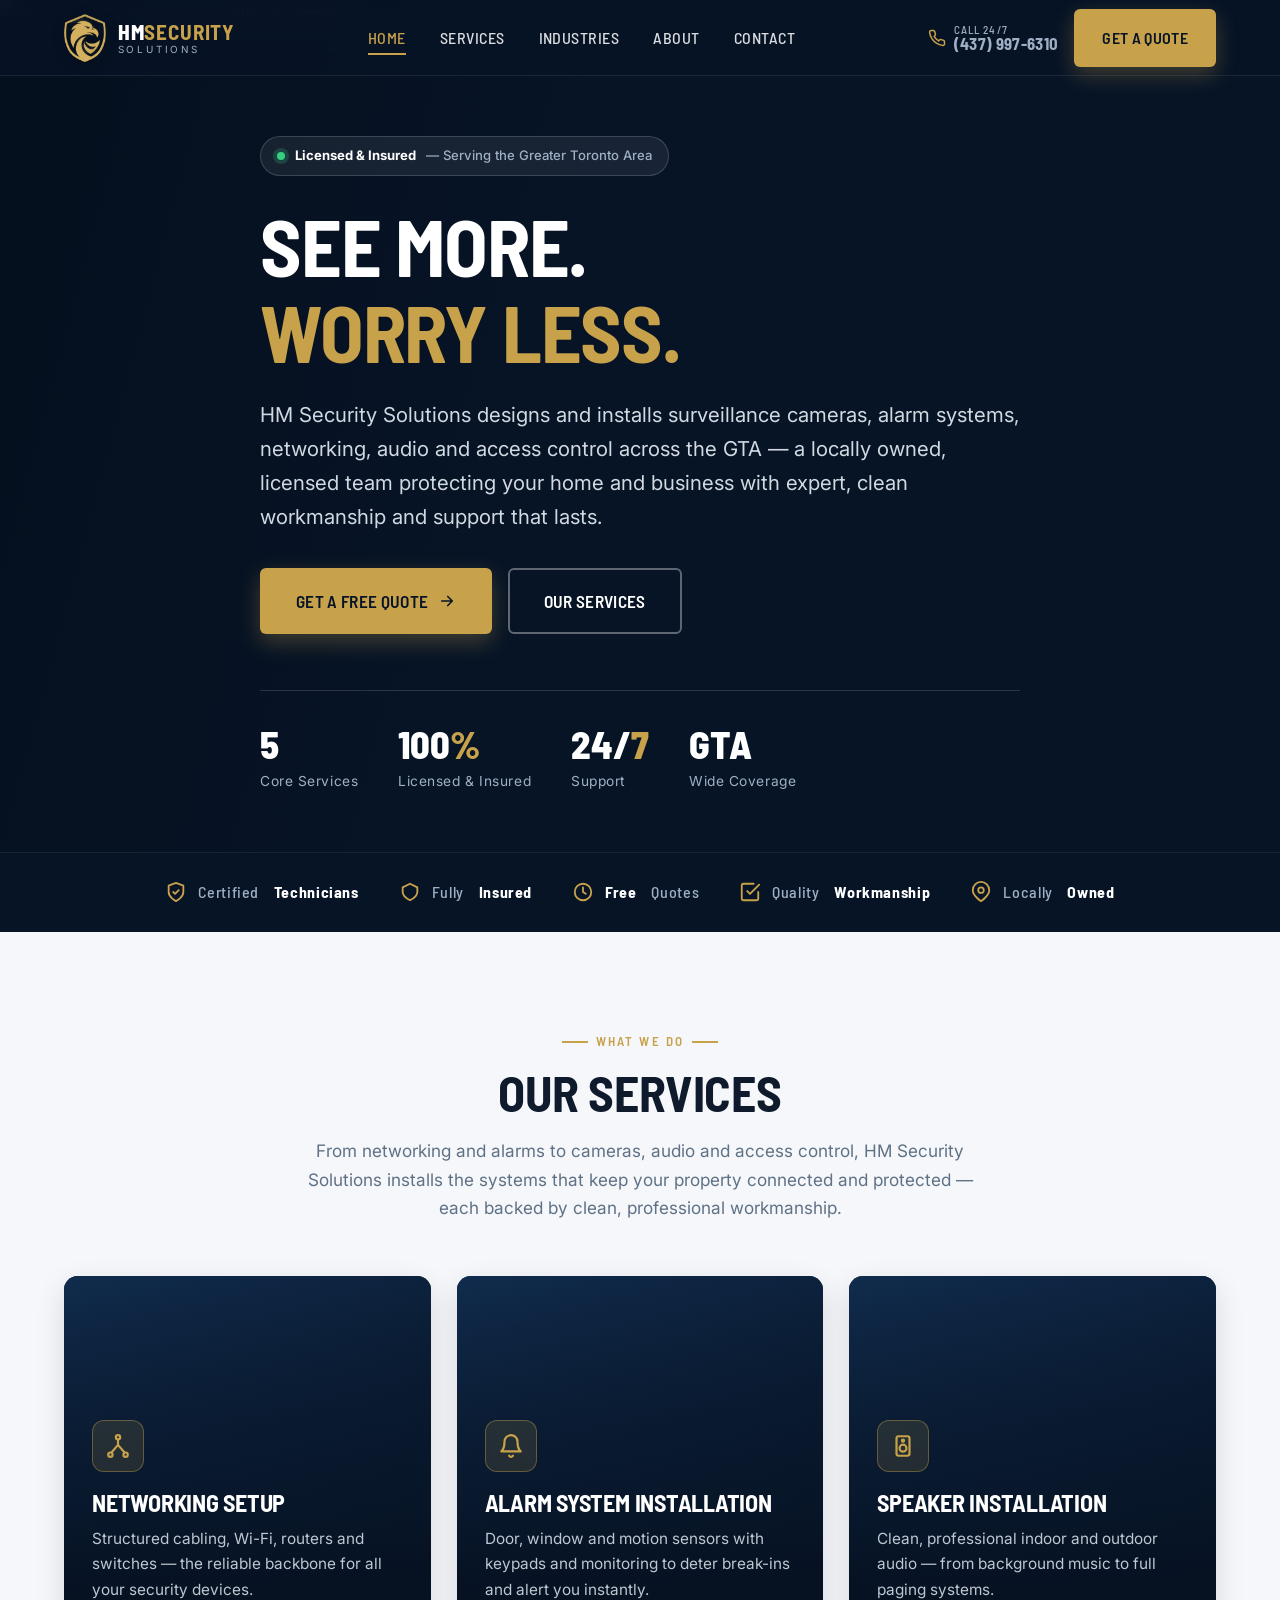
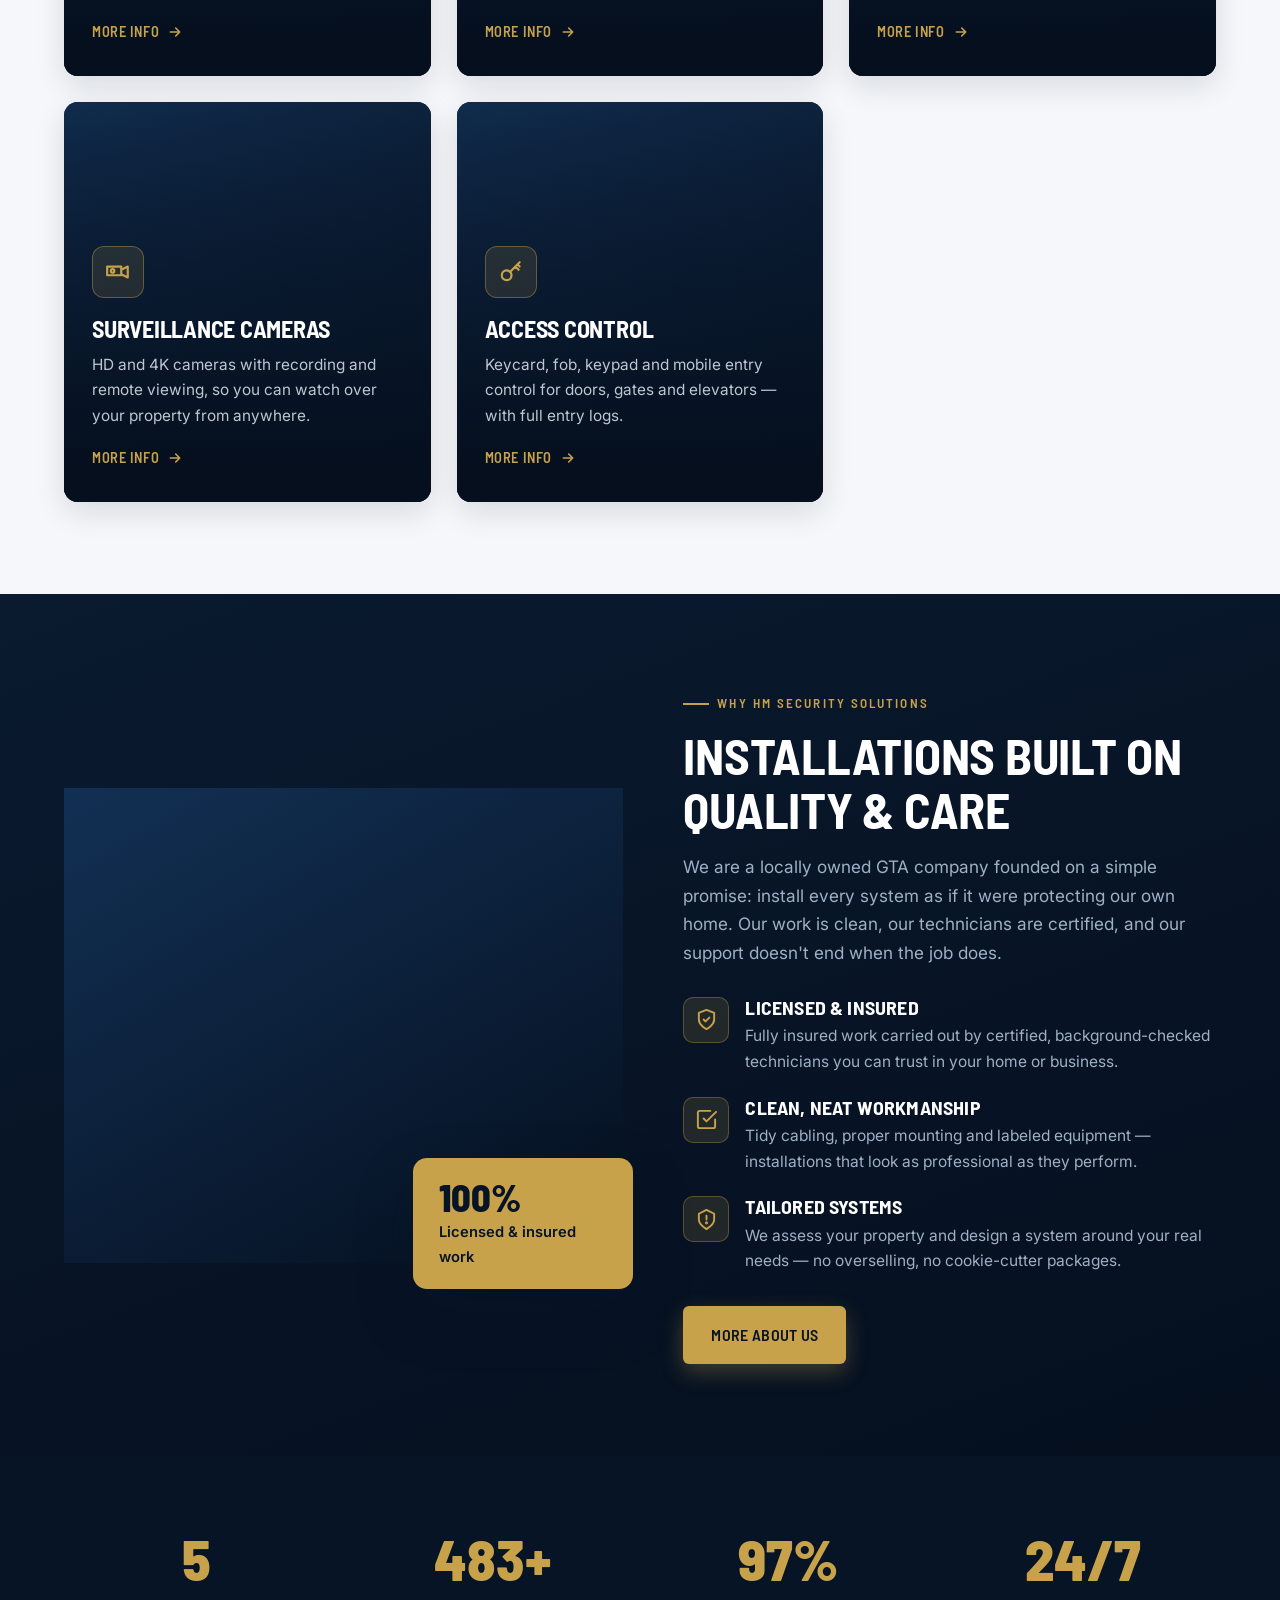
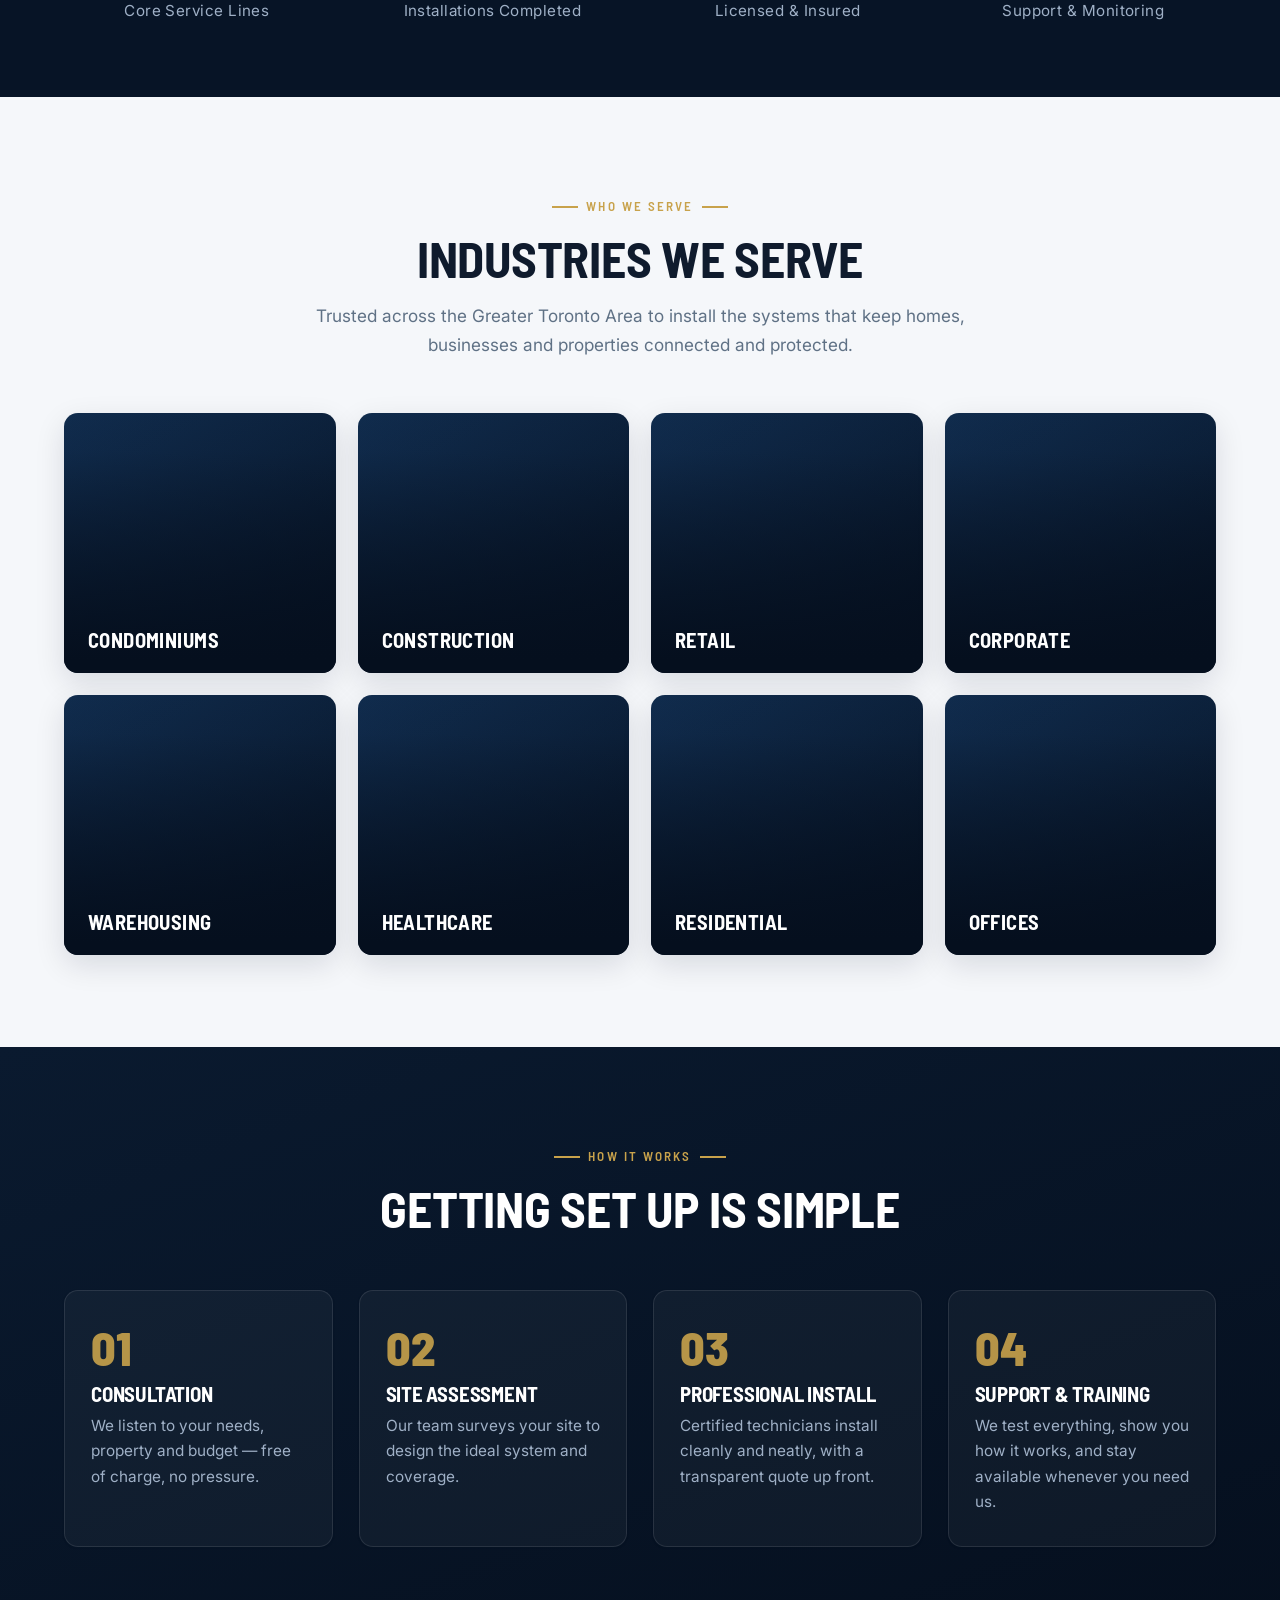
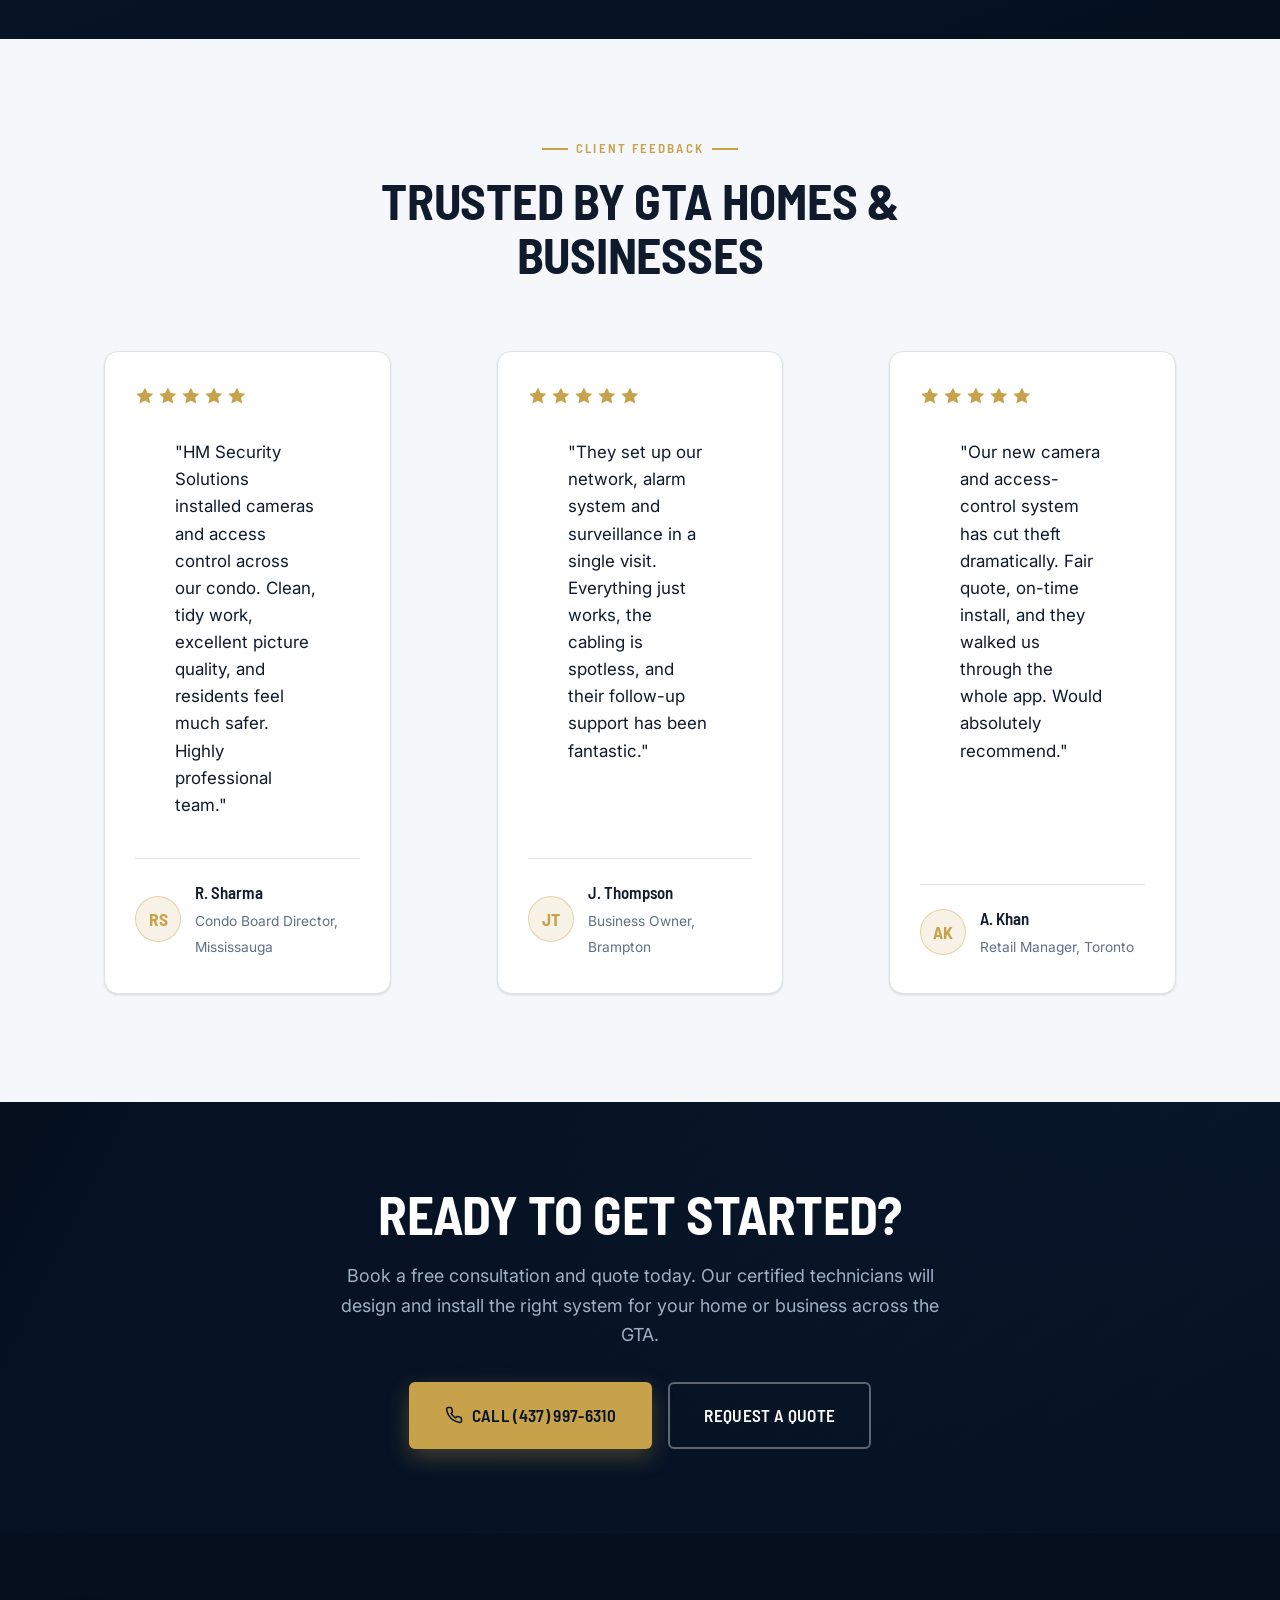
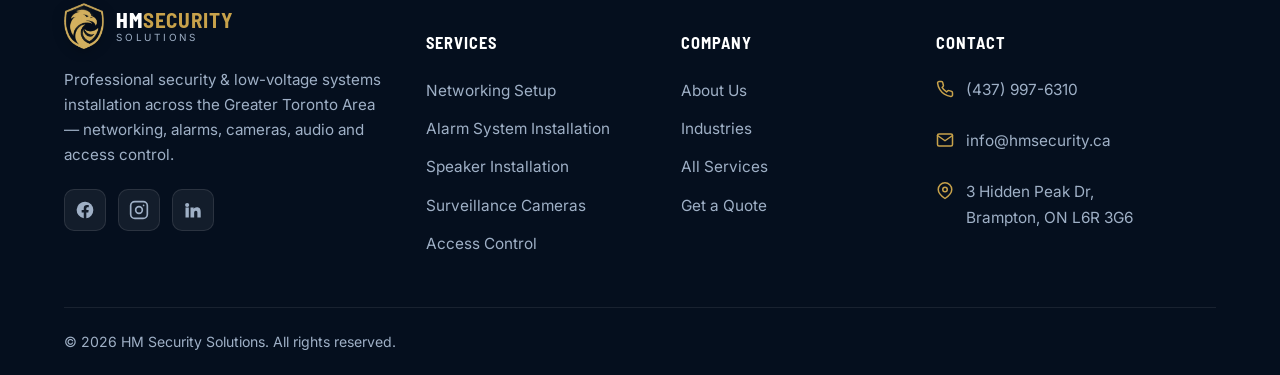
==== index.html @ 512d0331 "Catchier hero, trim services intro, add colour-theme sampler - Hero headline -> 'See More. Worry Les" ====
<!DOCTYPE html>
<html lang="en">
<head>
  <meta charset="UTF-8" />
  <meta name="viewport" content="width=device-width, initial-scale=1" />
  <title>HM Security Solutions | Security Systems Installation in the GTA</title>
  <meta name="description" content="HM Security Solutions installs networking, alarm systems, speakers, surveillance cameras and access control across the Greater Toronto Area. Licensed, insured, professional. Call (437) 997-6310." />
  <meta name="keywords" content="security systems GTA, CCTV installation Toronto, surveillance cameras, alarm system installation, access control, networking setup, speaker installation, low voltage installer" />
  <meta property="og:title" content="HM Security Solutions | Security Systems Installation in the GTA" />
  <meta property="og:description" content="Networking, alarms, cameras, audio and access control — professionally installed across the Greater Toronto Area." />
  <meta property="og:type" content="website" />
  <link rel="preconnect" href="https://fonts.googleapis.com" />
  <link rel="preconnect" href="https://fonts.gstatic.com" crossorigin />
  <link rel="preconnect" href="https://images.unsplash.com" />
  <link rel="stylesheet" href="assets/css/style.css" />
  <link rel="icon" type="image/png" href="favicon.png" />
</head>
<body>
  <a class="skip-link" href="#main">Skip to content</a>

  <header class="site-header">
    <div class="container nav">
      <a class="brand" href="index.html" aria-label="HM Security Solutions home">
        <img class="brand__mark" src="logo-mark.png" alt="HM Security Solutions eagle emblem" width="278" height="320" />
        <span class="brand__text"><span class="brand__name">HM<b>Security</b></span><span class="brand__tag">Solutions</span></span>
      </a>
      <nav class="nav__links" aria-label="Primary">
        <a href="index.html" class="active">Home</a>
        <a href="services.html">Services</a>
        <a href="industries.html">Industries</a>
        <a href="about.html">About</a>
        <a href="contact.html">Contact</a>
      </nav>
      <div class="nav__cta">
        <a class="nav__phone" href="tel:+14379976310"><svg viewBox="0 0 24 24" fill="none" stroke="currentColor" stroke-width="2" aria-hidden="true"><path d="M22 16.92v3a2 2 0 0 1-2.18 2 19.79 19.79 0 0 1-8.63-3.07 19.5 19.5 0 0 1-6-6 19.79 19.79 0 0 1-3.07-8.67A2 2 0 0 1 4.11 2h3a2 2 0 0 1 2 1.72c.13.96.36 1.9.7 2.81a2 2 0 0 1-.45 2.11L8.09 9.91a16 16 0 0 0 6 6l1.27-1.27a2 2 0 0 1 2.11-.45c.9.34 1.85.57 2.81.7A2 2 0 0 1 22 16.92z" stroke-linecap="round" stroke-linejoin="round"/></svg><span class="brand__text"><span>Call 24/7</span><strong>(437) 997-6310</strong></span></a>
        <a class="btn btn--primary" href="contact.html">Get a Quote</a>
        <button class="nav__toggle" aria-label="Toggle menu" aria-expanded="false"><span></span><span></span><span></span></button>
      </div>
    </div>
  </header>

  <main id="main">
    <section class="hero">
      <div class="hero__bg">
        <img src="https://images.unsplash.com/photo-1549109926-58f039549485?w=1800&q=80" alt="Professionally installed surveillance camera" fetchpriority="high" />
      </div>
      <div class="container hero__inner">
        <span class="hero__badge"><span class="dot"></span> <b>Licensed &amp; Insured</b> — Serving the Greater Toronto Area</span>
        <h1>See More. <span class="gold">Worry Less.</span></h1>
        <p class="hero__sub">HM Security Solutions designs and installs surveillance cameras, alarm systems, networking, audio and access control across the GTA — a locally owned, licensed team protecting your home and business with expert, clean workmanship and support that lasts.</p>
        <div class="hero__actions">
          <a class="btn btn--primary btn--lg" href="contact.html">Get a Free Quote <svg viewBox="0 0 24 24" fill="none" stroke="currentColor" stroke-width="2.2" aria-hidden="true"><path d="M5 12h14M13 6l6 6-6 6" stroke-linecap="round" stroke-linejoin="round"/></svg></a>
          <a class="btn btn--ghost btn--lg" href="services.html">Our Services</a>
        </div>
        <div class="hero__stats">
          <div class="hero__stat"><div class="num"><span data-count="5">0</span></div><div class="label">Core Services</div></div>
          <div class="hero__stat"><div class="num"><span data-count="100">0</span><span class="gold">%</span></div><div class="label">Licensed &amp; Insured</div></div>
          <div class="hero__stat"><div class="num">24/<span class="gold">7</span></div><div class="label">Support</div></div>
          <div class="hero__stat"><div class="num">GTA</div><div class="label">Wide Coverage</div></div>
        </div>
      </div>
    </section>

    <div class="trustbar">
      <div class="container trustbar__inner">
        <div class="trustbar__item"><svg viewBox="0 0 24 24" fill="none" stroke="currentColor" stroke-width="2" aria-hidden="true"><path d="M12 22s8-4 8-10V5l-8-3-8 3v7c0 6 8 10 8 10z" stroke-linejoin="round"/><path d="m9 12 2 2 4-4" stroke-linecap="round" stroke-linejoin="round"/></svg> Certified&nbsp;<b>Technicians</b></div>
        <div class="trustbar__item"><svg viewBox="0 0 24 24" fill="none" stroke="currentColor" stroke-width="2" aria-hidden="true"><path d="M20 7 12 3 4 7v5c0 5 8 9 8 9s8-4 8-9V7z" stroke-linejoin="round"/></svg> Fully&nbsp;<b>Insured</b></div>
        <div class="trustbar__item"><svg viewBox="0 0 24 24" fill="none" stroke="currentColor" stroke-width="2" aria-hidden="true"><circle cx="12" cy="12" r="9"/><path d="M12 7v5l3 2" stroke-linecap="round" stroke-linejoin="round"/></svg> <b>Free</b>&nbsp;Quotes</div>
        <div class="trustbar__item"><svg viewBox="0 0 24 24" fill="none" stroke="currentColor" stroke-width="2" aria-hidden="true"><path d="m9 11 3 3L22 4" stroke-linecap="round" stroke-linejoin="round"/><path d="M21 12v7a2 2 0 0 1-2 2H5a2 2 0 0 1-2-2V5a2 2 0 0 1 2-2h11" stroke-linecap="round" stroke-linejoin="round"/></svg> Quality&nbsp;<b>Workmanship</b></div>
        <div class="trustbar__item"><svg viewBox="0 0 24 24" fill="none" stroke="currentColor" stroke-width="2" aria-hidden="true"><path d="M21 10c0 6-9 12-9 12s-9-6-9-12a9 9 0 0 1 18 0z" stroke-linejoin="round"/><circle cx="12" cy="10" r="3"/></svg> Locally&nbsp;<b>Owned</b></div>
      </div>
    </div>

    <section class="section">
      <div class="container">
        <div class="section-head center reveal">
          <span class="eyebrow eyebrow--center">What We Do</span>
          <h2 class="section-title">Our Services</h2>
          <p class="lead">From networking and alarms to cameras, audio and access control, HM Security Solutions installs the systems that keep your property connected and protected — each backed by clean, professional workmanship.</p>
        </div>
        <div class="svc-grid">
          <article class="svc-card reveal">
            <div class="svc-card__img"><img src="https://images.unsplash.com/photo-1682559736721-c2e77ff4c650?w=760&q=80" alt="Network cabinet with connected cabling" loading="lazy" /></div>
            <div class="svc-card__body">
              <div class="svc-card__icon"><svg viewBox="0 0 24 24" fill="none" stroke="currentColor" stroke-width="2" aria-hidden="true"><circle cx="12" cy="4" r="2"/><circle cx="5" cy="20" r="2"/><circle cx="19" cy="20" r="2"/><path d="M12 6v5M12 11l-6 7M12 11l6 7" stroke-linecap="round" stroke-linejoin="round"/></svg></div>
              <h3>Networking Setup</h3>
              <p>Structured cabling, Wi-Fi, routers and switches — the reliable backbone for all your security devices.</p>
              <a class="svc-card__link" href="networking-setup.html">More Info <svg viewBox="0 0 24 24" fill="none" stroke="currentColor" stroke-width="2.4" aria-hidden="true"><path d="M5 12h14M13 6l6 6-6 6" stroke-linecap="round" stroke-linejoin="round"/></svg></a>
            </div>
          </article>
          <article class="svc-card reveal" data-delay="1">
            <div class="svc-card__img"><img src="https://images.unsplash.com/photo-1763057802423-188686bffa14?w=760&q=80" alt="Alarm system siren box on a wall" loading="lazy" /></div>
            <div class="svc-card__body">
              <div class="svc-card__icon"><svg viewBox="0 0 24 24" fill="none" stroke="currentColor" stroke-width="2" aria-hidden="true"><path d="M18 8a6 6 0 0 0-12 0c0 7-3 9-3 9h18s-3-2-3-9" stroke-linejoin="round"/><path d="M13.73 21a2 2 0 0 1-3.46 0" stroke-linecap="round"/></svg></div>
              <h3>Alarm System Installation</h3>
              <p>Door, window and motion sensors with keypads and monitoring to deter break-ins and alert you instantly.</p>
              <a class="svc-card__link" href="alarm-system-installation.html">More Info <svg viewBox="0 0 24 24" fill="none" stroke="currentColor" stroke-width="2.4" aria-hidden="true"><path d="M5 12h14M13 6l6 6-6 6" stroke-linecap="round" stroke-linejoin="round"/></svg></a>
            </div>
          </article>
          <article class="svc-card reveal" data-delay="2">
            <div class="svc-card__img"><img src="https://images.unsplash.com/photo-1510766315117-0f791eb90af7?w=760&q=80" alt="Professionally installed speaker" loading="lazy" /></div>
            <div class="svc-card__body">
              <div class="svc-card__icon"><svg viewBox="0 0 24 24" fill="none" stroke="currentColor" stroke-width="2" aria-hidden="true"><rect x="6" y="3" width="12" height="18" rx="2"/><circle cx="12" cy="14" r="3.2"/><circle cx="12" cy="7" r="1" fill="currentColor"/></svg></div>
              <h3>Speaker Installation</h3>
              <p>Clean, professional indoor and outdoor audio — from background music to full paging systems.</p>
              <a class="svc-card__link" href="speaker-installation.html">More Info <svg viewBox="0 0 24 24" fill="none" stroke="currentColor" stroke-width="2.4" aria-hidden="true"><path d="M5 12h14M13 6l6 6-6 6" stroke-linecap="round" stroke-linejoin="round"/></svg></a>
            </div>
          </article>
          <article class="svc-card reveal" data-delay="3">
            <div class="svc-card__img"><img src="https://images.unsplash.com/photo-1529265895721-65945a176cff?w=760&q=80" alt="CCTV surveillance cameras" loading="lazy" /></div>
            <div class="svc-card__body">
              <div class="svc-card__icon"><svg viewBox="0 0 24 24" fill="none" stroke="currentColor" stroke-width="2" aria-hidden="true"><path d="M2 7h13v8H2z" stroke-linejoin="round"/><path d="M15 10l6-3v10l-6-3" stroke-linejoin="round"/><circle cx="7" cy="11" r="1.6"/></svg></div>
              <h3>Surveillance Cameras</h3>
              <p>HD and 4K cameras with recording and remote viewing, so you can watch over your property from anywhere.</p>
              <a class="svc-card__link" href="surveillance-cameras.html">More Info <svg viewBox="0 0 24 24" fill="none" stroke="currentColor" stroke-width="2.4" aria-hidden="true"><path d="M5 12h14M13 6l6 6-6 6" stroke-linecap="round" stroke-linejoin="round"/></svg></a>
            </div>
          </article>
          <article class="svc-card reveal">
            <div class="svc-card__img"><img src="https://images.unsplash.com/photo-1754494977436-a5c202306fe4?w=760&q=80" alt="Access control card reader on a door" loading="lazy" /></div>
            <div class="svc-card__body">
              <div class="svc-card__icon"><svg viewBox="0 0 24 24" fill="none" stroke="currentColor" stroke-width="2" aria-hidden="true"><circle cx="8" cy="15" r="4.5"/><path d="M11 12 20 3M16 7l3 3M18 5l2 2" stroke-linecap="round" stroke-linejoin="round"/></svg></div>
              <h3>Access Control</h3>
              <p>Keycard, fob, keypad and mobile entry control for doors, gates and elevators — with full entry logs.</p>
              <a class="svc-card__link" href="access-control.html">More Info <svg viewBox="0 0 24 24" fill="none" stroke="currentColor" stroke-width="2.4" aria-hidden="true"><path d="M5 12h14M13 6l6 6-6 6" stroke-linecap="round" stroke-linejoin="round"/></svg></a>
            </div>
          </article>
        </div>
      </div>
    </section>

    <section class="section section--navy">
      <div class="container">
        <div class="split">
          <div class="split__media reveal">
            <img src="https://images.unsplash.com/photo-1695668548342-c0c1ad479aee?w=900&q=80" alt="Server and network rack installation" loading="lazy" />
            <div class="split__badge"><div class="n">100%</div><div class="t">Licensed &amp; insured work</div></div>
          </div>
          <div class="split__content reveal" data-delay="1">
            <span class="eyebrow">Why HM Security Solutions</span>
            <h2 class="section-title">Installations Built on Quality &amp; Care</h2>
            <p class="lead">We are a locally owned GTA company founded on a simple promise: install every system as if it were protecting our own home. Our work is clean, our technicians are certified, and our support doesn't end when the job does.</p>
            <div class="feature-list">
              <div class="feature-item">
                <div class="feature-item__icon"><svg viewBox="0 0 24 24" fill="none" stroke="currentColor" stroke-width="2" aria-hidden="true"><path d="M12 22s8-4 8-10V5l-8-3-8 3v7c0 6 8 10 8 10z" stroke-linejoin="round"/><path d="m9 12 2 2 4-4" stroke-linecap="round" stroke-linejoin="round"/></svg></div>
                <div><h4>Licensed &amp; Insured</h4><p>Fully insured work carried out by certified, background-checked technicians you can trust in your home or business.</p></div>
              </div>
              <div class="feature-item">
                <div class="feature-item__icon"><svg viewBox="0 0 24 24" fill="none" stroke="currentColor" stroke-width="2" aria-hidden="true"><path d="m9 11 3 3L22 4" stroke-linecap="round" stroke-linejoin="round"/><path d="M21 12v7a2 2 0 0 1-2 2H5a2 2 0 0 1-2-2V5a2 2 0 0 1 2-2h11" stroke-linecap="round" stroke-linejoin="round"/></svg></div>
                <div><h4>Clean, Neat Workmanship</h4><p>Tidy cabling, proper mounting and labeled equipment — installations that look as professional as they perform.</p></div>
              </div>
              <div class="feature-item">
                <div class="feature-item__icon"><svg viewBox="0 0 24 24" fill="none" stroke="currentColor" stroke-width="2" aria-hidden="true"><path d="M12 2 4 6v6c0 5 8 10 8 10s8-5 8-10V6l-8-4z" stroke-linejoin="round"/><path d="M12 8v4" stroke-linecap="round"/><circle cx="12" cy="15.5" r=".6" fill="currentColor"/></svg></div>
                <div><h4>Tailored Systems</h4><p>We assess your property and design a system around your real needs — no overselling, no cookie-cutter packages.</p></div>
              </div>
            </div>
            <div style="margin-top:32px;"><a class="btn btn--primary" href="about.html">More About Us</a></div>
          </div>
        </div>
      </div>
    </section>

    <section class="section--tight section--dark">
      <div class="container">
        <div class="stats">
          <div class="stat reveal"><div class="num"><span data-count="5">0</span></div><div class="label">Core Service Lines</div></div>
          <div class="stat reveal" data-delay="1"><div class="num"><span data-count="500">0</span>+</div><div class="label">Installations Completed</div></div>
          <div class="stat reveal" data-delay="2"><div class="num"><span data-count="100">0</span>%</div><div class="label">Licensed &amp; Insured</div></div>
          <div class="stat reveal" data-delay="3"><div class="num">24/7</div><div class="label">Support &amp; Monitoring</div></div>
        </div>
      </div>
    </section>

    <section class="section">
      <div class="container">
        <div class="section-head center reveal">
          <span class="eyebrow eyebrow--center">Who We Serve</span>
          <h2 class="section-title">Industries We Serve</h2>
          <p class="lead">Trusted across the Greater Toronto Area to install the systems that keep homes, businesses and properties connected and protected.</p>
        </div>
        <div class="ind-grid">
          <a class="ind-card reveal" href="industries.html"><img src="https://images.unsplash.com/photo-1696592877189-83eb668ba71e?w=620&q=80" alt="Condominium building" loading="lazy" /><div class="ind-card__label"><h4>Condominiums</h4><svg viewBox="0 0 24 24" fill="none" stroke="currentColor" stroke-width="2.2" aria-hidden="true"><path d="M5 12h14M13 6l6 6-6 6" stroke-linecap="round" stroke-linejoin="round"/></svg></div></a>
          <a class="ind-card reveal" data-delay="1" href="industries.html"><img src="https://images.unsplash.com/photo-1587582423116-ec07293f0395?w=620&q=80" alt="Construction site" loading="lazy" /><div class="ind-card__label"><h4>Construction</h4><svg viewBox="0 0 24 24" fill="none" stroke="currentColor" stroke-width="2.2" aria-hidden="true"><path d="M5 12h14M13 6l6 6-6 6" stroke-linecap="round" stroke-linejoin="round"/></svg></div></a>
          <a class="ind-card reveal" data-delay="2" href="industries.html"><img src="https://images.unsplash.com/photo-1777895610711-0a51df074e41?w=620&q=80" alt="Retail store" loading="lazy" /><div class="ind-card__label"><h4>Retail</h4><svg viewBox="0 0 24 24" fill="none" stroke="currentColor" stroke-width="2.2" aria-hidden="true"><path d="M5 12h14M13 6l6 6-6 6" stroke-linecap="round" stroke-linejoin="round"/></svg></div></a>
          <a class="ind-card reveal" data-delay="3" href="industries.html"><img src="https://images.unsplash.com/photo-1547321627-2479fe834b1e?w=620&q=80" alt="Corporate office tower" loading="lazy" /><div class="ind-card__label"><h4>Corporate</h4><svg viewBox="0 0 24 24" fill="none" stroke="currentColor" stroke-width="2.2" aria-hidden="true"><path d="M5 12h14M13 6l6 6-6 6" stroke-linecap="round" stroke-linejoin="round"/></svg></div></a>
          <a class="ind-card reveal" href="industries.html"><img src="https://images.unsplash.com/photo-1684695749267-233af13276d0?w=620&q=80" alt="Warehouse facility" loading="lazy" /><div class="ind-card__label"><h4>Warehousing</h4><svg viewBox="0 0 24 24" fill="none" stroke="currentColor" stroke-width="2.2" aria-hidden="true"><path d="M5 12h14M13 6l6 6-6 6" stroke-linecap="round" stroke-linejoin="round"/></svg></div></a>
          <a class="ind-card reveal" data-delay="1" href="industries.html"><img src="https://images.unsplash.com/photo-1519494026892-80bbd2d6fd0d?w=620&q=80" alt="Healthcare facility" loading="lazy" /><div class="ind-card__label"><h4>Healthcare</h4><svg viewBox="0 0 24 24" fill="none" stroke="currentColor" stroke-width="2.2" aria-hidden="true"><path d="M5 12h14M13 6l6 6-6 6" stroke-linecap="round" stroke-linejoin="round"/></svg></div></a>
          <a class="ind-card reveal" data-delay="2" href="industries.html"><img src="https://images.unsplash.com/photo-1759038085950-1234ca8f5fed?w=620&q=80" alt="Residential building lobby" loading="lazy" /><div class="ind-card__label"><h4>Residential</h4><svg viewBox="0 0 24 24" fill="none" stroke="currentColor" stroke-width="2.2" aria-hidden="true"><path d="M5 12h14M13 6l6 6-6 6" stroke-linecap="round" stroke-linejoin="round"/></svg></div></a>
          <a class="ind-card reveal" data-delay="3" href="industries.html"><img src="https://images.unsplash.com/photo-1741754014966-7396bcd443c5?w=620&q=80" alt="Modern office building" loading="lazy" /><div class="ind-card__label"><h4>Offices</h4><svg viewBox="0 0 24 24" fill="none" stroke="currentColor" stroke-width="2.2" aria-hidden="true"><path d="M5 12h14M13 6l6 6-6 6" stroke-linecap="round" stroke-linejoin="round"/></svg></div></a>
        </div>
      </div>
    </section>

    <section class="section section--navy">
      <div class="container">
        <div class="section-head center reveal">
          <span class="eyebrow eyebrow--center">How It Works</span>
          <h2 class="section-title">Getting Set Up Is Simple</h2>
        </div>
        <div class="steps">
          <div class="step reveal"><div class="step__n">01</div><h4>Consultation</h4><p>We listen to your needs, property and budget — free of charge, no pressure.</p></div>
          <div class="step reveal" data-delay="1"><div class="step__n">02</div><h4>Site Assessment</h4><p>Our team surveys your site to design the ideal system and coverage.</p></div>
          <div class="step reveal" data-delay="2"><div class="step__n">03</div><h4>Professional Install</h4><p>Certified technicians install cleanly and neatly, with a transparent quote up front.</p></div>
          <div class="step reveal" data-delay="3"><div class="step__n">04</div><h4>Support &amp; Training</h4><p>We test everything, show you how it works, and stay available whenever you need us.</p></div>
        </div>
      </div>
    </section>

    <section class="section">
      <div class="container">
        <div class="section-head center reveal">
          <span class="eyebrow eyebrow--center">Client Feedback</span>
          <h2 class="section-title">Trusted by GTA Homes &amp; Businesses</h2>
        </div>
        <div class="quotes">
          <figure class="quote reveal"><div class="quote__stars" aria-label="5 out of 5 stars"><svg viewBox="0 0 24 24" fill="currentColor" aria-hidden="true"><path d="m12 2 3 6.5 7 .8-5.2 4.8 1.5 6.9L12 17.8 5.2 21l1.5-6.9L1.5 9.3l7-.8z"/></svg><svg viewBox="0 0 24 24" fill="currentColor" aria-hidden="true"><path d="m12 2 3 6.5 7 .8-5.2 4.8 1.5 6.9L12 17.8 5.2 21l1.5-6.9L1.5 9.3l7-.8z"/></svg><svg viewBox="0 0 24 24" fill="currentColor" aria-hidden="true"><path d="m12 2 3 6.5 7 .8-5.2 4.8 1.5 6.9L12 17.8 5.2 21l1.5-6.9L1.5 9.3l7-.8z"/></svg><svg viewBox="0 0 24 24" fill="currentColor" aria-hidden="true"><path d="m12 2 3 6.5 7 .8-5.2 4.8 1.5 6.9L12 17.8 5.2 21l1.5-6.9L1.5 9.3l7-.8z"/></svg><svg viewBox="0 0 24 24" fill="currentColor" aria-hidden="true"><path d="m12 2 3 6.5 7 .8-5.2 4.8 1.5 6.9L12 17.8 5.2 21l1.5-6.9L1.5 9.3l7-.8z"/></svg></div>
            <blockquote class="quote__text">"HM Security Solutions installed cameras and access control across our condo. Clean, tidy work, excellent picture quality, and residents feel much safer. Highly professional team."</blockquote>
            <figcaption class="quote__author"><span class="quote__avatar">RS</span><span><span class="quote__name">R. Sharma</span><br><span class="quote__role">Condo Board Director, Mississauga</span></span></figcaption>
          </figure>
          <figure class="quote reveal" data-delay="1"><div class="quote__stars" aria-label="5 out of 5 stars"><svg viewBox="0 0 24 24" fill="currentColor" aria-hidden="true"><path d="m12 2 3 6.5 7 .8-5.2 4.8 1.5 6.9L12 17.8 5.2 21l1.5-6.9L1.5 9.3l7-.8z"/></svg><svg viewBox="0 0 24 24" fill="currentColor" aria-hidden="true"><path d="m12 2 3 6.5 7 .8-5.2 4.8 1.5 6.9L12 17.8 5.2 21l1.5-6.9L1.5 9.3l7-.8z"/></svg><svg viewBox="0 0 24 24" fill="currentColor" aria-hidden="true"><path d="m12 2 3 6.5 7 .8-5.2 4.8 1.5 6.9L12 17.8 5.2 21l1.5-6.9L1.5 9.3l7-.8z"/></svg><svg viewBox="0 0 24 24" fill="currentColor" aria-hidden="true"><path d="m12 2 3 6.5 7 .8-5.2 4.8 1.5 6.9L12 17.8 5.2 21l1.5-6.9L1.5 9.3l7-.8z"/></svg><svg viewBox="0 0 24 24" fill="currentColor" aria-hidden="true"><path d="m12 2 3 6.5 7 .8-5.2 4.8 1.5 6.9L12 17.8 5.2 21l1.5-6.9L1.5 9.3l7-.8z"/></svg></div>
            <blockquote class="quote__text">"They set up our network, alarm system and surveillance in a single visit. Everything just works, the cabling is spotless, and their follow-up support has been fantastic."</blockquote>
            <figcaption class="quote__author"><span class="quote__avatar">JT</span><span><span class="quote__name">J. Thompson</span><br><span class="quote__role">Business Owner, Brampton</span></span></figcaption>
          </figure>
          <figure class="quote reveal" data-delay="2"><div class="quote__stars" aria-label="5 out of 5 stars"><svg viewBox="0 0 24 24" fill="currentColor" aria-hidden="true"><path d="m12 2 3 6.5 7 .8-5.2 4.8 1.5 6.9L12 17.8 5.2 21l1.5-6.9L1.5 9.3l7-.8z"/></svg><svg viewBox="0 0 24 24" fill="currentColor" aria-hidden="true"><path d="m12 2 3 6.5 7 .8-5.2 4.8 1.5 6.9L12 17.8 5.2 21l1.5-6.9L1.5 9.3l7-.8z"/></svg><svg viewBox="0 0 24 24" fill="currentColor" aria-hidden="true"><path d="m12 2 3 6.5 7 .8-5.2 4.8 1.5 6.9L12 17.8 5.2 21l1.5-6.9L1.5 9.3l7-.8z"/></svg><svg viewBox="0 0 24 24" fill="currentColor" aria-hidden="true"><path d="m12 2 3 6.5 7 .8-5.2 4.8 1.5 6.9L12 17.8 5.2 21l1.5-6.9L1.5 9.3l7-.8z"/></svg><svg viewBox="0 0 24 24" fill="currentColor" aria-hidden="true"><path d="m12 2 3 6.5 7 .8-5.2 4.8 1.5 6.9L12 17.8 5.2 21l1.5-6.9L1.5 9.3l7-.8z"/></svg></div>
            <blockquote class="quote__text">"Our new camera and access-control system has cut theft dramatically. Fair quote, on-time install, and they walked us through the whole app. Would absolutely recommend."</blockquote>
            <figcaption class="quote__author"><span class="quote__avatar">AK</span><span><span class="quote__name">A. Khan</span><br><span class="quote__role">Retail Manager, Toronto</span></span></figcaption>
          </figure>
        </div>
      </div>
    </section>

    <section class="cta-band">
      <div class="cta-band__bg"><img src="https://images.unsplash.com/photo-1559344404-d3d24a7480e4?w=1800&q=80" alt="City skyline at night" loading="lazy" /></div>
      <div class="container cta-band__inner reveal">
        <h2>Ready to Get Started?</h2>
        <p>Book a free consultation and quote today. Our certified technicians will design and install the right system for your home or business across the GTA.</p>
        <div class="cta-band__actions">
          <a class="btn btn--primary btn--lg" href="tel:+14379976310"><svg viewBox="0 0 24 24" fill="none" stroke="currentColor" stroke-width="2" aria-hidden="true"><path d="M22 16.92v3a2 2 0 0 1-2.18 2 19.79 19.79 0 0 1-8.63-3.07 19.5 19.5 0 0 1-6-6 19.79 19.79 0 0 1-3.07-8.67A2 2 0 0 1 4.11 2h3a2 2 0 0 1 2 1.72c.13.96.36 1.9.7 2.81a2 2 0 0 1-.45 2.11L8.09 9.91a16 16 0 0 0 6 6l1.27-1.27a2 2 0 0 1 2.11-.45c.9.34 1.85.57 2.81.7A2 2 0 0 1 22 16.92z" stroke-linecap="round" stroke-linejoin="round"/></svg> Call (437) 997-6310</a>
          <a class="btn btn--ghost btn--lg" href="contact.html">Request a Quote</a>
        </div>
      </div>
    </section>
  </main>

  <footer class="site-footer">
    <div class="container">
      <div class="footer-grid">
        <div class="footer-brand">
          <a class="brand" href="index.html"><img class="brand__mark" src="logo-mark.png" alt="HM Security Solutions eagle emblem" width="278" height="320" /><span class="brand__text"><span class="brand__name">HM<b>Security</b></span><span class="brand__tag">Solutions</span></span></a>
          <p>Professional security &amp; low-voltage systems installation across the Greater Toronto Area — networking, alarms, cameras, audio and access control.</p>
          <div class="footer-social">
            <a href="#" aria-label="Facebook"><svg viewBox="0 0 24 24" fill="currentColor" aria-hidden="true"><path d="M22 12a10 10 0 1 0-11.5 9.9v-7H8v-2.9h2.5V9.8c0-2.5 1.5-3.9 3.8-3.9 1.1 0 2.2.2 2.2.2v2.5h-1.3c-1.2 0-1.6.8-1.6 1.6v1.9h2.8l-.4 2.9h-2.4v7A10 10 0 0 0 22 12z"/></svg></a>
            <a href="#" aria-label="Instagram"><svg viewBox="0 0 24 24" fill="none" stroke="currentColor" stroke-width="2" aria-hidden="true"><rect x="2" y="2" width="20" height="20" rx="5"/><circle cx="12" cy="12" r="4"/><circle cx="17.5" cy="6.5" r="1" fill="currentColor" stroke="none"/></svg></a>
            <a href="#" aria-label="LinkedIn"><svg viewBox="0 0 24 24" fill="currentColor" aria-hidden="true"><path d="M4.98 3.5a2.5 2.5 0 1 1 0 5 2.5 2.5 0 0 1 0-5zM3 9h4v12H3zM9 9h3.8v1.7h.05c.53-1 1.8-2 3.7-2 4 0 4.7 2.6 4.7 6V21h-4v-5.3c0-1.3 0-2.9-1.8-2.9s-2.05 1.4-2.05 2.8V21H9z"/></svg></a>
          </div>
        </div>
        <div class="footer-col"><h5>Services</h5><ul><li><a href="networking-setup.html">Networking Setup</a></li><li><a href="alarm-system-installation.html">Alarm System Installation</a></li><li><a href="speaker-installation.html">Speaker Installation</a></li><li><a href="surveillance-cameras.html">Surveillance Cameras</a></li><li><a href="access-control.html">Access Control</a></li></ul></div>
        <div class="footer-col"><h5>Company</h5><ul><li><a href="about.html">About Us</a></li><li><a href="industries.html">Industries</a></li><li><a href="services.html">All Services</a></li><li><a href="contact.html">Get a Quote</a></li></ul></div>
        <div class="footer-col"><h5>Contact</h5><ul class="footer-contact">
          <li><svg viewBox="0 0 24 24" fill="none" stroke="currentColor" stroke-width="2" aria-hidden="true"><path d="M22 16.92v3a2 2 0 0 1-2.18 2 19.79 19.79 0 0 1-8.63-3.07 19.5 19.5 0 0 1-6-6 19.79 19.79 0 0 1-3.07-8.67A2 2 0 0 1 4.11 2h3a2 2 0 0 1 2 1.72c.13.96.36 1.9.7 2.81a2 2 0 0 1-.45 2.11L8.09 9.91a16 16 0 0 0 6 6l1.27-1.27a2 2 0 0 1 2.11-.45c.9.34 1.85.57 2.81.7A2 2 0 0 1 22 16.92z" stroke-linecap="round" stroke-linejoin="round"/></svg> <a href="tel:+14379976310">(437) 997-6310</a></li>
          <li><svg viewBox="0 0 24 24" fill="none" stroke="currentColor" stroke-width="2" aria-hidden="true"><rect x="2" y="4" width="20" height="16" rx="2"/><path d="m22 6-10 7L2 6" stroke-linecap="round" stroke-linejoin="round"/></svg> <a href="mailto:info@hmsecurity.ca">info@hmsecurity.ca</a></li>
          <li><svg viewBox="0 0 24 24" fill="none" stroke="currentColor" stroke-width="2" aria-hidden="true"><path d="M21 10c0 6-9 12-9 12s-9-6-9-12a9 9 0 0 1 18 0z" stroke-linejoin="round"/><circle cx="12" cy="10" r="3"/></svg> 3 Hidden Peak Dr,<br>Brampton, ON L6R 3G6</li>
        </ul></div>
      </div>
      <div class="footer-bottom">
        <span>&copy; <span id="year">2026</span> HM Security Solutions. All rights reserved.</span>
      </div>
    </div>
  </footer>

  <script src="assets/js/main.js"></script>
</body>
</html>
---- assets/css/style.css ----
/* =========================================================================
   HM SECURITY — Design System
   Style: Trust & Authority  |  Palette: Deep Navy + Gold
   ========================================================================= */

/* ----- Fonts ----- */
@import url('https://fonts.googleapis.com/css2?family=Barlow+Semi+Condensed:wght@500;600;700;800&family=Inter:wght@400;500;600;700&display=swap');

/* ----- Design Tokens ----- */
:root {
  /* Brand */
  --navy-950: #050f1e;
  --navy-900: #071426;
  --navy-850: #0a1a2f;
  --navy-800: #0d2038;
  --navy-700: #123054;
  --navy-600: #1c4172;
  --steel-400: #6b829f;
  --steel-300: #9fb0c6;

  --gold: #c8a24b;
  --gold-bright: #e2bd63;
  --gold-soft: rgba(200, 162, 75, 0.14);

  /* Neutrals */
  --white: #ffffff;
  --paper: #f5f7fa;
  --paper-2: #eef2f7;
  --ink-900: #0f1b2d;
  --ink-700: #35465c;
  --ink-500: #5f7185;
  --line: #dce3ec;

  /* Semantic */
  --bg: var(--paper);
  --text: var(--ink-900);
  --muted: var(--ink-500);

  /* Type */
  --font-head: 'Barlow Semi Condensed', system-ui, sans-serif;
  --font-body: 'Inter', system-ui, -apple-system, sans-serif;

  /* Rhythm */
  --container: 1200px;
  --radius: 6px;
  --radius-lg: 14px;
  --shadow-sm: 0 1px 3px rgba(7, 20, 38, 0.08), 0 1px 2px rgba(7, 20, 38, 0.06);
  --shadow-md: 0 10px 30px rgba(7, 20, 38, 0.12);
  --shadow-lg: 0 24px 60px rgba(7, 20, 38, 0.22);
  --ease: cubic-bezier(0.22, 1, 0.36, 1);

  /* Layout */
  --header-h: 76px;
}

/* ----- Reset ----- */
*, *::before, *::after { box-sizing: border-box; }
html { scroll-behavior: smooth; -webkit-text-size-adjust: 100%; }
body {
  margin: 0;
  font-family: var(--font-body);
  font-size: 16px;
  line-height: 1.65;
  color: var(--text);
  background: var(--bg);
  -webkit-font-smoothing: antialiased;
  overflow-x: hidden;
}
img { max-width: 100%; display: block; }
a { color: inherit; text-decoration: none; }
button { font-family: inherit; cursor: pointer; }
ul { margin: 0; padding: 0; list-style: none; }
h1, h2, h3, h4 {
  font-family: var(--font-head);
  line-height: 1.08;
  margin: 0;
  font-weight: 700;
  letter-spacing: -0.01em;
}

/* ----- Utilities ----- */
.container { width: 100%; max-width: var(--container); margin-inline: auto; padding-inline: 24px; }
.section { padding: 92px 0; }
.section--tight { padding: 64px 0; }
.center { text-align: center; }
.eyebrow {
  display: inline-flex; align-items: center; gap: 8px;
  font-family: var(--font-head);
  font-weight: 600; font-size: 0.82rem; letter-spacing: 0.16em; text-transform: uppercase;
  color: var(--gold);
}
.eyebrow::before { content: ""; width: 26px; height: 2px; background: var(--gold); display: inline-block; }
.eyebrow--center::after { content: ""; width: 26px; height: 2px; background: var(--gold); display: inline-block; }
.section-title {
  font-size: clamp(2rem, 4.4vw, 3.1rem);
  margin: 14px 0 0;
  text-transform: uppercase;
  letter-spacing: -0.005em;
}
.lead { color: var(--muted); font-size: 1.075rem; max-width: 62ch; }
.center .lead { margin-inline: auto; }
.gold { color: var(--gold); }

/* Skip link */
.skip-link {
  position: absolute; left: -999px; top: 0; z-index: 1000;
  background: var(--gold); color: var(--navy-900); padding: 10px 18px; font-weight: 600;
}
.skip-link:focus { left: 12px; top: 12px; }

/* ----- Buttons ----- */
.btn {
  display: inline-flex; align-items: center; justify-content: center; gap: 9px;
  font-family: var(--font-head); font-weight: 600; font-size: 1rem; letter-spacing: 0.02em;
  padding: 14px 26px; border-radius: var(--radius); border: 2px solid transparent;
  transition: transform 0.2s var(--ease), background 0.2s var(--ease), color 0.2s var(--ease), box-shadow 0.2s var(--ease);
  min-height: 48px; text-transform: uppercase; white-space: nowrap;
}
.btn svg { width: 18px; height: 18px; }
.btn--primary { background: var(--gold); color: var(--navy-900); box-shadow: 0 8px 22px rgba(200, 162, 75, 0.3); }
.btn--primary:hover { background: var(--gold-bright); transform: translateY(-2px); }
.btn--ghost { background: transparent; color: var(--white); border-color: rgba(255, 255, 255, 0.35); }
.btn--ghost:hover { border-color: var(--gold); color: var(--gold); }
.btn--dark { background: var(--navy-800); color: var(--white); }
.btn--dark:hover { background: var(--navy-700); transform: translateY(-2px); }
.btn--block { width: 100%; }
.btn--lg { padding: 17px 34px; font-size: 1.08rem; }

/* Focus visibility */
a:focus-visible, button:focus-visible, input:focus-visible, textarea:focus-visible, select:focus-visible {
  outline: 3px solid var(--gold); outline-offset: 3px; border-radius: 4px;
}

/* =========================================================================
   HEADER / NAV
   ========================================================================= */
.site-header {
  position: fixed; top: 0; left: 0; right: 0; z-index: 100;
  height: var(--header-h);
  background: rgba(7, 20, 38, 0.72);
  backdrop-filter: blur(12px);
  border-bottom: 1px solid rgba(255, 255, 255, 0.08);
  transition: background 0.3s var(--ease), box-shadow 0.3s var(--ease);
}
.site-header.scrolled { background: var(--navy-900); box-shadow: var(--shadow-md); }
.nav {
  display: flex; align-items: center; justify-content: space-between; gap: 24px;
  height: var(--header-h);
}
.brand { display: flex; align-items: center; gap: 12px; }
.brand__mark { height: 48px; width: auto; flex-shrink: 0; display: block; }
img.brand__mark { filter: drop-shadow(0 2px 6px rgba(0,0,0,0.35)); }
.site-footer .brand__mark { height: 46px; }
.brand__text { display: flex; flex-direction: column; line-height: 1; }
.brand__name {
  font-family: var(--font-head); font-weight: 800; font-size: 1.32rem; letter-spacing: 0.04em;
  color: var(--white); text-transform: uppercase;
}
.brand__name b { color: var(--gold); }
.brand__tag { font-size: 0.62rem; letter-spacing: 0.28em; text-transform: uppercase; color: var(--steel-300); margin-top: 3px; }

.nav__links { display: flex; align-items: center; gap: 4px; }
.nav__links a {
  font-family: var(--font-head); font-weight: 500; font-size: 1rem; color: rgba(255, 255, 255, 0.86);
  padding: 10px 15px; border-radius: var(--radius); position: relative; transition: color 0.2s;
  text-transform: uppercase; letter-spacing: 0.03em;
}
.nav__links a::after {
  content: ""; position: absolute; left: 15px; right: 15px; bottom: 6px; height: 2px;
  background: var(--gold); transform: scaleX(0); transform-origin: left; transition: transform 0.25s var(--ease);
}
.nav__links a:hover { color: var(--white); }
.nav__links a:hover::after, .nav__links a.active::after { transform: scaleX(1); }
.nav__links a.active { color: var(--gold); }

.nav__cta { display: flex; align-items: center; gap: 16px; }
.nav__phone { display: flex; align-items: center; gap: 8px; color: var(--white); font-family: var(--font-head); font-weight: 600; }
.nav__phone svg { width: 18px; height: 18px; color: var(--gold); }
.nav__phone span { font-size: 0.7rem; display: block; color: var(--steel-300); letter-spacing: 0.1em; text-transform: uppercase; font-weight: 500; }
.nav__phone strong { font-size: 1.05rem; letter-spacing: 0.02em; }

.nav__toggle {
  display: none; width: 46px; height: 46px; background: transparent; border: 1px solid rgba(255,255,255,0.25);
  border-radius: var(--radius); flex-direction: column; align-items: center; justify-content: center; gap: 5px;
}
.nav__toggle span { width: 22px; height: 2px; background: var(--white); transition: transform 0.3s, opacity 0.3s; }
.nav__toggle[aria-expanded="true"] span:nth-child(1) { transform: translateY(7px) rotate(45deg); }
.nav__toggle[aria-expanded="true"] span:nth-child(2) { opacity: 0; }
.nav__toggle[aria-expanded="true"] span:nth-child(3) { transform: translateY(-7px) rotate(-45deg); }

/* =========================================================================
   HERO
   ========================================================================= */
.hero {
  position: relative; min-height: 92vh; display: flex; align-items: center;
  padding-top: var(--header-h); color: var(--white);
  background: var(--navy-900);
}
.hero__bg { position: absolute; inset: 0; z-index: 0; overflow: hidden; }
.hero__bg img { width: 100%; height: 100%; object-fit: cover; opacity: 0.92; }
.hero__bg::after {
  content: ""; position: absolute; inset: 0;
  background: linear-gradient(105deg, rgba(5,15,30,0.92) 6%, rgba(7,20,38,0.62) 42%, rgba(7,20,38,0.12) 100%);
}
.hero__inner { position: relative; z-index: 2; padding: 60px 0; max-width: 760px; }
.hero__badge {
  display: inline-flex; align-items: center; gap: 10px; margin-bottom: 26px;
  background: rgba(255,255,255,0.07); border: 1px solid rgba(255,255,255,0.16);
  padding: 8px 16px; border-radius: 100px; font-size: 0.82rem; font-weight: 500; color: var(--steel-300);
}
.hero__badge b { color: var(--white); }
.hero__badge .dot { width: 8px; height: 8px; border-radius: 50%; background: #35d07f; box-shadow: 0 0 0 4px rgba(53,208,127,0.2); }
.hero h1 {
  font-size: clamp(2.6rem, 6.4vw, 5rem); text-transform: uppercase; letter-spacing: -0.015em;
}
.hero h1 .gold { display: block; }
.hero__sub { font-size: clamp(1.05rem, 2vw, 1.28rem); color: rgba(232,238,246,0.9); margin: 24px 0 34px; max-width: 60ch; }
.hero__actions { display: flex; flex-wrap: wrap; gap: 16px; }
.hero__stats {
  display: flex; flex-wrap: wrap; gap: 40px; margin-top: 56px; padding-top: 34px;
  border-top: 1px solid rgba(255,255,255,0.14);
}
.hero__stat .num { font-family: var(--font-head); font-weight: 800; font-size: 2.4rem; color: var(--white); line-height: 1; }
.hero__stat .num .gold { display: inline; }
.hero__stat .label { font-size: 0.86rem; color: var(--steel-300); margin-top: 6px; letter-spacing: 0.04em; }

/* =========================================================================
   TRUST BAR
   ========================================================================= */
.trustbar { background: var(--navy-900); border-top: 1px solid rgba(255,255,255,0.06); padding: 26px 0; }
.trustbar__inner { display: flex; flex-wrap: wrap; align-items: center; justify-content: center; gap: 18px 40px; }
.trustbar__item { display: flex; align-items: center; gap: 11px; color: var(--steel-300); font-family: var(--font-head); font-weight: 500; letter-spacing: 0.04em; }
.trustbar__item svg { width: 22px; height: 22px; color: var(--gold); flex-shrink: 0; }
.trustbar__item b { color: var(--white); }

/* =========================================================================
   SECTION HELPERS
   ========================================================================= */
.section--dark { background: var(--navy-900); color: var(--white); }
.section--dark .lead { color: var(--steel-300); }
.section--navy { background: linear-gradient(160deg, var(--navy-850), var(--navy-950)); color: var(--white); }
.section--navy .lead { color: var(--steel-300); }
.section-head { max-width: 720px; margin-bottom: 54px; }
.section-head.center { margin-inline: auto; }

/* =========================================================================
   SERVICES GRID
   ========================================================================= */
.svc-grid { display: grid; grid-template-columns: repeat(auto-fit, minmax(270px, 1fr)); gap: 26px; }
.svc-card {
  position: relative; border-radius: var(--radius-lg); overflow: hidden; min-height: 400px;
  display: flex; flex-direction: column; justify-content: flex-end; color: var(--white);
  background: var(--navy-800); box-shadow: var(--shadow-md);
  transition: transform 0.4s var(--ease), box-shadow 0.4s var(--ease);
}
.svc-card__img { position: absolute; inset: 0; z-index: 0; }
.svc-card__img img { width: 100%; height: 100%; object-fit: cover; transition: transform 0.6s var(--ease); }
.svc-card::after {
  content: ""; position: absolute; inset: 0; z-index: 1;
  background: linear-gradient(to top, var(--navy-950) 8%, rgba(7,20,38,0.78) 40%, rgba(7,20,38,0.15) 100%);
}
.svc-card__body { position: relative; z-index: 2; padding: 30px 28px 32px; }
.svc-card__icon {
  width: 52px; height: 52px; display: grid; place-items: center; border-radius: 12px;
  background: var(--gold-soft); border: 1px solid rgba(200,162,75,0.4); margin-bottom: 18px;
}
.svc-card__icon svg { width: 26px; height: 26px; color: var(--gold); }
.svc-card h3 { font-size: 1.5rem; text-transform: uppercase; }
.svc-card p { color: rgba(232,238,246,0.82); margin: 10px 0 16px; font-size: 0.96rem; }
.svc-card__link { display: inline-flex; align-items: center; gap: 8px; color: var(--gold); font-family: var(--font-head); font-weight: 600; text-transform: uppercase; font-size: 0.9rem; letter-spacing: 0.04em; }
.svc-card__link svg { width: 16px; height: 16px; transition: transform 0.25s var(--ease); }
.svc-duration { display: inline-flex; align-items: center; gap: 6px; font-family: var(--font-head); font-weight: 600; font-size: 0.8rem; letter-spacing: 0.04em; text-transform: uppercase; color: var(--gold); background: var(--gold-soft); border: 1px solid rgba(200,162,75,0.4); padding: 5px 12px; border-radius: 100px; margin-bottom: 16px; }
.svc-duration svg { width: 15px; height: 15px; }
.svc-card:hover { transform: translateY(-8px); box-shadow: var(--shadow-lg); }
.svc-card:hover .svc-card__img img { transform: scale(1.06); }
.svc-card:hover .svc-card__link svg { transform: translateX(5px); }

/* =========================================================================
   FEATURE / WHY-US SPLIT
   ========================================================================= */
.split { display: grid; grid-template-columns: 1.05fr 1fr; gap: 60px; align-items: center; }
.split--rev .split__media { order: 2; }
.split__media { position: relative; }
.split__media img { border-radius: var(--radius-lg); box-shadow: var(--shadow-lg); width: 100%; aspect-ratio: 4/3.4; object-fit: cover; }
.split__badge {
  position: absolute; bottom: -26px; right: -10px; background: var(--gold); color: var(--navy-900);
  padding: 20px 26px; border-radius: var(--radius-lg); box-shadow: var(--shadow-lg); max-width: 220px;
}
.split__badge .n { font-family: var(--font-head); font-weight: 800; font-size: 2.4rem; line-height: 1; }
.split__badge .t { font-weight: 600; font-size: 0.92rem; margin-top: 4px; }

.feature-list { display: grid; gap: 22px; margin-top: 30px; }
.feature-item { display: flex; gap: 16px; }
.feature-item__icon {
  flex-shrink: 0; width: 46px; height: 46px; border-radius: 10px; display: grid; place-items: center;
  background: var(--gold-soft); border: 1px solid rgba(200,162,75,0.35);
}
.feature-item__icon svg { width: 23px; height: 23px; color: var(--gold); }
.section--dark .feature-item__icon, .section--navy .feature-item__icon { background: var(--gold-soft); }
.feature-item h4 { font-family: var(--font-head); font-size: 1.24rem; text-transform: uppercase; letter-spacing: 0.01em; }
.feature-item p { margin: 5px 0 0; color: var(--muted); font-size: 0.97rem; }
.section--dark .feature-item p, .section--navy .feature-item p { color: var(--steel-300); }

/* =========================================================================
   STATS STRIP
   ========================================================================= */
.stats { display: grid; grid-template-columns: repeat(4, 1fr); gap: 30px; }
.stat { text-align: center; padding: 10px; }
.stat .num { font-family: var(--font-head); font-weight: 800; font-size: clamp(2.6rem, 5vw, 3.6rem); color: var(--gold); line-height: 1; }
.stat .label { color: var(--steel-300); margin-top: 10px; font-size: 0.95rem; letter-spacing: 0.03em; }

/* =========================================================================
   INDUSTRIES
   ========================================================================= */
.ind-grid { display: grid; grid-template-columns: repeat(auto-fit, minmax(230px, 1fr)); gap: 22px; }
.ind-card {
  position: relative; border-radius: var(--radius-lg); overflow: hidden; min-height: 260px;
  display: flex; align-items: flex-end; color: var(--white); box-shadow: var(--shadow-md);
}
.ind-card img { position: absolute; inset: 0; width: 100%; height: 100%; object-fit: cover; transition: transform 0.6s var(--ease); z-index: 0; }
.ind-card::after { content: ""; position: absolute; inset: 0; z-index: 1; background: linear-gradient(to top, var(--navy-950) 5%, rgba(7,20,38,0.15) 85%); }
.ind-card__label { position: relative; z-index: 2; padding: 22px 24px; width: 100%; display: flex; align-items: center; justify-content: space-between; }
.ind-card__label h4 { font-family: var(--font-head); font-size: 1.28rem; text-transform: uppercase; letter-spacing: 0.02em; }
.ind-card__label svg { width: 20px; height: 20px; color: var(--gold); opacity: 0; transform: translateX(-6px); transition: 0.3s var(--ease); }
.ind-card:hover img { transform: scale(1.07); }
.ind-card:hover .ind-card__label svg { opacity: 1; transform: translateX(0); }

/* =========================================================================
   PROCESS STEPS
   ========================================================================= */
.steps { display: grid; grid-template-columns: repeat(auto-fit, minmax(220px, 1fr)); gap: 26px; counter-reset: step; }
.step { position: relative; padding: 32px 26px; background: var(--white); border: 1px solid var(--line); border-radius: var(--radius-lg); box-shadow: var(--shadow-sm); }
.section--dark .step, .section--navy .step { background: rgba(255,255,255,0.04); border-color: rgba(255,255,255,0.1); }
.step__n { font-family: var(--font-head); font-weight: 800; font-size: 3rem; color: var(--gold); line-height: 1; opacity: 0.9; }
.step h4 { font-family: var(--font-head); font-size: 1.3rem; margin-top: 12px; text-transform: uppercase; }
.section--dark .step h4, .section--navy .step h4 { color: var(--white); }
.step p { margin: 8px 0 0; color: var(--muted); font-size: 0.96rem; }
.section--dark .step p, .section--navy .step p { color: var(--steel-300); }

/* =========================================================================
   TESTIMONIALS
   ========================================================================= */
.quotes { display: grid; grid-template-columns: repeat(auto-fit, minmax(300px, 1fr)); gap: 26px; }
.quote { background: var(--white); border: 1px solid var(--line); border-radius: var(--radius-lg); padding: 34px 30px; box-shadow: var(--shadow-sm); display: flex; flex-direction: column; }
.section--navy .quote, .section--dark .quote { background: rgba(255,255,255,0.045); border-color: rgba(255,255,255,0.1); }
.quote__stars { display: flex; gap: 3px; color: var(--gold); margin-bottom: 16px; }
.quote__stars svg { width: 20px; height: 20px; }
.quote__text { font-size: 1.06rem; line-height: 1.6; flex: 1; }
.section--navy .quote__text, .section--dark .quote__text { color: #eaf0f7; }
.quote__author { display: flex; align-items: center; gap: 14px; margin-top: 22px; padding-top: 20px; border-top: 1px solid var(--line); }
.section--navy .quote__author, .section--dark .quote__author { border-color: rgba(255,255,255,0.12); }
.quote__avatar { width: 46px; height: 46px; border-radius: 50%; background: var(--gold-soft); color: var(--gold); display: grid; place-items: center; font-family: var(--font-head); font-weight: 700; font-size: 1.1rem; flex-shrink: 0; border: 1px solid rgba(200,162,75,0.4); }
.quote__name { font-family: var(--font-head); font-weight: 600; font-size: 1.05rem; }
.section--navy .quote__name, .section--dark .quote__name { color: var(--white); }
.quote__role { font-size: 0.86rem; color: var(--muted); }
.section--navy .quote__role, .section--dark .quote__role { color: var(--steel-400); }

/* =========================================================================
   CTA BAND
   ========================================================================= */
.cta-band { position: relative; overflow: hidden; background: var(--navy-900); color: var(--white); }
.cta-band__bg { position: absolute; inset: 0; z-index: 0; }
.cta-band__bg img { width: 100%; height: 100%; object-fit: cover; opacity: 0.28; }
.cta-band__bg::after { content: ""; position: absolute; inset: 0; background: linear-gradient(120deg, var(--navy-950), rgba(7,20,38,0.6)); }
.cta-band__inner { position: relative; z-index: 2; text-align: center; padding: 84px 0; }
.cta-band h2 { font-size: clamp(2rem, 5vw, 3.3rem); text-transform: uppercase; }
.cta-band p { color: var(--steel-300); font-size: 1.12rem; max-width: 56ch; margin: 18px auto 32px; }
.cta-band__actions { display: flex; flex-wrap: wrap; gap: 16px; justify-content: center; }

/* =========================================================================
   PAGE HERO (inner pages)
   ========================================================================= */
.page-hero { position: relative; padding: calc(var(--header-h) + 70px) 0 74px; color: var(--white); background: var(--navy-900); overflow: hidden; }
.page-hero__bg { position: absolute; inset: 0; z-index: 0; }
.page-hero__bg img { width: 100%; height: 100%; object-fit: cover; opacity: 0.4; }
.page-hero__bg::after { content: ""; position: absolute; inset: 0; background: linear-gradient(115deg, var(--navy-950) 20%, rgba(7,20,38,0.62)); }
.page-hero__inner { position: relative; z-index: 2; max-width: 720px; }
.page-hero h1 { font-size: clamp(2.4rem, 5.5vw, 4rem); text-transform: uppercase; margin-top: 14px; }
.page-hero p { color: var(--steel-300); font-size: 1.14rem; margin-top: 18px; max-width: 60ch; }
.breadcrumb { display: flex; align-items: center; gap: 9px; font-size: 0.9rem; color: var(--steel-400); font-family: var(--font-head); letter-spacing: 0.03em; text-transform: uppercase; }
.breadcrumb a:hover { color: var(--gold); }
.breadcrumb svg { width: 14px; height: 14px; }

/* =========================================================================
   DETAILED SERVICE ROWS
   ========================================================================= */
.svc-row { display: grid; grid-template-columns: 1fr 1fr; gap: 56px; align-items: center; padding: 30px 0; }
.svc-row--rev .svc-row__media { order: 2; }
.svc-row__media img { border-radius: var(--radius-lg); box-shadow: var(--shadow-lg); width: 100%; aspect-ratio: 4/3.2; object-fit: cover; }
.svc-row__tag { font-family: var(--font-head); font-weight: 700; color: var(--gold); letter-spacing: 0.14em; text-transform: uppercase; font-size: 0.86rem; }
.svc-row h2 { font-size: clamp(1.9rem, 4vw, 2.6rem); text-transform: uppercase; margin: 10px 0 14px; }
.svc-row__points { display: grid; gap: 12px; margin-top: 22px; }
.svc-row__point { display: flex; gap: 12px; align-items: flex-start; }
.svc-row__point svg { width: 22px; height: 22px; color: var(--gold); flex-shrink: 0; margin-top: 2px; }
.svc-row__point span { color: var(--ink-700); }
.svc-anchor { scroll-margin-top: calc(var(--header-h) + 20px); }

/* =========================================================================
   ABOUT — OWNERS / VALUES
   ========================================================================= */
.owners { display: grid; grid-template-columns: repeat(2, 1fr); gap: 30px; }
.owner {
  background: var(--white); border: 1px solid var(--line); border-radius: var(--radius-lg);
  padding: 34px; box-shadow: var(--shadow-sm); display: flex; gap: 22px; align-items: center;
}
.owner__avatar {
  width: 92px; height: 92px; border-radius: 50%; flex-shrink: 0; display: grid; place-items: center;
  background: linear-gradient(150deg, var(--navy-700), var(--navy-900)); color: var(--gold);
  font-family: var(--font-head); font-weight: 800; font-size: 2rem; border: 3px solid var(--gold);
}
.owner h3 { font-size: 1.5rem; text-transform: uppercase; }
.owner .role { color: var(--gold); font-family: var(--font-head); font-weight: 600; letter-spacing: 0.04em; text-transform: uppercase; font-size: 0.9rem; }
.owner p { color: var(--muted); margin: 10px 0 0; font-size: 0.95rem; }

.values { display: grid; grid-template-columns: repeat(auto-fit, minmax(240px, 1fr)); gap: 24px; }
.value { padding: 30px 26px; border-radius: var(--radius-lg); background: rgba(255,255,255,0.04); border: 1px solid rgba(255,255,255,0.1); }
.value__icon { width: 54px; height: 54px; border-radius: 12px; display: grid; place-items: center; background: var(--gold-soft); border: 1px solid rgba(200,162,75,0.4); margin-bottom: 18px; }
.value__icon svg { width: 27px; height: 27px; color: var(--gold); }
.value h4 { font-family: var(--font-head); font-size: 1.34rem; text-transform: uppercase; color: var(--white); }
.value p { color: var(--steel-300); margin: 8px 0 0; font-size: 0.96rem; }

/* =========================================================================
   CONTACT
   ========================================================================= */
.contact-grid { display: grid; grid-template-columns: 1fr 1.15fr; gap: 50px; align-items: start; }
.contact-info { display: grid; gap: 18px; }
.contact-card {
  display: flex; gap: 18px; align-items: flex-start; padding: 24px 26px;
  background: var(--white); border: 1px solid var(--line); border-radius: var(--radius-lg); box-shadow: var(--shadow-sm);
  transition: transform 0.25s var(--ease), box-shadow 0.25s var(--ease);
}
.contact-card:hover { transform: translateY(-3px); box-shadow: var(--shadow-md); }
.contact-card__icon { width: 52px; height: 52px; border-radius: 12px; display: grid; place-items: center; background: var(--navy-900); flex-shrink: 0; }
.contact-card__icon svg { width: 25px; height: 25px; color: var(--gold); }
.contact-card .k { font-family: var(--font-head); font-weight: 600; text-transform: uppercase; letter-spacing: 0.05em; font-size: 0.82rem; color: var(--muted); }
.contact-card .v { font-size: 1.18rem; font-weight: 600; color: var(--ink-900); margin-top: 2px; }
.contact-card .v:hover { color: var(--gold); }
.contact-card small { color: var(--muted); }

.form-wrap { background: var(--white); border: 1px solid var(--line); border-radius: var(--radius-lg); padding: 38px; box-shadow: var(--shadow-md); }
.form-row { display: grid; grid-template-columns: 1fr 1fr; gap: 18px; }
.field { margin-bottom: 18px; }
.field label { display: block; font-family: var(--font-head); font-weight: 600; font-size: 0.92rem; margin-bottom: 7px; text-transform: uppercase; letter-spacing: 0.03em; }
.field label .req { color: #d9534f; }
.field input, .field select, .field textarea {
  width: 100%; padding: 13px 15px; border: 1.5px solid var(--line); border-radius: var(--radius);
  font-family: inherit; font-size: 1rem; color: var(--ink-900); background: var(--paper); transition: border 0.2s, box-shadow 0.2s;
}
.field input:focus, .field select:focus, .field textarea:focus { outline: none; border-color: var(--gold); box-shadow: 0 0 0 3px var(--gold-soft); background: var(--white); }
.field textarea { resize: vertical; min-height: 130px; }
.form-note { font-size: 0.86rem; color: var(--muted); margin-top: 6px; }
.form-status { margin-top: 14px; padding: 13px 16px; border-radius: var(--radius); font-weight: 500; display: none; }
.form-status.show { display: block; }
.form-status.ok { background: #e7f6ee; color: #1c7a46; border: 1px solid #b7e2c8; }

/* Map / service-area */
.map-embed { border-radius: var(--radius-lg); overflow: hidden; box-shadow: var(--shadow-md); border: 1px solid var(--line); }
.map-embed iframe { display: block; width: 100%; height: 340px; border: 0; }

/* =========================================================================
   FOOTER
   ========================================================================= */
.site-footer { background: var(--navy-950); color: var(--steel-300); padding: 70px 0 0; }
.footer-grid { display: grid; grid-template-columns: 1.5fr 1fr 1fr 1.3fr; gap: 40px; padding-bottom: 50px; }
.footer-brand .brand { margin-bottom: 18px; }
.footer-brand p { font-size: 0.95rem; max-width: 34ch; }
.footer-social { display: flex; gap: 12px; margin-top: 22px; }
.footer-social a { width: 42px; height: 42px; border-radius: 10px; display: grid; place-items: center; background: rgba(255,255,255,0.06); border: 1px solid rgba(255,255,255,0.1); transition: 0.25s var(--ease); }
.footer-social a:hover { background: var(--gold); color: var(--navy-900); transform: translateY(-3px); }
.footer-social svg { width: 20px; height: 20px; }
.footer-col h5 { font-family: var(--font-head); font-weight: 700; color: var(--white); text-transform: uppercase; letter-spacing: 0.06em; font-size: 1.02rem; margin-bottom: 20px; }
.footer-col ul { display: grid; gap: 12px; }
.footer-col a { font-size: 0.96rem; transition: color 0.2s; }
.footer-col a:hover { color: var(--gold); }
.footer-contact li { display: flex; gap: 12px; align-items: flex-start; margin-bottom: 14px; font-size: 0.96rem; }
.footer-contact svg { width: 18px; height: 18px; color: var(--gold); flex-shrink: 0; margin-top: 3px; }
.footer-bottom { border-top: 1px solid rgba(255,255,255,0.08); padding: 22px 0; display: flex; flex-wrap: wrap; gap: 12px; justify-content: space-between; align-items: center; font-size: 0.88rem; }
.footer-bottom a:hover { color: var(--gold); }

/* =========================================================================
   REVEAL ANIMATION
   ========================================================================= */
.reveal { opacity: 0; transform: translateY(26px); transition: opacity 0.7s var(--ease), transform 0.7s var(--ease); }
.reveal.in { opacity: 1; transform: none; }
.reveal[data-delay="1"] { transition-delay: 0.08s; }
.reveal[data-delay="2"] { transition-delay: 0.16s; }
.reveal[data-delay="3"] { transition-delay: 0.24s; }

/* =========================================================================
   RESPONSIVE
   ========================================================================= */
@media (max-width: 1024px) {
  .split, .svc-row, .contact-grid { grid-template-columns: 1fr; gap: 40px; }
  .svc-row--rev .svc-row__media, .split--rev .split__media { order: 0; }
  .stats { grid-template-columns: repeat(2, 1fr); gap: 34px 20px; }
  .footer-grid { grid-template-columns: 1fr 1fr; gap: 34px; }
  .nav__phone span { display: none; }
}
@media (max-width: 860px) {
  .nav__links {
    position: fixed; top: var(--header-h); left: 0; right: 0;
    flex-direction: column; align-items: stretch; gap: 0;
    background: var(--navy-900); border-bottom: 1px solid rgba(255,255,255,0.1);
    padding: 14px; transform: translateY(-120%); transition: transform 0.35s var(--ease);
    box-shadow: var(--shadow-lg); max-height: calc(100vh - var(--header-h)); overflow-y: auto;
  }
  .nav__links.open { transform: translateY(0); }
  .nav__links a { padding: 15px 16px; font-size: 1.08rem; border-radius: var(--radius); }
  .nav__links a::after { display: none; }
  .nav__links a:hover, .nav__links a.active { background: rgba(255,255,255,0.06); }
  .nav__toggle { display: flex; }
  .nav__phone { display: none; }
  .owners { grid-template-columns: 1fr; }
  .owner { flex-direction: column; text-align: center; }
}
@media (max-width: 560px) {
  .section { padding: 66px 0; }
  .container { padding-inline: 18px; }
  .brand__mark { height: 40px; }
  .brand__name { font-size: 1.12rem; }
  .brand__tag { font-size: 0.55rem; letter-spacing: 0.22em; }
  .nav__cta { gap: 10px; }
  .nav__cta .btn--primary { display: none; } /* hero + menu provide the CTA on phones */
  .stats { grid-template-columns: 1fr 1fr; }
  .form-row { grid-template-columns: 1fr; }
  .footer-grid { grid-template-columns: 1fr; }
  .hero__stats { gap: 26px; }
  .hero__stat .num { font-size: 2rem; }
  .split__badge { position: static; margin-top: 18px; max-width: none; }
}

/* Reduced motion */
@media (prefers-reduced-motion: reduce) {
  * { animation-duration: 0.01ms !important; transition-duration: 0.01ms !important; scroll-behavior: auto !important; }
  .reveal { opacity: 1; transform: none; }
}
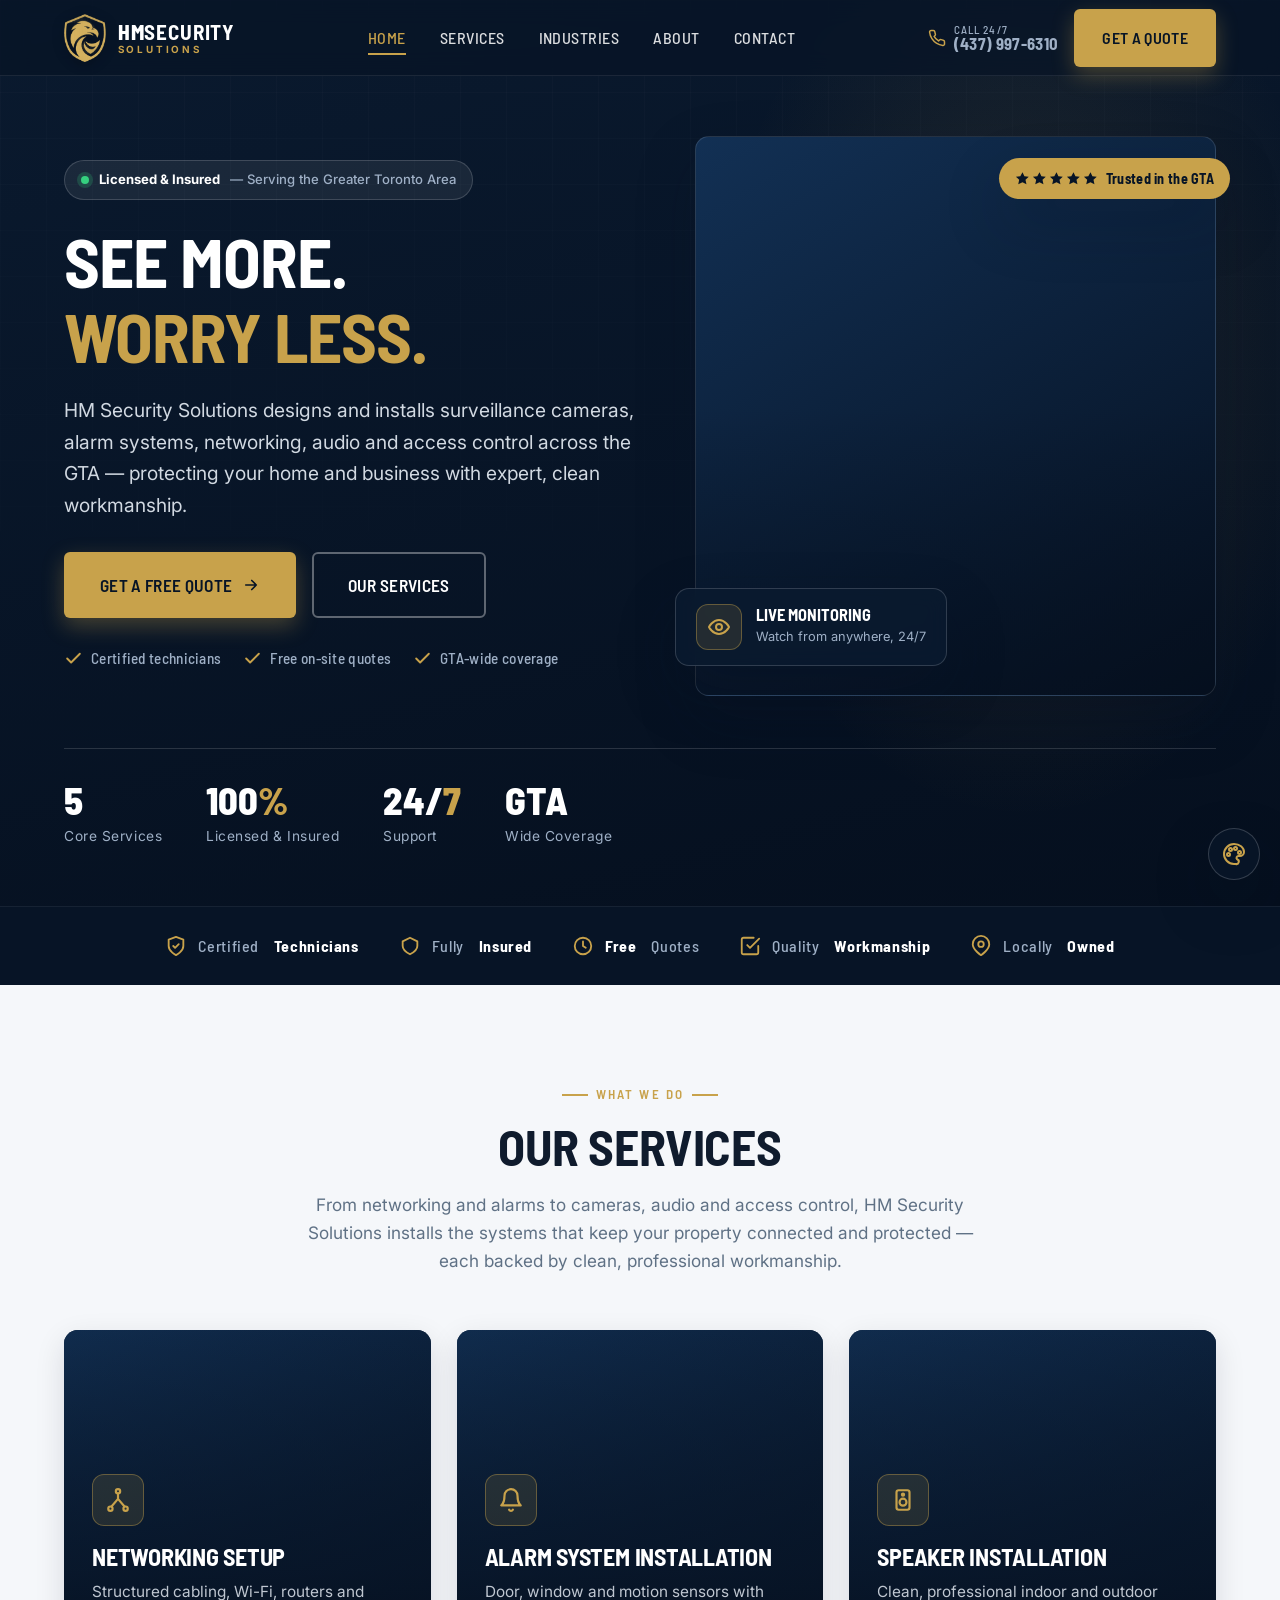
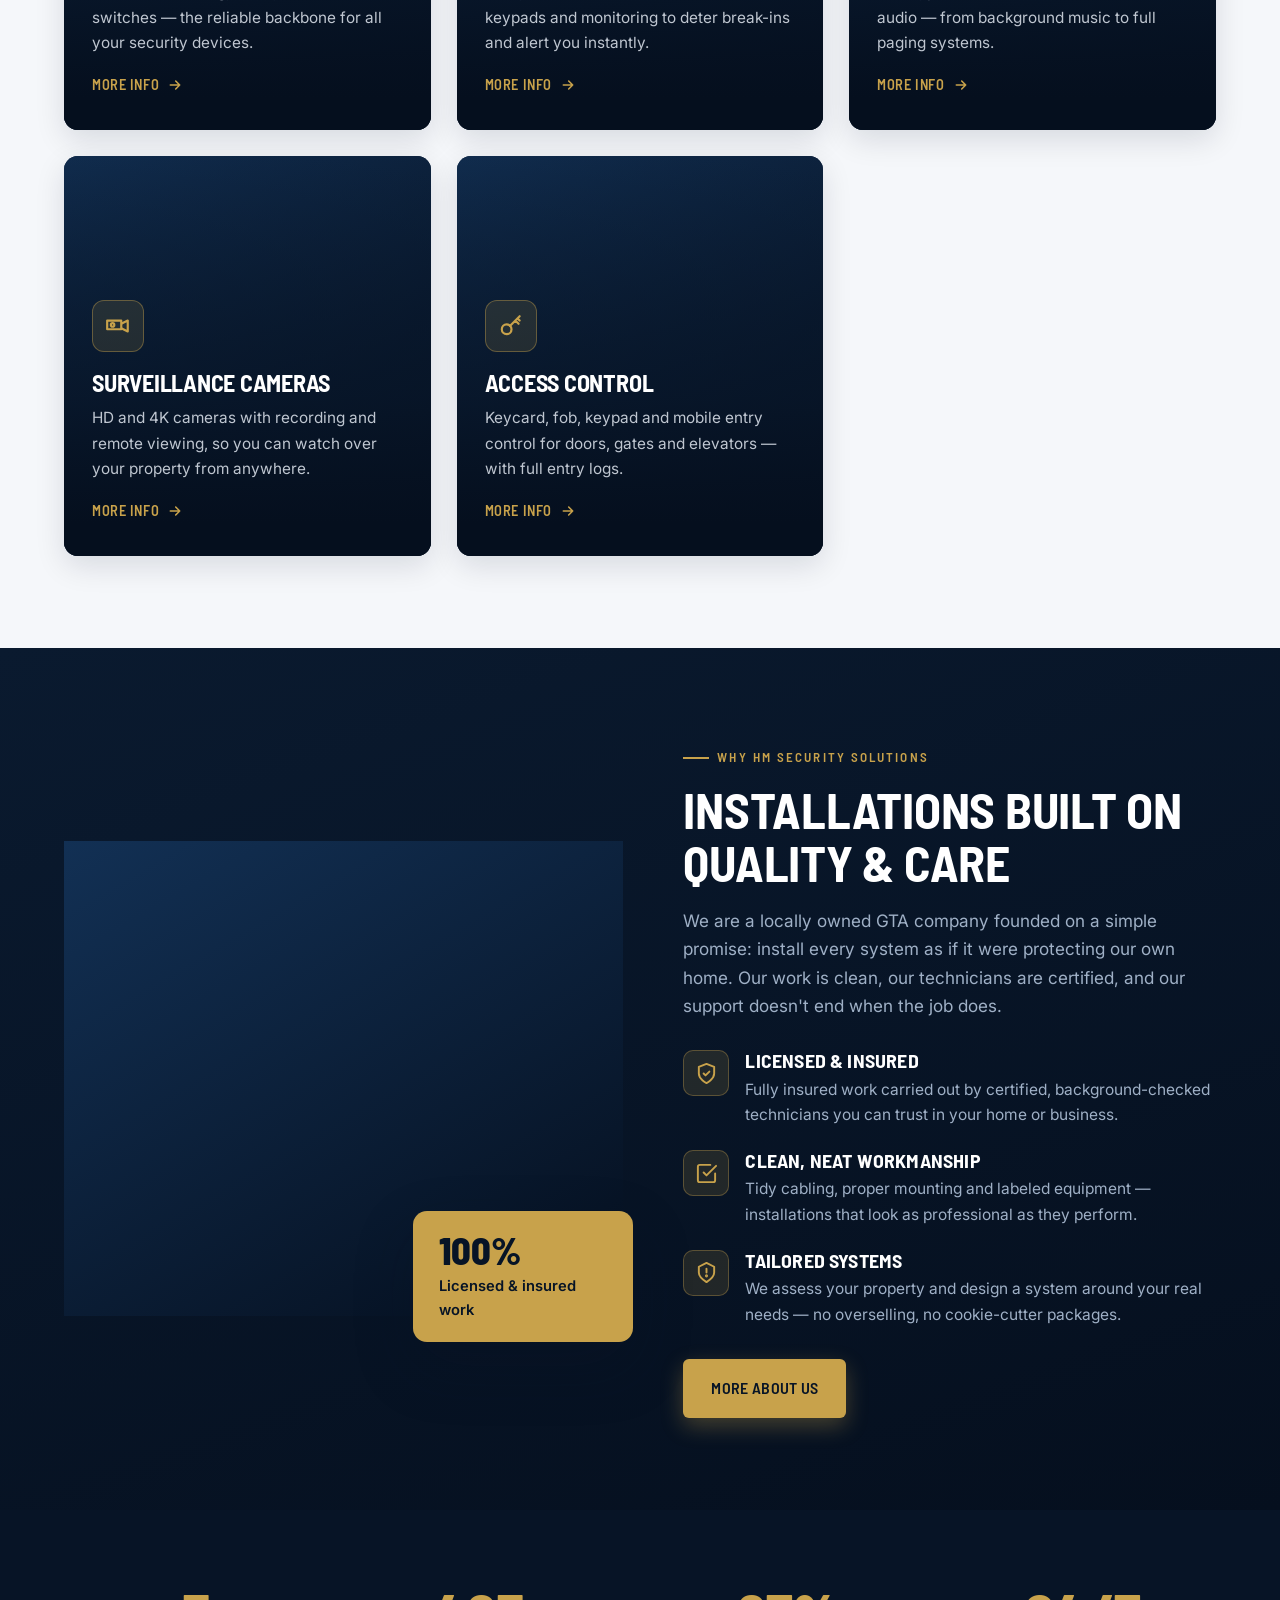
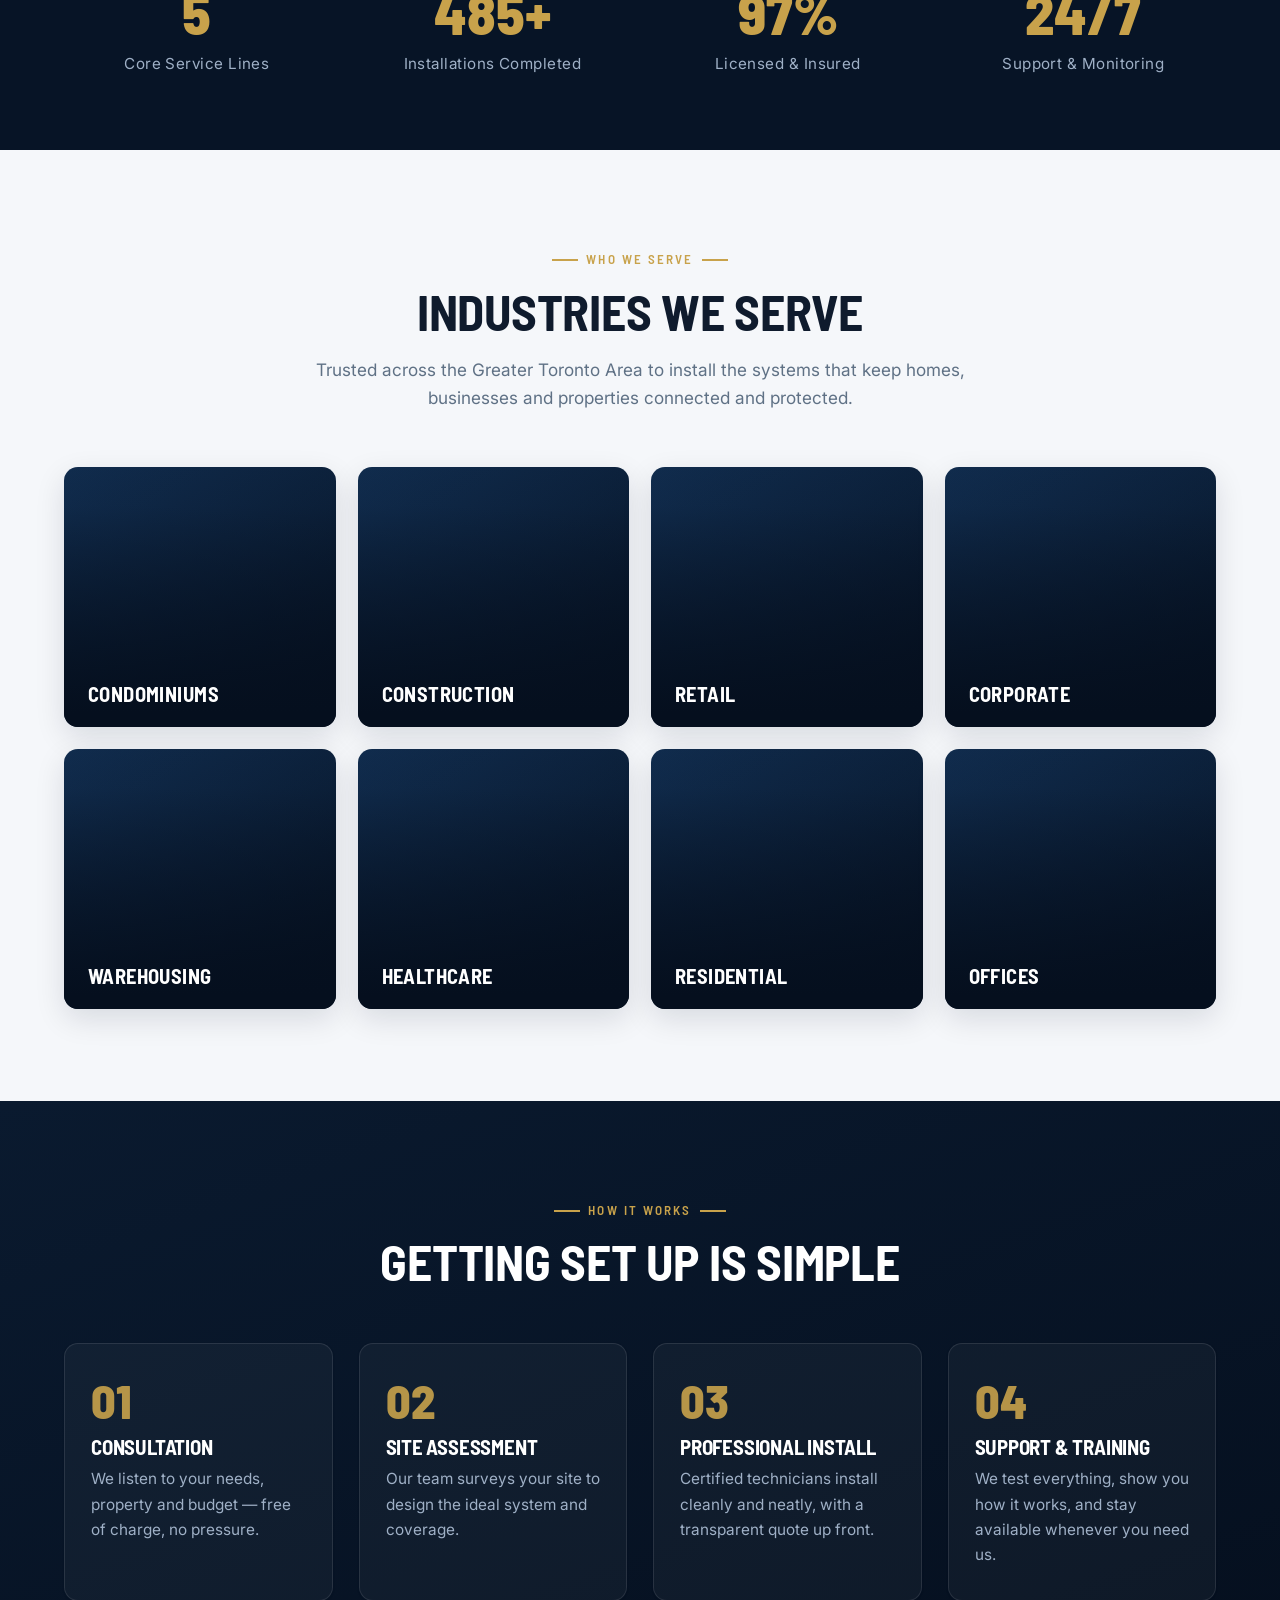
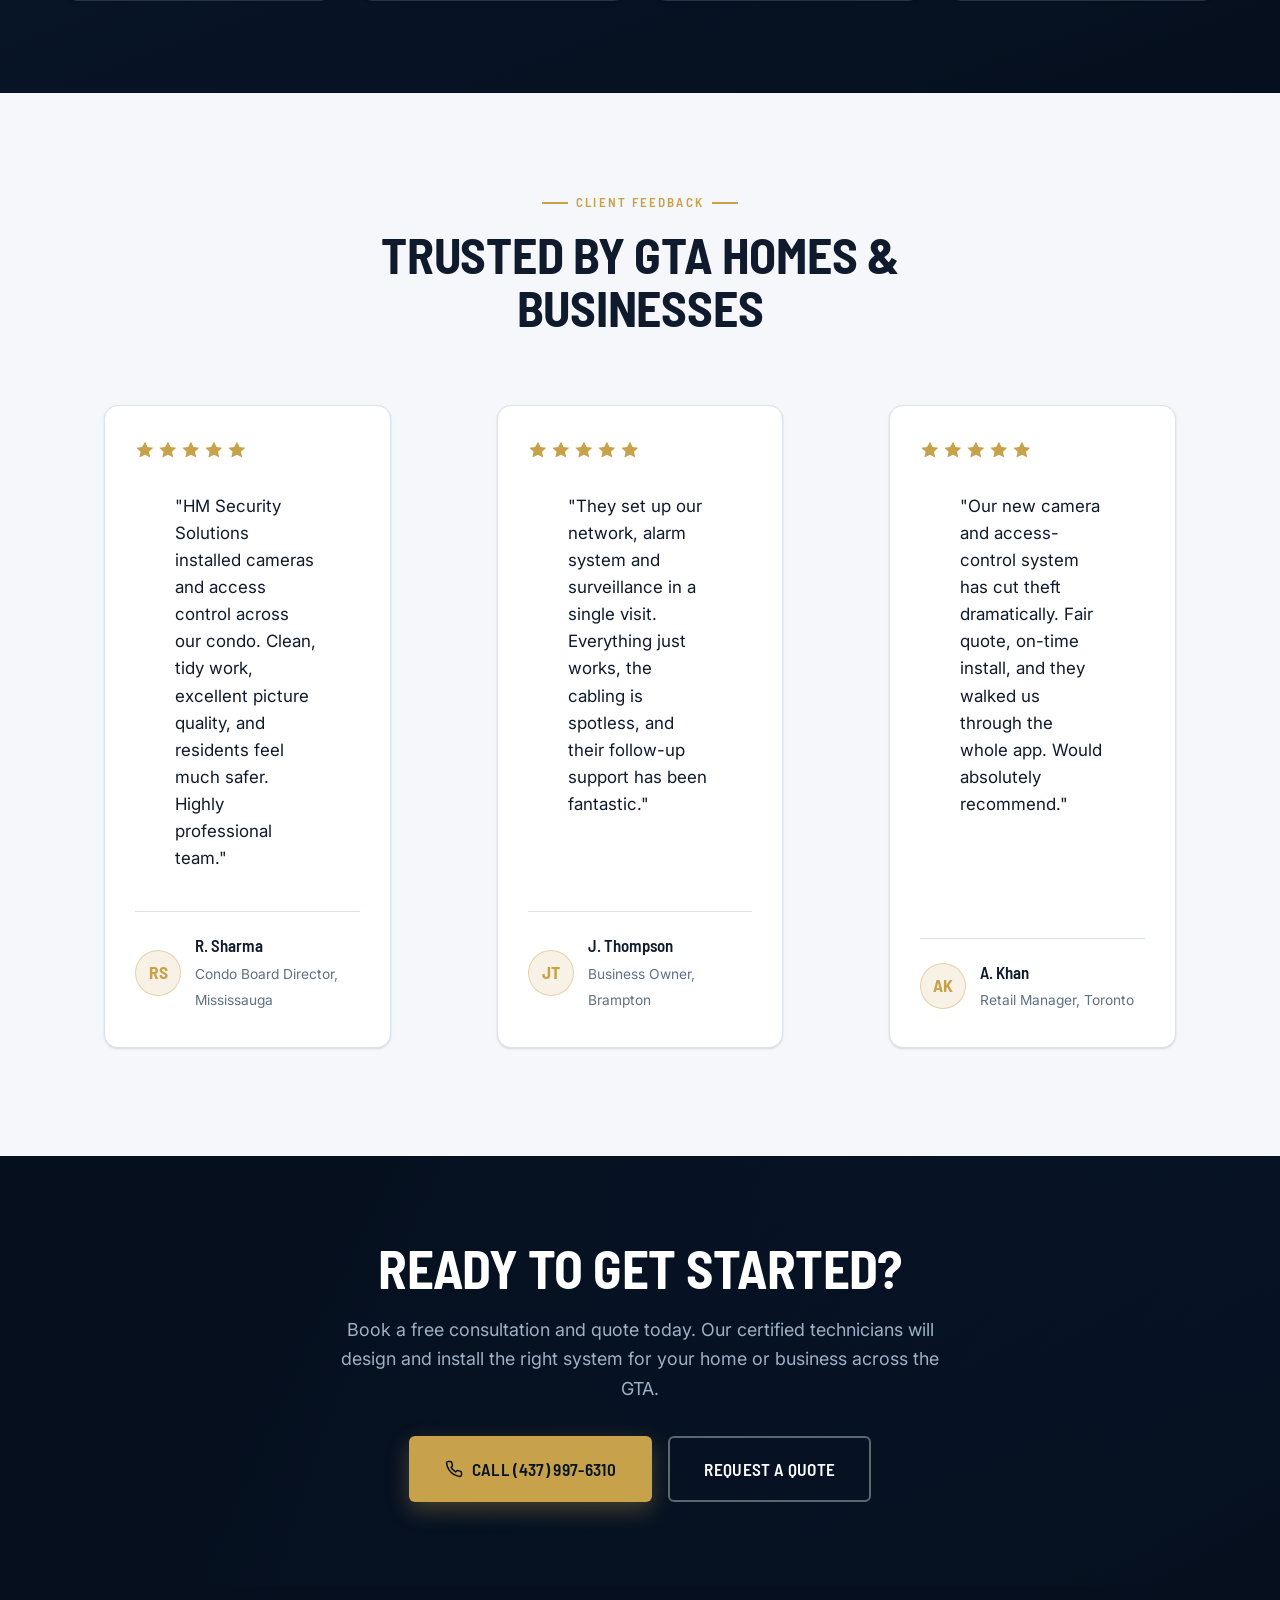
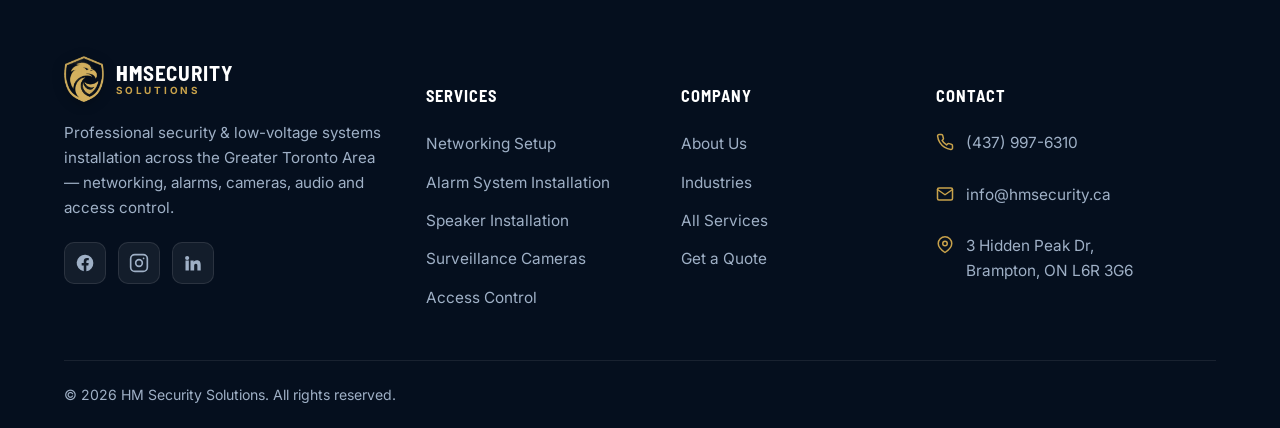
==== commit 2e013099: "Redesign hero, add site-wide theme switcher, restyle wordmark - Redesign hero: split layout with fra" ====
--- a/index.html
+++ b/index.html
@@ -13,6 +13,7 @@
   <link rel="preconnect" href="https://fonts.gstatic.com" crossorigin />
   <link rel="preconnect" href="https://images.unsplash.com" />
   <link rel="stylesheet" href="assets/css/style.css" />
+  <script>try{var t=localStorage.getItem("hmTheme");if(t)document.documentElement.setAttribute("data-theme",t);}catch(e){}</script>
   <link rel="icon" type="image/png" href="favicon.png" />
 </head>
 <body>
@@ -41,17 +42,40 @@
 
   <main id="main">
     <section class="hero">
-      <div class="hero__bg">
-        <img src="https://images.unsplash.com/photo-1549109926-58f039549485?w=1800&q=80" alt="Professionally installed surveillance camera" fetchpriority="high" />
-      </div>
-      <div class="container hero__inner">
-        <span class="hero__badge"><span class="dot"></span> <b>Licensed &amp; Insured</b> — Serving the Greater Toronto Area</span>
-        <h1>See More. <span class="gold">Worry Less.</span></h1>
-        <p class="hero__sub">HM Security Solutions designs and installs surveillance cameras, alarm systems, networking, audio and access control across the GTA — a locally owned, licensed team protecting your home and business with expert, clean workmanship and support that lasts.</p>
-        <div class="hero__actions">
-          <a class="btn btn--primary btn--lg" href="contact.html">Get a Free Quote <svg viewBox="0 0 24 24" fill="none" stroke="currentColor" stroke-width="2.2" aria-hidden="true"><path d="M5 12h14M13 6l6 6-6 6" stroke-linecap="round" stroke-linejoin="round"/></svg></a>
-          <a class="btn btn--ghost btn--lg" href="services.html">Our Services</a>
-        </div>
+      <div class="container">
+        <div class="hero__inner">
+          <div class="hero__content">
+            <span class="hero__badge"><span class="dot"></span> <b>Licensed &amp; Insured</b> — Serving the Greater Toronto Area</span>
+            <h1>See More. <span class="gold">Worry Less.</span></h1>
+            <p class="hero__sub">HM Security Solutions designs and installs surveillance cameras, alarm systems, networking, audio and access control across the GTA — protecting your home and business with expert, clean workmanship.</p>
+            <div class="hero__actions">
+              <a class="btn btn--primary btn--lg" href="contact.html">Get a Free Quote <svg viewBox="0 0 24 24" fill="none" stroke="currentColor" stroke-width="2.2" aria-hidden="true"><path d="M5 12h14M13 6l6 6-6 6" stroke-linecap="round" stroke-linejoin="round"/></svg></a>
+              <a class="btn btn--ghost btn--lg" href="services.html">Our Services</a>
+            </div>
+            <ul class="hero__points">
+              <li class="hero__point"><svg viewBox="0 0 24 24" fill="none" stroke="currentColor" stroke-width="2.4" aria-hidden="true"><path d="M20 6 9 17l-5-5" stroke-linecap="round" stroke-linejoin="round"/></svg> Certified technicians</li>
+              <li class="hero__point"><svg viewBox="0 0 24 24" fill="none" stroke="currentColor" stroke-width="2.4" aria-hidden="true"><path d="M20 6 9 17l-5-5" stroke-linecap="round" stroke-linejoin="round"/></svg> Free on-site quotes</li>
+              <li class="hero__point"><svg viewBox="0 0 24 24" fill="none" stroke="currentColor" stroke-width="2.4" aria-hidden="true"><path d="M20 6 9 17l-5-5" stroke-linecap="round" stroke-linejoin="round"/></svg> GTA-wide coverage</li>
+            </ul>
+          </div>
+
+          <div class="hero__visual">
+            <div class="hero__rating">
+              <span class="stars">
+                <svg viewBox="0 0 24 24" fill="currentColor" aria-hidden="true"><path d="m12 2 3 6.5 7 .8-5.2 4.8 1.5 6.9L12 17.8 5.2 21l1.5-6.9L1.5 9.3l7-.8z"/></svg><svg viewBox="0 0 24 24" fill="currentColor" aria-hidden="true"><path d="m12 2 3 6.5 7 .8-5.2 4.8 1.5 6.9L12 17.8 5.2 21l1.5-6.9L1.5 9.3l7-.8z"/></svg><svg viewBox="0 0 24 24" fill="currentColor" aria-hidden="true"><path d="m12 2 3 6.5 7 .8-5.2 4.8 1.5 6.9L12 17.8 5.2 21l1.5-6.9L1.5 9.3l7-.8z"/></svg><svg viewBox="0 0 24 24" fill="currentColor" aria-hidden="true"><path d="m12 2 3 6.5 7 .8-5.2 4.8 1.5 6.9L12 17.8 5.2 21l1.5-6.9L1.5 9.3l7-.8z"/></svg><svg viewBox="0 0 24 24" fill="currentColor" aria-hidden="true"><path d="m12 2 3 6.5 7 .8-5.2 4.8 1.5 6.9L12 17.8 5.2 21l1.5-6.9L1.5 9.3l7-.8z"/></svg>
+              </span>
+              Trusted in the GTA
+            </div>
+            <div class="hero__media">
+              <img src="https://images.unsplash.com/photo-1549109926-58f039549485?w=1000&q=80" alt="Professionally installed surveillance camera" fetchpriority="high" />
+            </div>
+            <div class="hero__float">
+              <div class="ic"><svg viewBox="0 0 24 24" fill="none" stroke="currentColor" stroke-width="2" aria-hidden="true"><path d="M2 12s3.5-7 10-7 10 7 10 7-3.5 7-10 7S2 12 2 12z" stroke-linejoin="round"/><circle cx="12" cy="12" r="3"/></svg></div>
+              <div><div class="t">Live Monitoring</div><div class="s">Watch from anywhere, 24/7</div></div>
+            </div>
+          </div>
+        </div>
+
         <div class="hero__stats">
           <div class="hero__stat"><div class="num"><span data-count="5">0</span></div><div class="label">Core Services</div></div>
           <div class="hero__stat"><div class="num"><span data-count="100">0</span><span class="gold">%</span></div><div class="label">Licensed &amp; Insured</div></div>
--- a/assets/css/style.css
+++ b/assets/css/style.css
@@ -21,6 +21,7 @@
   --gold: #c8a24b;
   --gold-bright: #e2bd63;
   --gold-soft: rgba(200, 162, 75, 0.14);
+  --cta-glow: rgba(200, 162, 75, 0.32);
 
   /* Neutrals */
   --white: #ffffff;
@@ -51,6 +52,16 @@
 
   /* Layout */
   --header-h: 76px;
+}
+
+/* ----- Colour themes (switchable via data-theme on <html>) ----- */
+html[data-theme="blue"] {
+  --navy-950: #070b12; --navy-900: #0c121c; --navy-850: #111826; --navy-800: #172032; --navy-700: #213047; --navy-600: #2f455f;
+  --gold: #3d8bfd; --gold-bright: #63a4ff; --gold-soft: rgba(61,139,253,0.16); --cta-glow: rgba(61,139,253,0.34);
+}
+html[data-theme="red"] {
+  --navy-950: #0c0d10; --navy-900: #131418; --navy-850: #1a1c22; --navy-800: #22252c; --navy-700: #2f333c; --navy-600: #434955;
+  --gold: #e5484d; --gold-bright: #f2686c; --gold-soft: rgba(229,72,77,0.16); --cta-glow: rgba(229,72,77,0.34);
 }
 
 /* ----- Reset ----- */
@@ -117,7 +128,7 @@
   min-height: 48px; text-transform: uppercase; white-space: nowrap;
 }
 .btn svg { width: 18px; height: 18px; }
-.btn--primary { background: var(--gold); color: var(--navy-900); box-shadow: 0 8px 22px rgba(200, 162, 75, 0.3); }
+.btn--primary { background: var(--gold); color: var(--navy-900); box-shadow: 0 8px 22px var(--cta-glow); }
 .btn--primary:hover { background: var(--gold-bright); transform: translateY(-2px); }
 .btn--ghost { background: transparent; color: var(--white); border-color: rgba(255, 255, 255, 0.35); }
 .btn--ghost:hover { border-color: var(--gold); color: var(--gold); }
@@ -156,8 +167,8 @@
   font-family: var(--font-head); font-weight: 800; font-size: 1.32rem; letter-spacing: 0.04em;
   color: var(--white); text-transform: uppercase;
 }
-.brand__name b { color: var(--gold); }
-.brand__tag { font-size: 0.62rem; letter-spacing: 0.28em; text-transform: uppercase; color: var(--steel-300); margin-top: 3px; }
+.brand__name b { color: var(--white); }
+.brand__tag { font-size: 0.62rem; letter-spacing: 0.28em; text-transform: uppercase; color: var(--gold); font-weight: 700; margin-top: 3px; }
 
 .nav__links { display: flex; align-items: center; gap: 4px; }
 .nav__links a {
@@ -192,37 +203,74 @@
    HERO
    ========================================================================= */
 .hero {
-  position: relative; min-height: 92vh; display: flex; align-items: center;
-  padding-top: var(--header-h); color: var(--white);
-  background: var(--navy-900);
-}
-.hero__bg { position: absolute; inset: 0; z-index: 0; overflow: hidden; }
-.hero__bg img { width: 100%; height: 100%; object-fit: cover; opacity: 0.92; }
-.hero__bg::after {
-  content: ""; position: absolute; inset: 0;
-  background: linear-gradient(105deg, rgba(5,15,30,0.92) 6%, rgba(7,20,38,0.62) 42%, rgba(7,20,38,0.12) 100%);
-}
-.hero__inner { position: relative; z-index: 2; padding: 60px 0; max-width: 760px; }
+  position: relative; overflow: hidden; color: var(--white);
+  padding: calc(var(--header-h) + 60px) 0 58px;
+  background: linear-gradient(165deg, var(--navy-850) 0%, var(--navy-950) 100%);
+}
+.hero::before {
+  content: ""; position: absolute; top: -30%; right: -14%; width: 68%; height: 140%; z-index: 0;
+  background: radial-gradient(closest-side, var(--gold-soft), transparent 72%); pointer-events: none;
+}
+.hero::after {
+  content: ""; position: absolute; inset: 0; z-index: 0; pointer-events: none; opacity: 0.6;
+  background-image: linear-gradient(rgba(255,255,255,0.03) 1px, transparent 1px), linear-gradient(90deg, rgba(255,255,255,0.03) 1px, transparent 1px);
+  background-size: 46px 46px; -webkit-mask-image: linear-gradient(180deg, #000, transparent 72%); mask-image: linear-gradient(180deg, #000, transparent 72%);
+}
+.hero__inner { position: relative; z-index: 2; display: grid; grid-template-columns: 1.05fr 0.95fr; gap: 56px; align-items: center; }
 .hero__badge {
-  display: inline-flex; align-items: center; gap: 10px; margin-bottom: 26px;
+  display: inline-flex; align-items: center; gap: 10px; margin-bottom: 24px;
   background: rgba(255,255,255,0.07); border: 1px solid rgba(255,255,255,0.16);
   padding: 8px 16px; border-radius: 100px; font-size: 0.82rem; font-weight: 500; color: var(--steel-300);
 }
 .hero__badge b { color: var(--white); }
 .hero__badge .dot { width: 8px; height: 8px; border-radius: 50%; background: #35d07f; box-shadow: 0 0 0 4px rgba(53,208,127,0.2); }
-.hero h1 {
-  font-size: clamp(2.6rem, 6.4vw, 5rem); text-transform: uppercase; letter-spacing: -0.015em;
-}
+.hero h1 { font-size: clamp(2.5rem, 5.4vw, 4.6rem); text-transform: uppercase; letter-spacing: -0.015em; }
 .hero h1 .gold { display: block; }
-.hero__sub { font-size: clamp(1.05rem, 2vw, 1.28rem); color: rgba(232,238,246,0.9); margin: 24px 0 34px; max-width: 60ch; }
+.hero__sub { font-size: clamp(1.02rem, 1.55vw, 1.2rem); color: rgba(232,238,246,0.9); margin: 22px 0 30px; max-width: 52ch; }
 .hero__actions { display: flex; flex-wrap: wrap; gap: 16px; }
-.hero__stats {
-  display: flex; flex-wrap: wrap; gap: 40px; margin-top: 56px; padding-top: 34px;
-  border-top: 1px solid rgba(255,255,255,0.14);
-}
+.hero__points { display: flex; flex-wrap: wrap; gap: 12px 22px; margin-top: 28px; }
+.hero__point { display: flex; align-items: center; gap: 8px; color: var(--steel-300); font-family: var(--font-head); font-weight: 500; font-size: 0.95rem; letter-spacing: 0.02em; }
+.hero__point svg { width: 19px; height: 19px; color: var(--gold); flex-shrink: 0; }
+
+/* hero visual */
+.hero__visual { position: relative; }
+.hero__media { position: relative; border-radius: var(--radius-lg); overflow: hidden; box-shadow: var(--shadow-lg); border: 1px solid rgba(255,255,255,0.12); aspect-ratio: 4 / 4.3; }
+.hero__media img { width: 100%; height: 100%; object-fit: cover; }
+.hero__media::after { content: ""; position: absolute; inset: 0; background: linear-gradient(180deg, transparent 48%, rgba(5,15,30,0.55)); }
+.hero__rating {
+  position: absolute; top: 22px; right: -14px; z-index: 3; display: flex; align-items: center; gap: 8px;
+  background: var(--gold); color: var(--navy-900); border-radius: 100px; padding: 9px 16px;
+  font-family: var(--font-head); font-weight: 700; font-size: 0.88rem; letter-spacing: 0.02em; box-shadow: var(--shadow-lg);
+}
+.hero__rating .stars { display: inline-flex; gap: 2px; }
+.hero__rating svg { width: 15px; height: 15px; }
+.hero__float {
+  position: absolute; left: -20px; bottom: 30px; z-index: 3; display: flex; align-items: center; gap: 14px;
+  background: rgba(10,26,47,0.86); backdrop-filter: blur(10px); border: 1px solid rgba(255,255,255,0.16);
+  border-radius: var(--radius-lg); padding: 15px 20px; box-shadow: var(--shadow-lg);
+}
+.hero__float .ic { width: 46px; height: 46px; border-radius: 12px; display: grid; place-items: center; background: var(--gold-soft); border: 1px solid rgba(200,162,75,0.4); flex-shrink: 0; }
+.hero__float .ic svg { width: 24px; height: 24px; color: var(--gold); }
+.hero__float .t { font-family: var(--font-head); font-weight: 700; text-transform: uppercase; font-size: 1.02rem; line-height: 1.1; }
+.hero__float .s { font-size: 0.8rem; color: var(--steel-300); margin-top: 2px; }
+
+/* stats band under hero */
+.hero__stats { position: relative; z-index: 2; display: flex; flex-wrap: wrap; gap: 44px; margin-top: 52px; padding-top: 32px; border-top: 1px solid rgba(255,255,255,0.14); }
 .hero__stat .num { font-family: var(--font-head); font-weight: 800; font-size: 2.4rem; color: var(--white); line-height: 1; }
 .hero__stat .num .gold { display: inline; }
 .hero__stat .label { font-size: 0.86rem; color: var(--steel-300); margin-top: 6px; letter-spacing: 0.04em; }
+
+@media (max-width: 1024px) {
+  .hero__inner { grid-template-columns: 1fr; gap: 42px; }
+  .hero__visual { max-width: 540px; }
+  .hero::before { width: 110%; }
+}
+@media (max-width: 560px) {
+  .hero__float { left: 10px; padding: 12px 14px; gap: 11px; }
+  .hero__float .ic { width: 40px; height: 40px; }
+  .hero__rating { right: 8px; top: 12px; }
+  .hero__stats { gap: 22px 30px; margin-top: 40px; }
+}
 
 /* =========================================================================
    TRUST BAR
@@ -361,7 +409,7 @@
 .cta-band { position: relative; overflow: hidden; background: var(--navy-900); color: var(--white); }
 .cta-band__bg { position: absolute; inset: 0; z-index: 0; }
 .cta-band__bg img { width: 100%; height: 100%; object-fit: cover; opacity: 0.28; }
-.cta-band__bg::after { content: ""; position: absolute; inset: 0; background: linear-gradient(120deg, var(--navy-950), rgba(7,20,38,0.6)); }
+.cta-band__bg::after { content: ""; position: absolute; inset: 0; background: linear-gradient(120deg, var(--navy-950) 20%, color-mix(in srgb, var(--navy-950) 55%, transparent)); }
 .cta-band__inner { position: relative; z-index: 2; text-align: center; padding: 84px 0; }
 .cta-band h2 { font-size: clamp(2rem, 5vw, 3.3rem); text-transform: uppercase; }
 .cta-band p { color: var(--steel-300); font-size: 1.12rem; max-width: 56ch; margin: 18px auto 32px; }
@@ -529,6 +577,37 @@
   .split__badge { position: static; margin-top: 18px; max-width: none; }
 }
 
+/* =========================================================================
+   THEME SWITCHER (floating)
+   ========================================================================= */
+.theme-switch { position: fixed; right: 20px; bottom: 20px; z-index: 300; font-family: var(--font-head); }
+.theme-switch__toggle {
+  width: 52px; height: 52px; border-radius: 50%; border: 1px solid rgba(255,255,255,0.18);
+  background: var(--navy-900); color: var(--gold); display: grid; place-items: center;
+  box-shadow: var(--shadow-lg); transition: transform 0.2s var(--ease);
+}
+.theme-switch__toggle svg { width: 24px; height: 24px; }
+.theme-switch__toggle:hover { transform: translateY(-2px) rotate(15deg); }
+.theme-switch__panel {
+  position: absolute; right: 0; bottom: 64px; width: 210px; padding: 14px;
+  background: var(--navy-900); border: 1px solid rgba(255,255,255,0.14); border-radius: var(--radius-lg);
+  box-shadow: var(--shadow-lg); display: none; flex-direction: column; gap: 8px;
+}
+.theme-switch.open .theme-switch__panel { display: flex; }
+.theme-switch__title { color: var(--steel-300); font-size: 0.72rem; letter-spacing: 0.16em; text-transform: uppercase; font-weight: 600; margin-bottom: 4px; }
+.theme-switch__opt {
+  display: flex; align-items: center; gap: 10px; width: 100%; text-align: left;
+  background: rgba(255,255,255,0.05); color: #e8eef6; border: 1.5px solid rgba(255,255,255,0.12);
+  padding: 9px 12px; border-radius: var(--radius); font-weight: 600; font-size: 0.9rem; transition: border-color 0.2s, background 0.2s;
+}
+.theme-switch__opt:hover { background: rgba(255,255,255,0.1); }
+.theme-switch__opt[aria-pressed="true"] { border-color: #fff; background: rgba(255,255,255,0.14); }
+.theme-switch__opt .sw { width: 15px; height: 15px; border-radius: 50%; flex-shrink: 0; box-shadow: 0 0 0 2px rgba(255,255,255,0.15); }
+.sw-gold { background: linear-gradient(135deg,#0a1a2f 50%,#c8a24b 50%); }
+.sw-blue { background: linear-gradient(135deg,#111826 50%,#3d8bfd 50%); }
+.sw-red  { background: linear-gradient(135deg,#1a1c22 50%,#e5484d 50%); }
+@media (max-width: 560px) { .theme-switch { right: 14px; bottom: 14px; } .theme-switch__toggle { width: 46px; height: 46px; } }
+
 /* Reduced motion */
 @media (prefers-reduced-motion: reduce) {
   * { animation-duration: 0.01ms !important; transition-duration: 0.01ms !important; scroll-behavior: auto !important; }
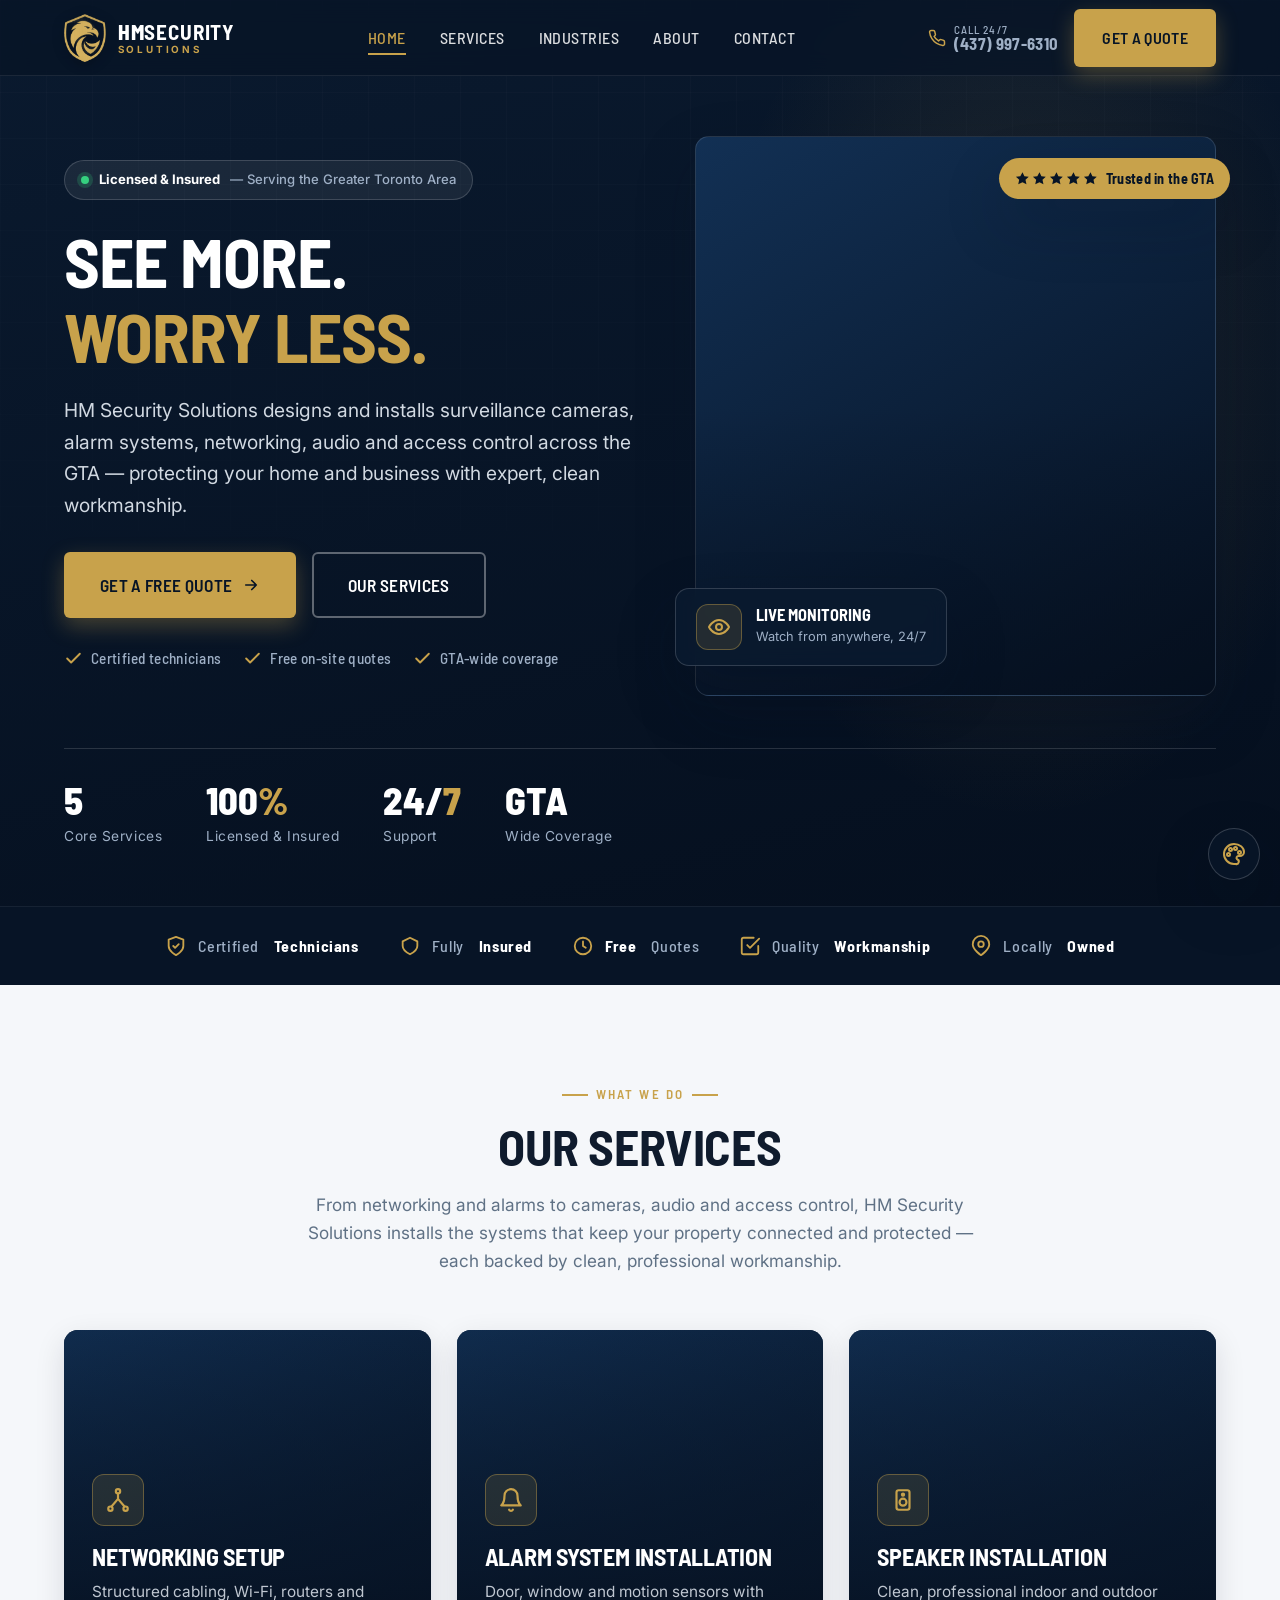
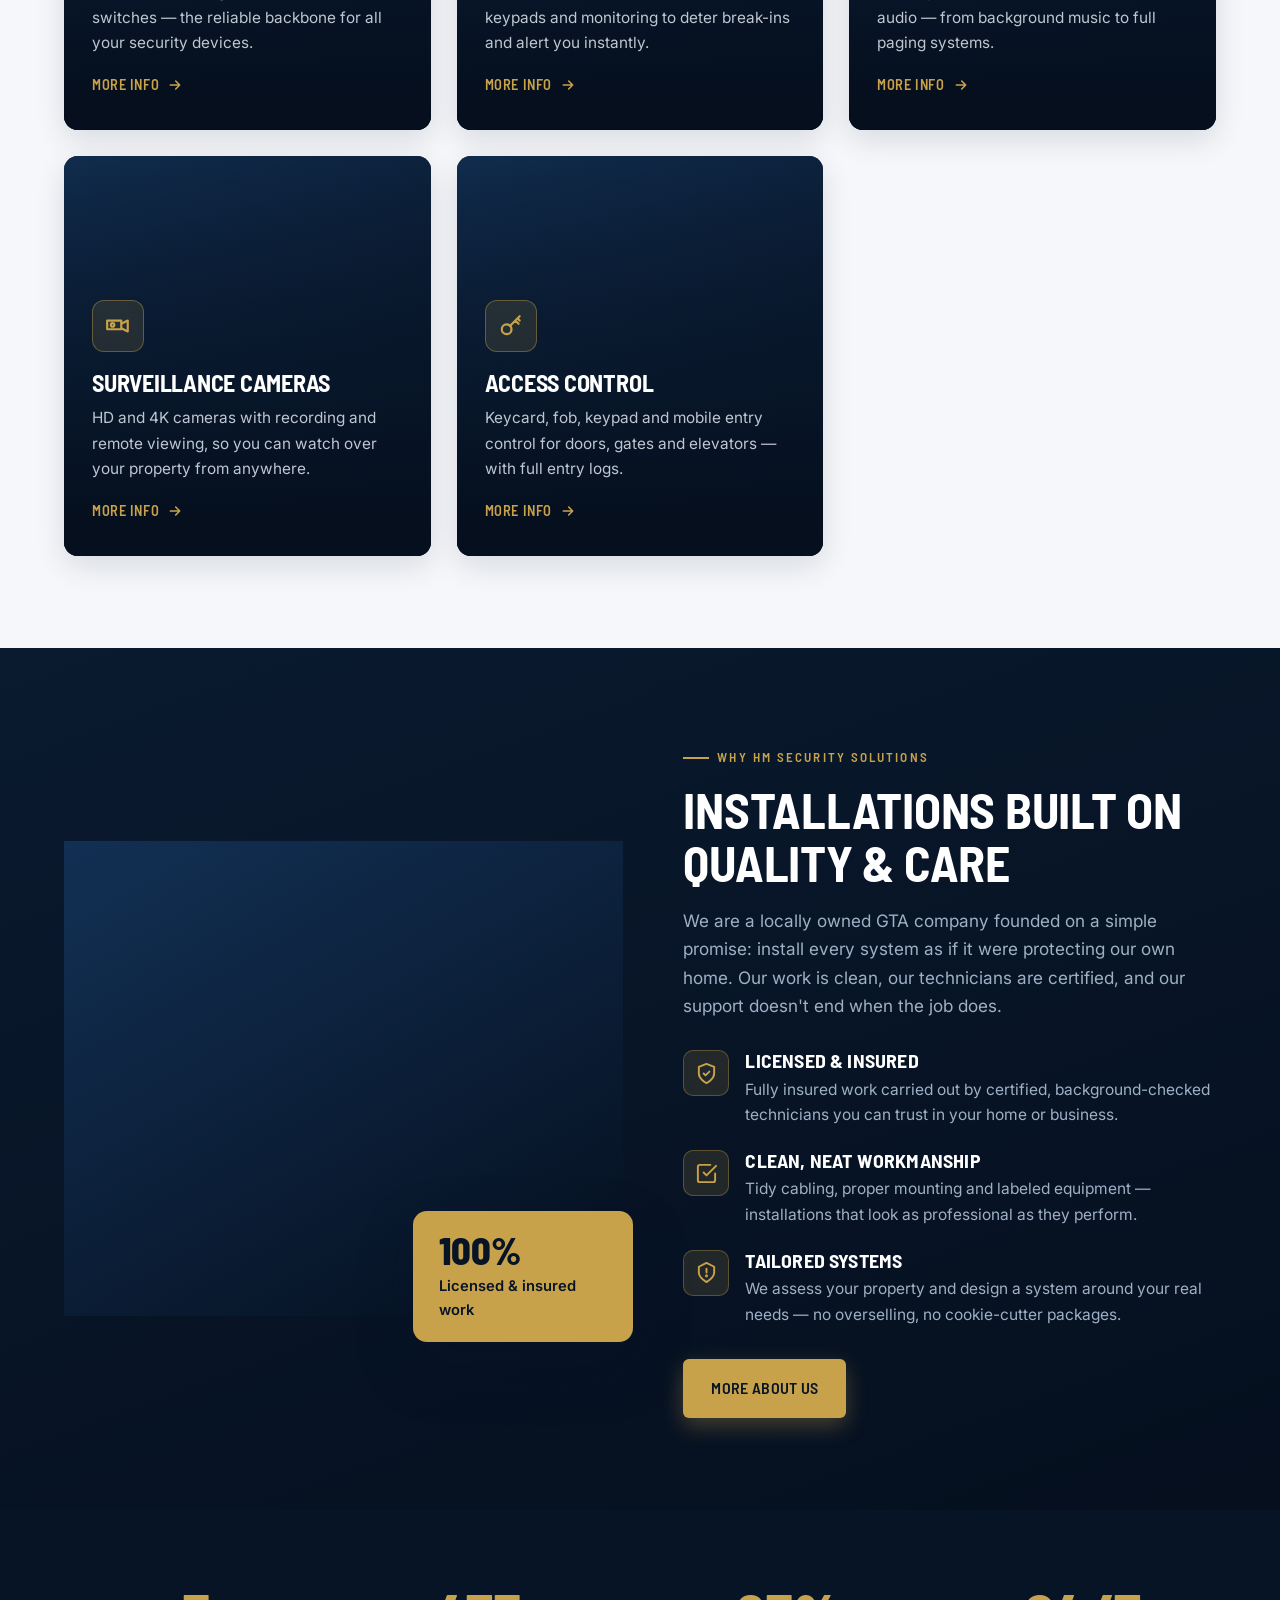
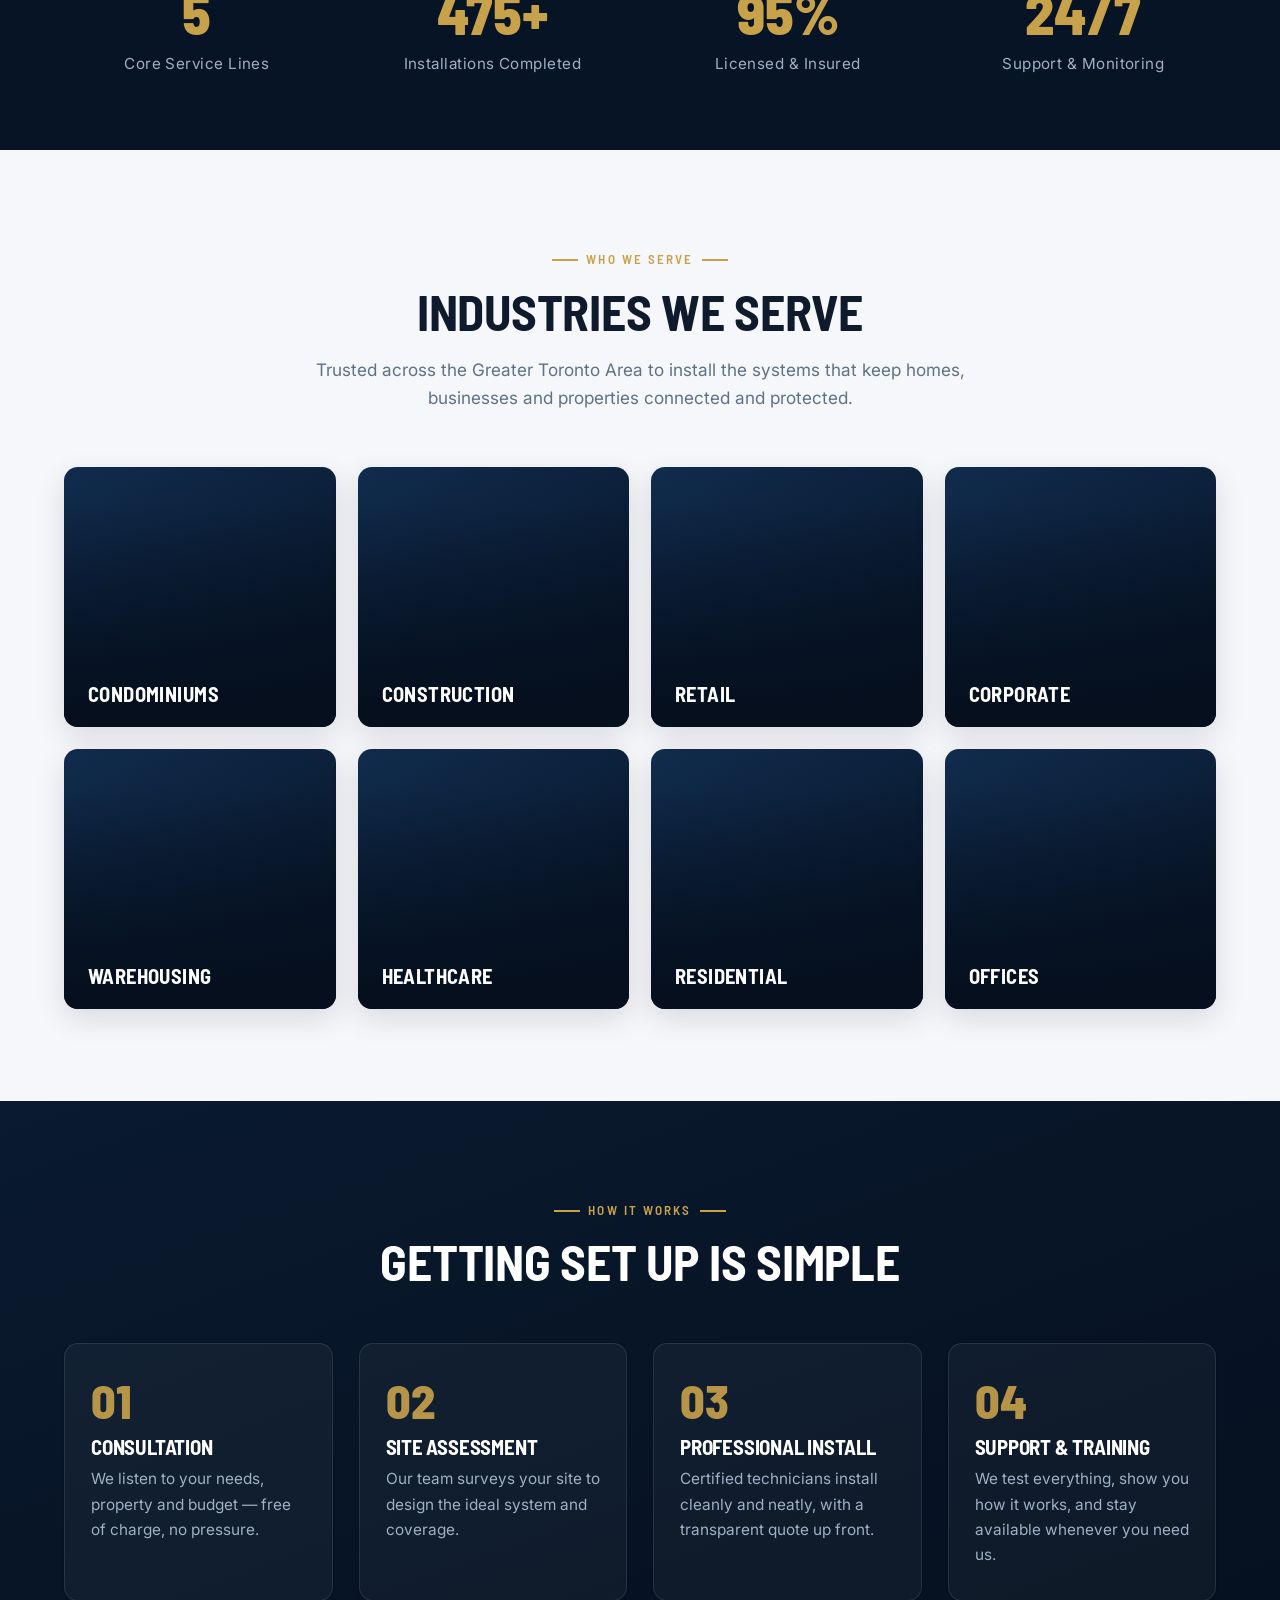
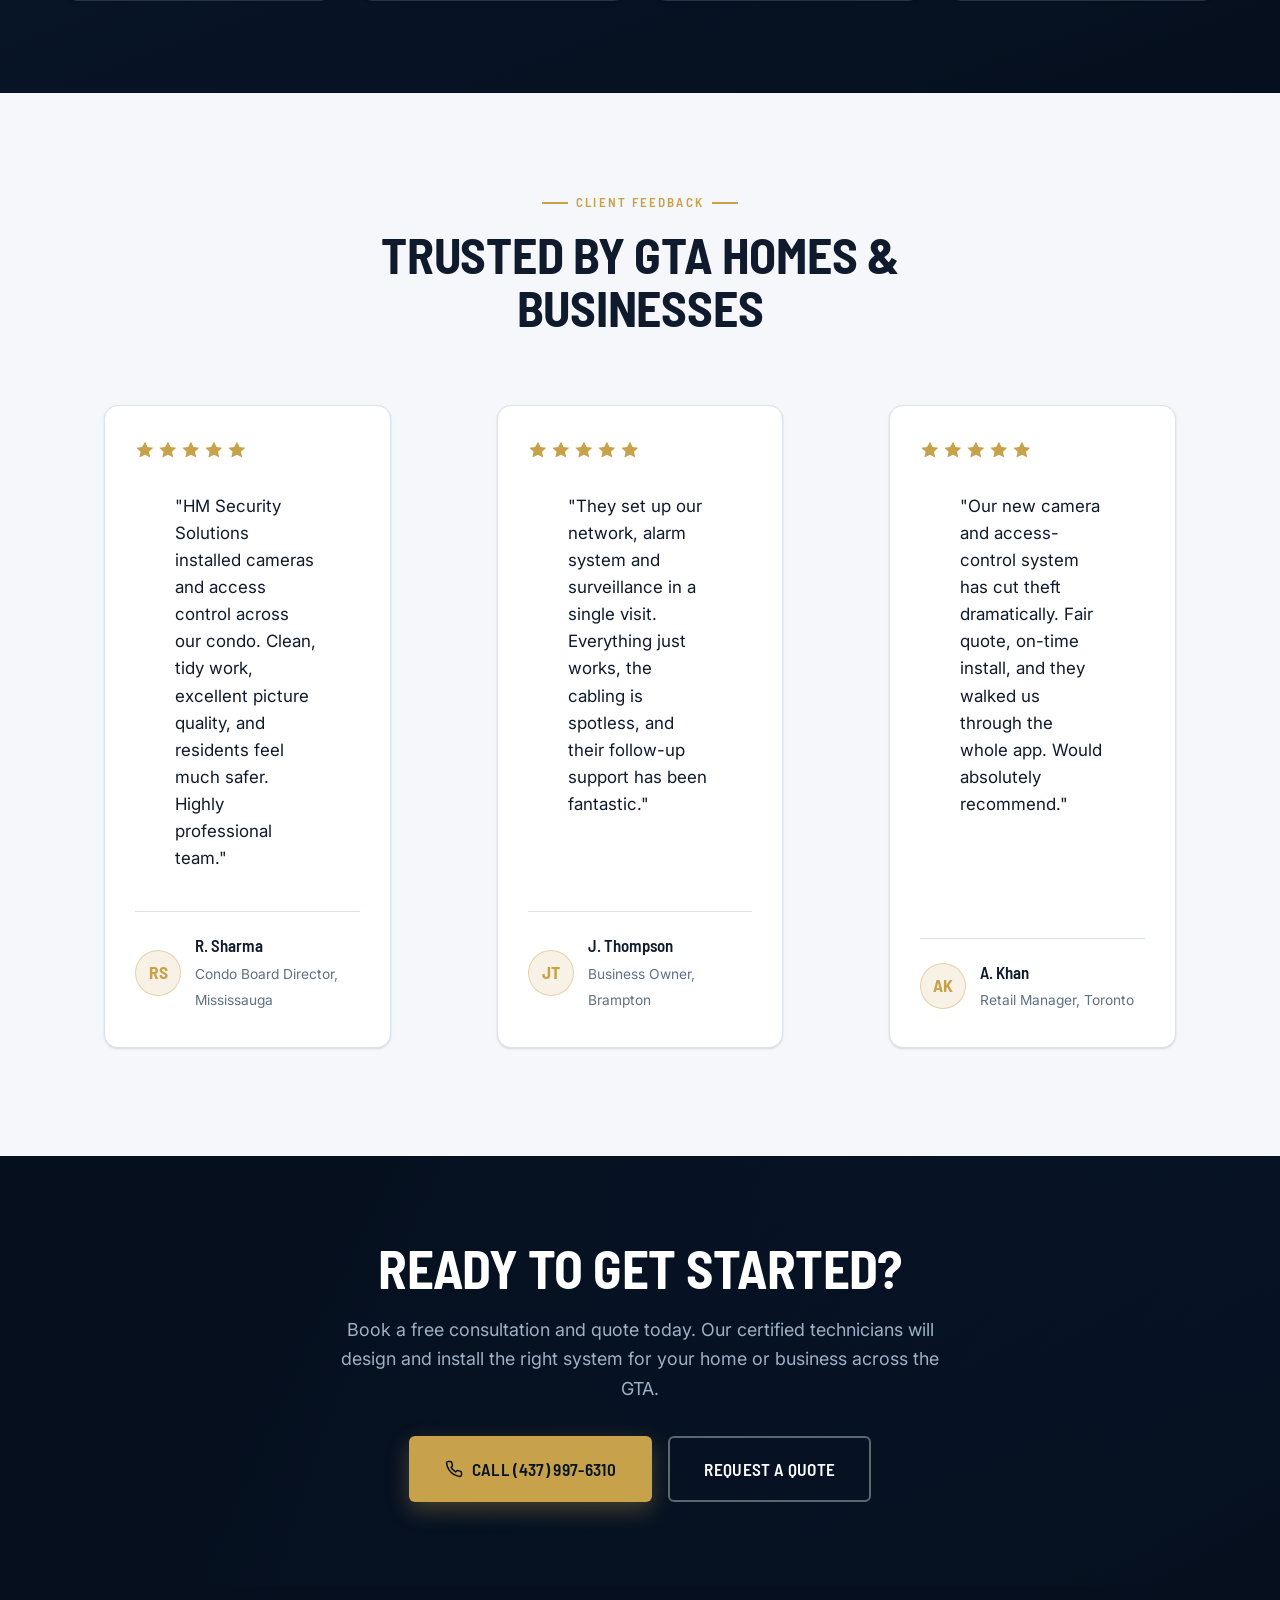
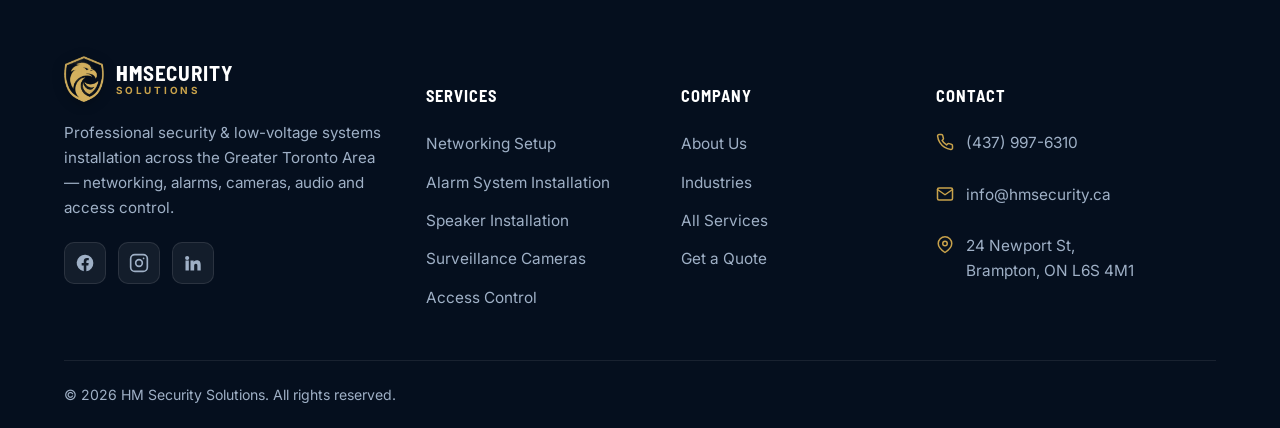
==== commit b079c91f: "Update address to 24 Newport St, Brampton, ON L6S 4M1 Co-Authored-By: Claude Opus 4.8 (1M context) <" ====
--- a/index.html
+++ b/index.html
@@ -282,7 +282,7 @@
         <div class="footer-col"><h5>Contact</h5><ul class="footer-contact">
           <li><svg viewBox="0 0 24 24" fill="none" stroke="currentColor" stroke-width="2" aria-hidden="true"><path d="M22 16.92v3a2 2 0 0 1-2.18 2 19.79 19.79 0 0 1-8.63-3.07 19.5 19.5 0 0 1-6-6 19.79 19.79 0 0 1-3.07-8.67A2 2 0 0 1 4.11 2h3a2 2 0 0 1 2 1.72c.13.96.36 1.9.7 2.81a2 2 0 0 1-.45 2.11L8.09 9.91a16 16 0 0 0 6 6l1.27-1.27a2 2 0 0 1 2.11-.45c.9.34 1.85.57 2.81.7A2 2 0 0 1 22 16.92z" stroke-linecap="round" stroke-linejoin="round"/></svg> <a href="tel:+14379976310">(437) 997-6310</a></li>
           <li><svg viewBox="0 0 24 24" fill="none" stroke="currentColor" stroke-width="2" aria-hidden="true"><rect x="2" y="4" width="20" height="16" rx="2"/><path d="m22 6-10 7L2 6" stroke-linecap="round" stroke-linejoin="round"/></svg> <a href="mailto:info@hmsecurity.ca">info@hmsecurity.ca</a></li>
-          <li><svg viewBox="0 0 24 24" fill="none" stroke="currentColor" stroke-width="2" aria-hidden="true"><path d="M21 10c0 6-9 12-9 12s-9-6-9-12a9 9 0 0 1 18 0z" stroke-linejoin="round"/><circle cx="12" cy="10" r="3"/></svg> 3 Hidden Peak Dr,<br>Brampton, ON L6R 3G6</li>
+          <li><svg viewBox="0 0 24 24" fill="none" stroke="currentColor" stroke-width="2" aria-hidden="true"><path d="M21 10c0 6-9 12-9 12s-9-6-9-12a9 9 0 0 1 18 0z" stroke-linejoin="round"/><circle cx="12" cy="10" r="3"/></svg> 24 Newport St,<br>Brampton, ON L6S 4M1</li>
         </ul></div>
       </div>
       <div class="footer-bottom">
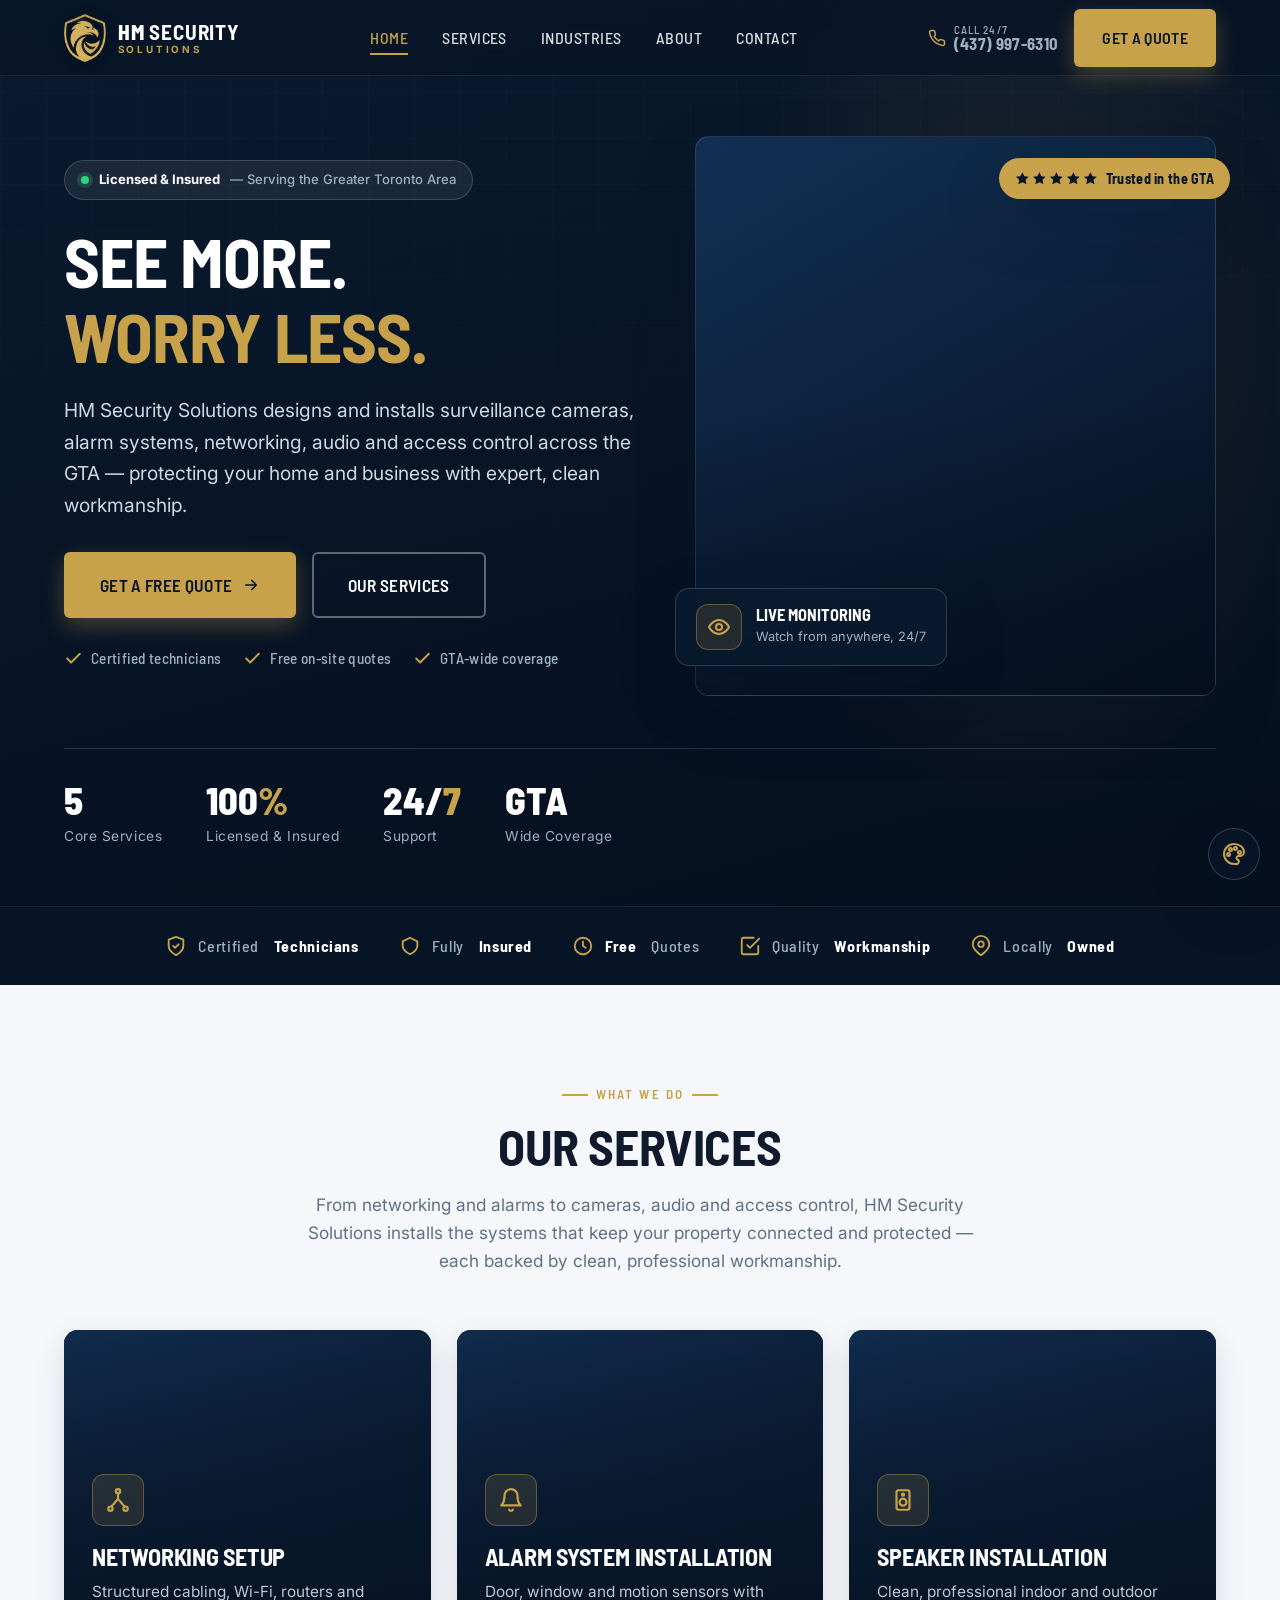
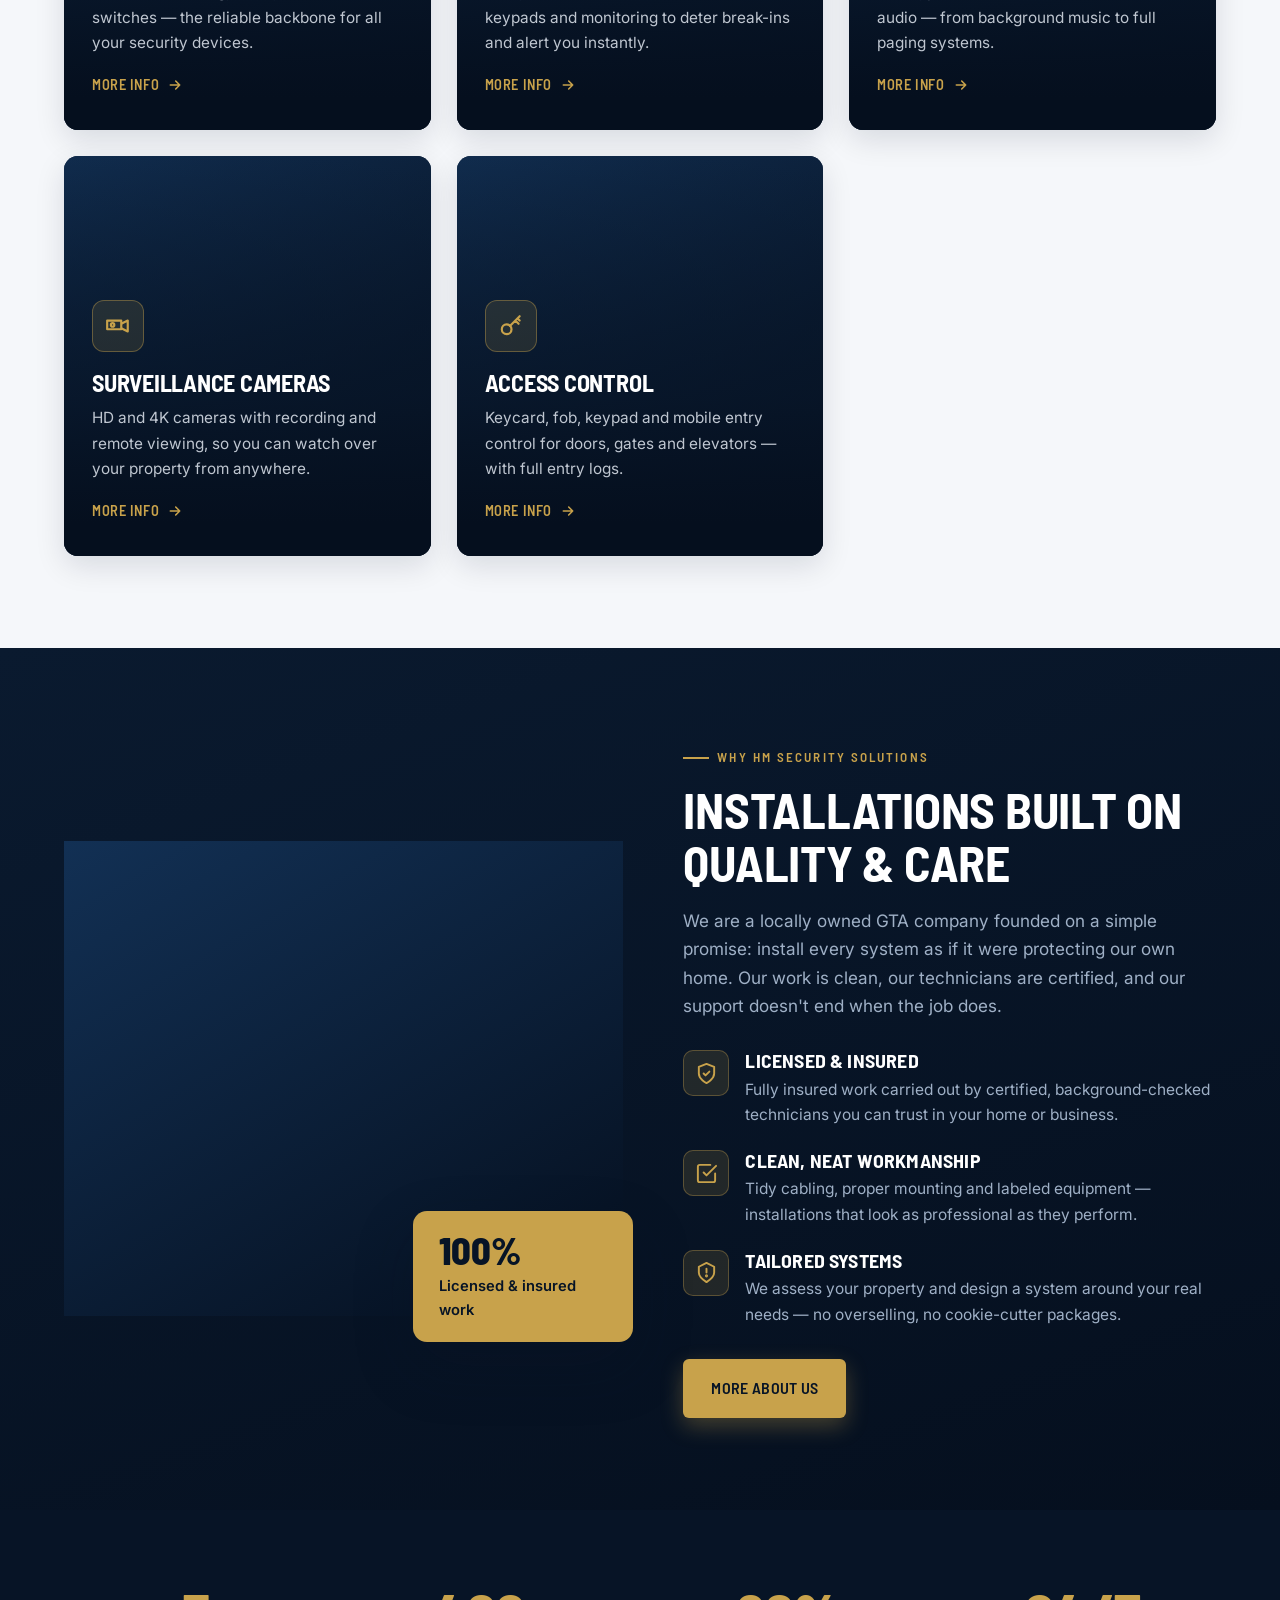
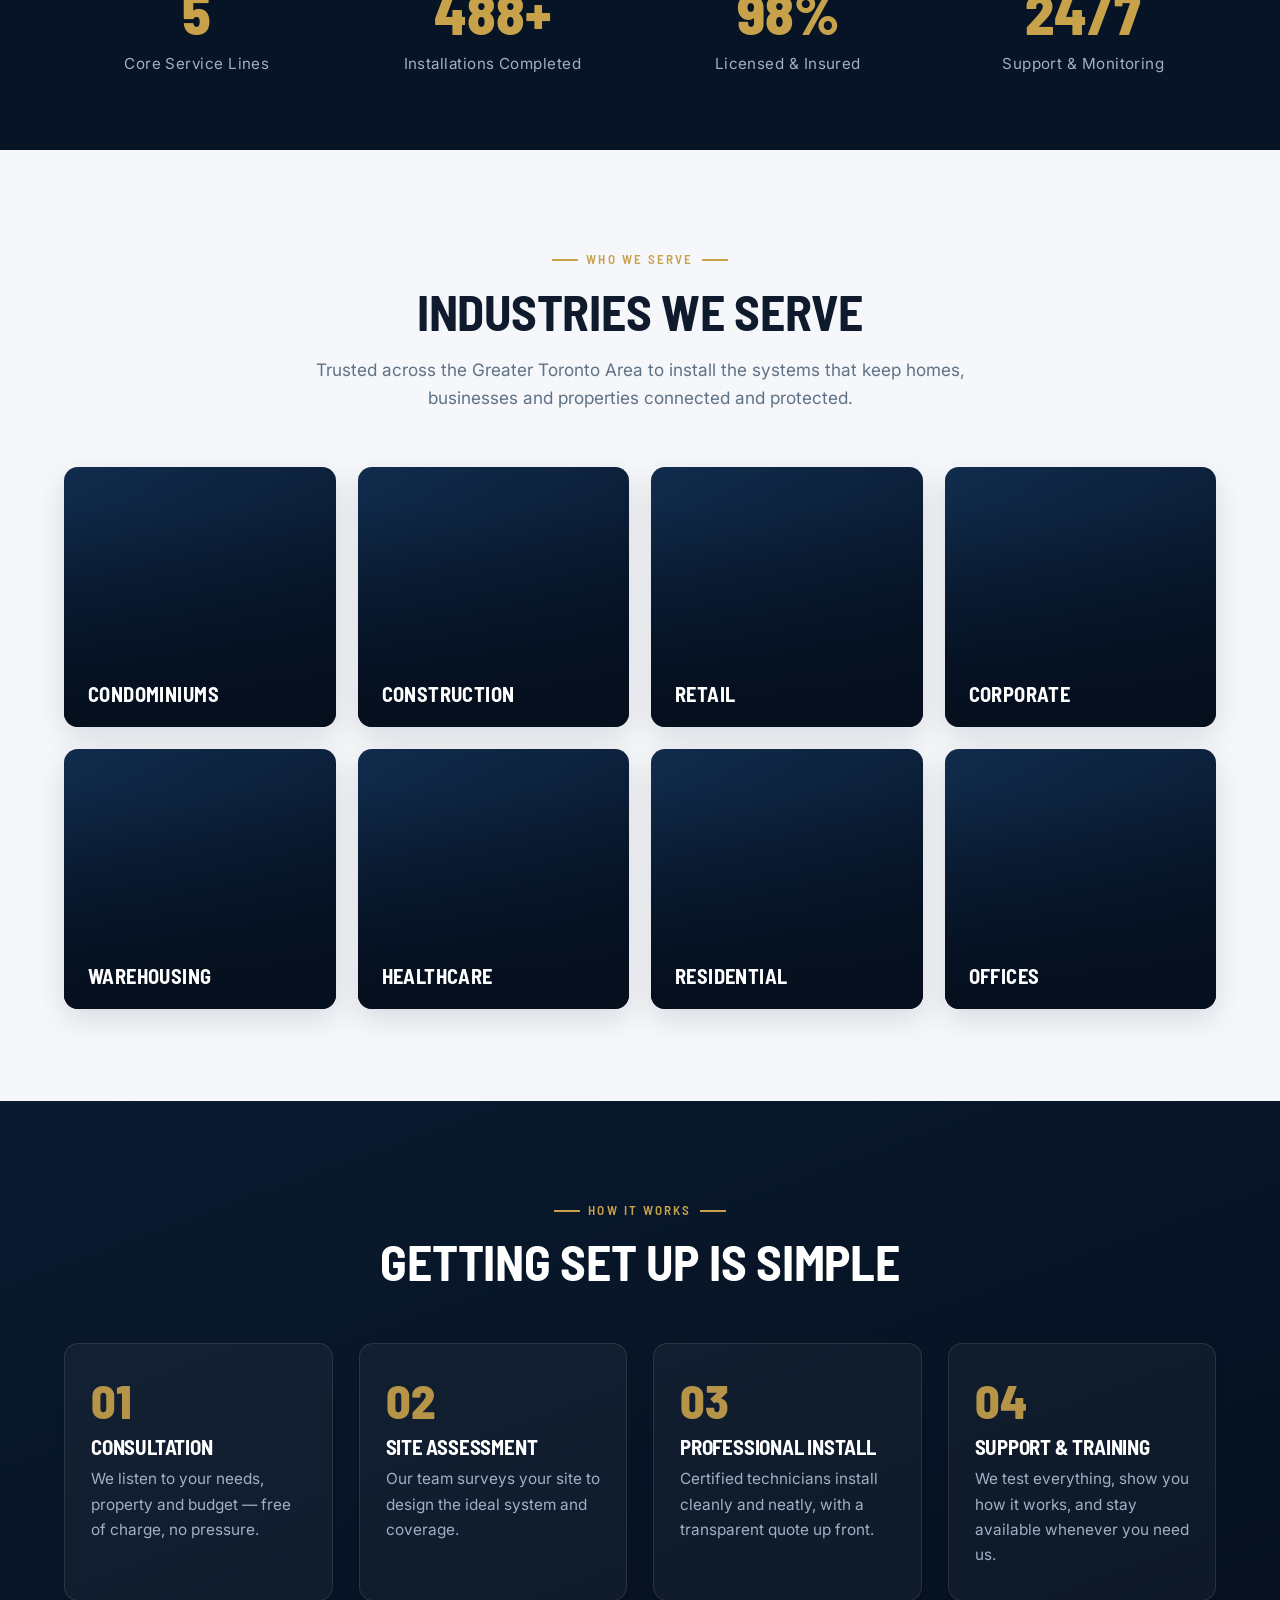
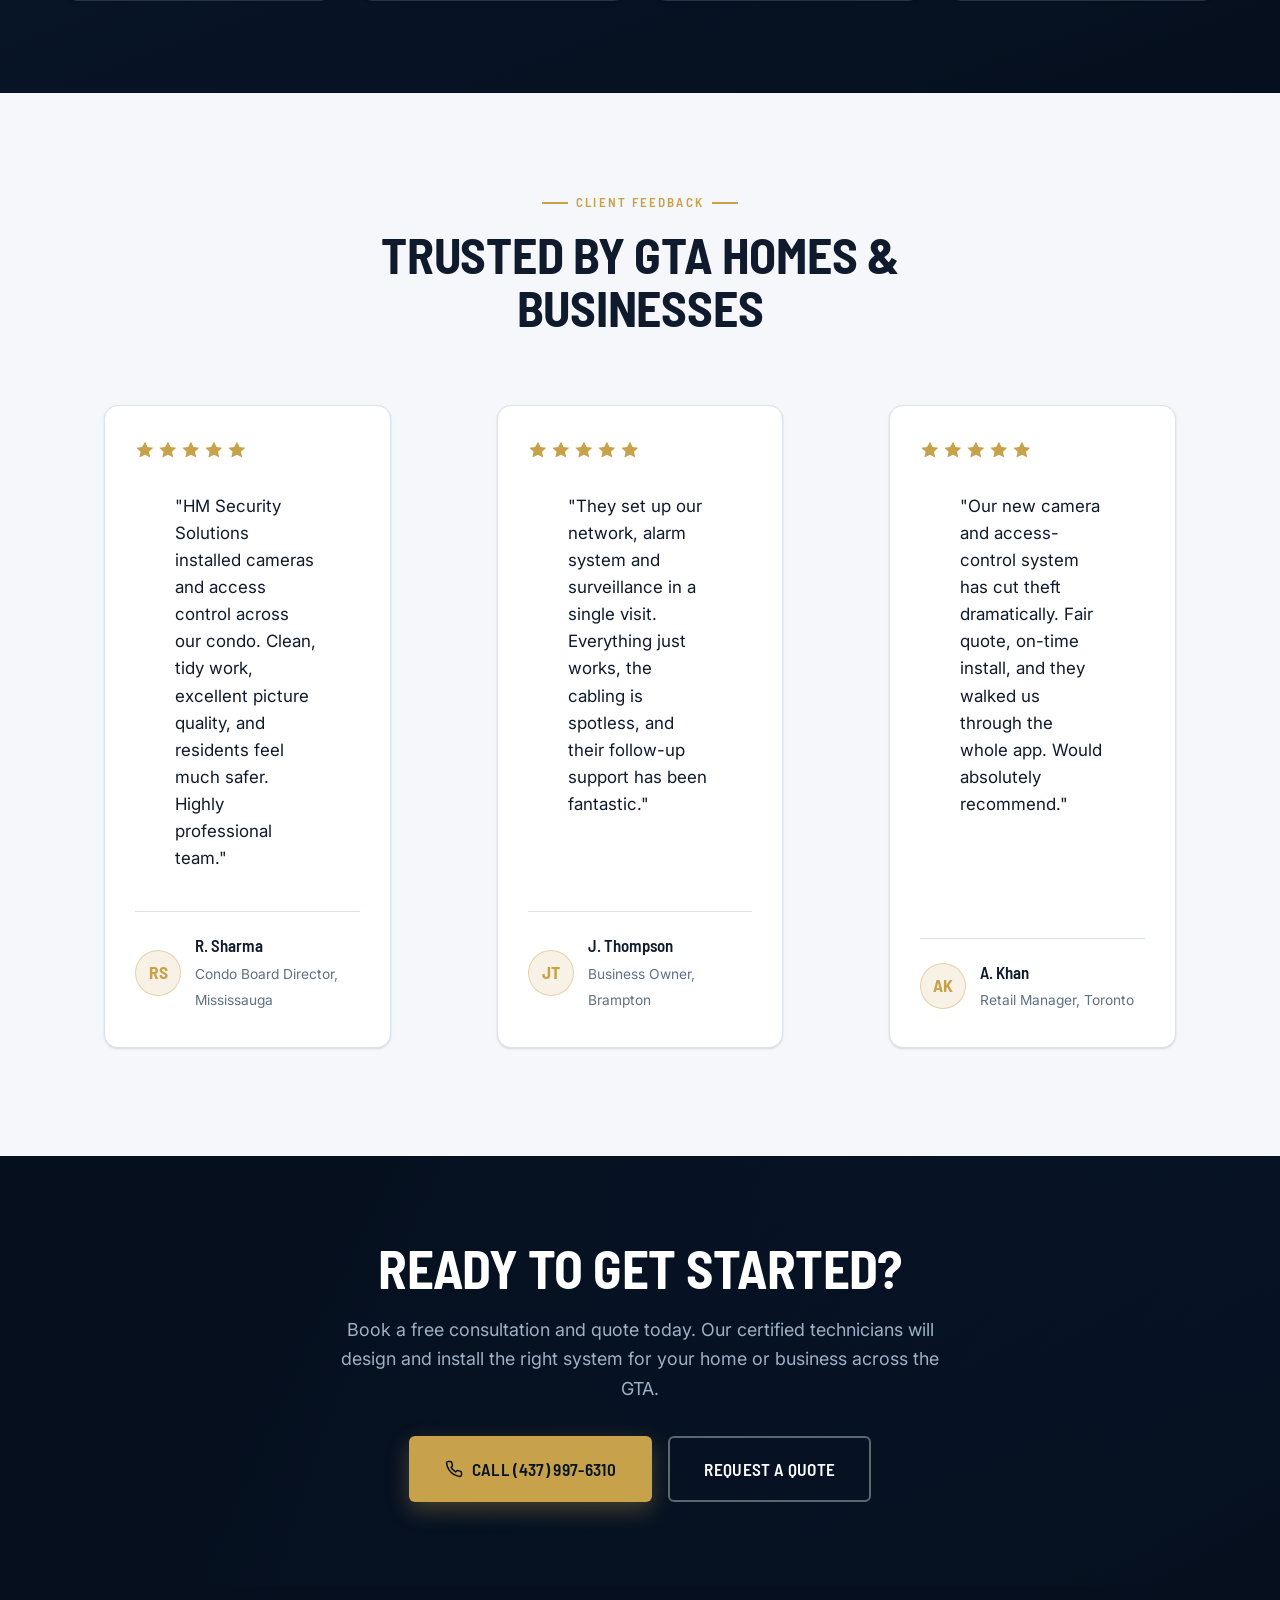
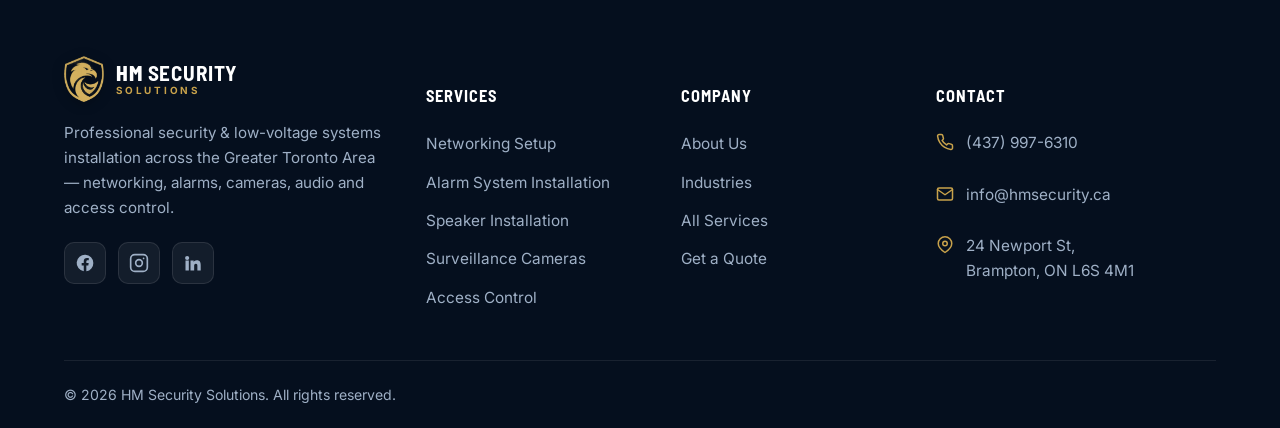
==== commit f14b8217: "Add space in wordmark: HM Security Co-Authored-By: Claude Opus 4.8 (1M context) <noreply@anthropic.c" ====
--- a/index.html
+++ b/index.html
@@ -23,7 +23,7 @@
     <div class="container nav">
       <a class="brand" href="index.html" aria-label="HM Security Solutions home">
         <img class="brand__mark" src="logo-mark.png" alt="HM Security Solutions eagle emblem" width="278" height="320" />
-        <span class="brand__text"><span class="brand__name">HM<b>Security</b></span><span class="brand__tag">Solutions</span></span>
+        <span class="brand__text"><span class="brand__name">HM <b>Security</b></span><span class="brand__tag">Solutions</span></span>
       </a>
       <nav class="nav__links" aria-label="Primary">
         <a href="index.html" class="active">Home</a>
@@ -269,7 +269,7 @@
     <div class="container">
       <div class="footer-grid">
         <div class="footer-brand">
-          <a class="brand" href="index.html"><img class="brand__mark" src="logo-mark.png" alt="HM Security Solutions eagle emblem" width="278" height="320" /><span class="brand__text"><span class="brand__name">HM<b>Security</b></span><span class="brand__tag">Solutions</span></span></a>
+          <a class="brand" href="index.html"><img class="brand__mark" src="logo-mark.png" alt="HM Security Solutions eagle emblem" width="278" height="320" /><span class="brand__text"><span class="brand__name">HM <b>Security</b></span><span class="brand__tag">Solutions</span></span></a>
           <p>Professional security &amp; low-voltage systems installation across the Greater Toronto Area — networking, alarms, cameras, audio and access control.</p>
           <div class="footer-social">
             <a href="#" aria-label="Facebook"><svg viewBox="0 0 24 24" fill="currentColor" aria-hidden="true"><path d="M22 12a10 10 0 1 0-11.5 9.9v-7H8v-2.9h2.5V9.8c0-2.5 1.5-3.9 3.8-3.9 1.1 0 2.2.2 2.2.2v2.5h-1.3c-1.2 0-1.6.8-1.6 1.6v1.9h2.8l-.4 2.9h-2.4v7A10 10 0 0 0 22 12z"/></svg></a>
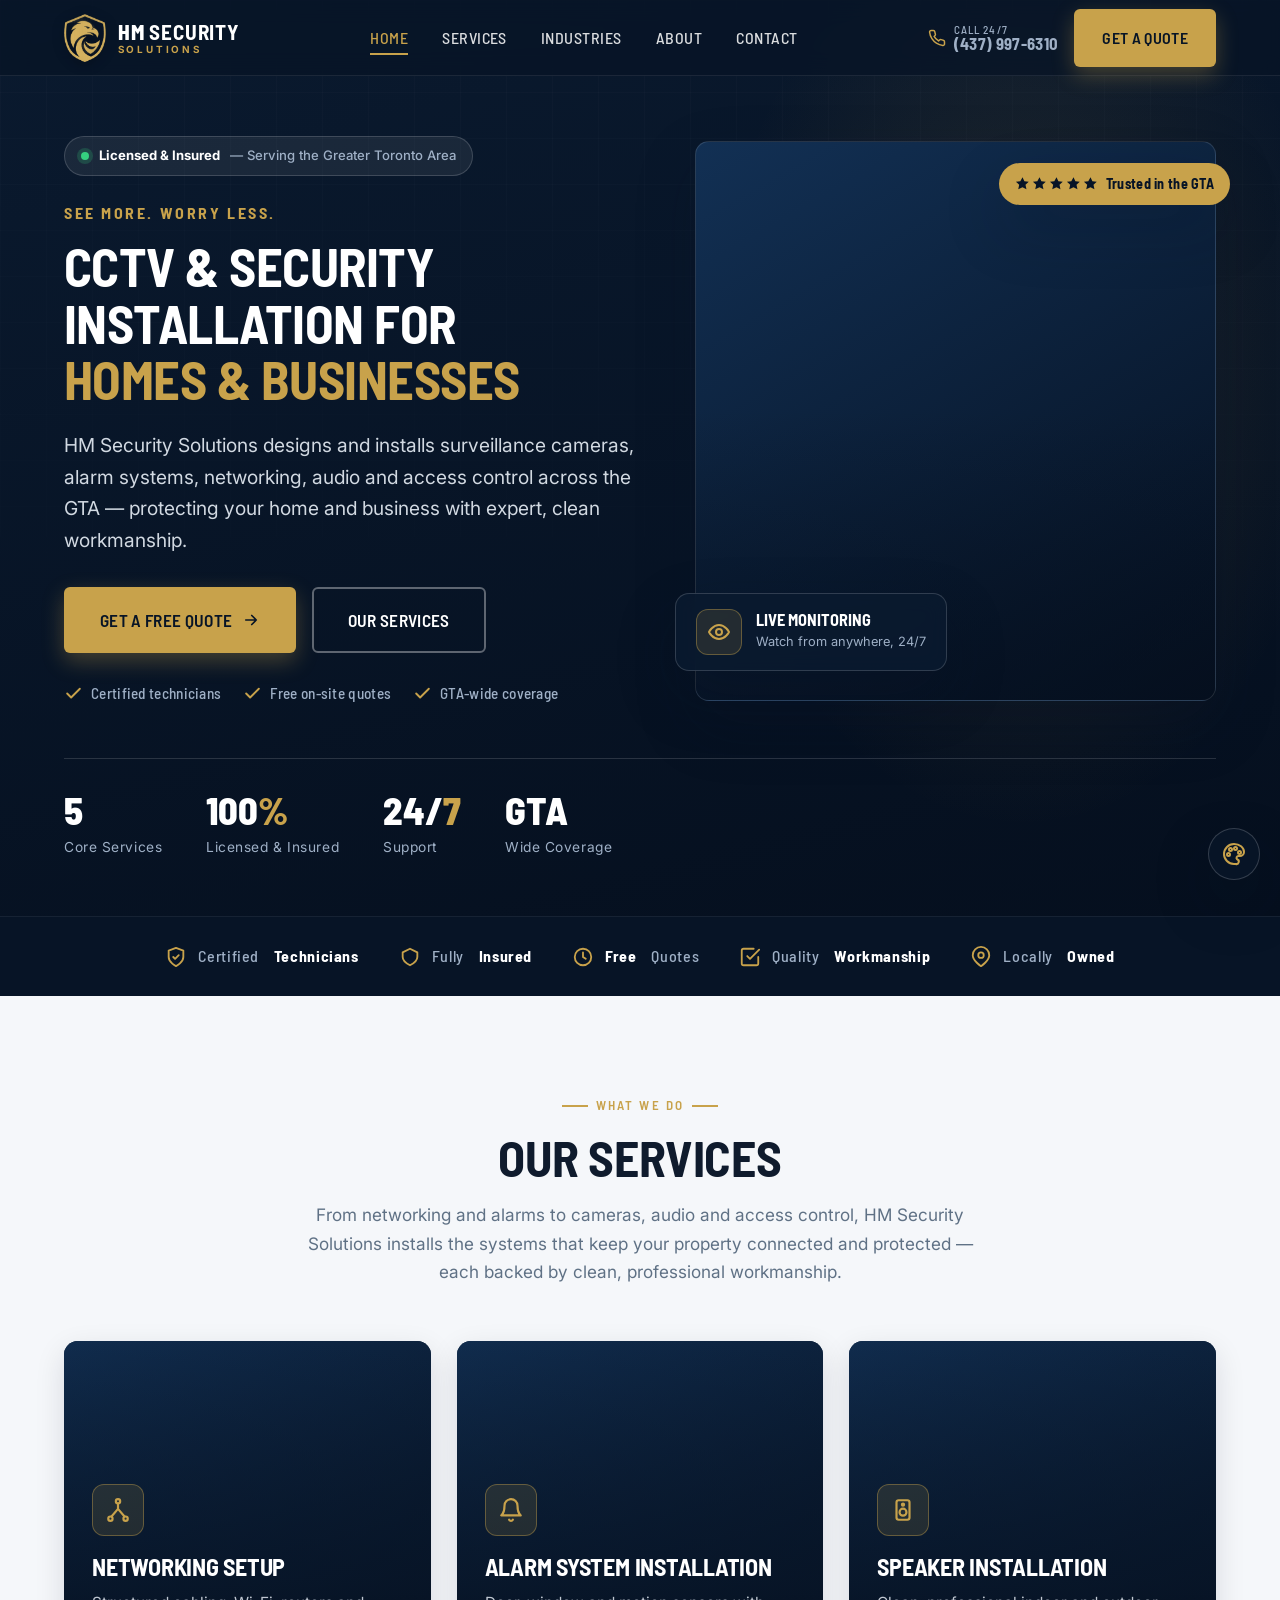
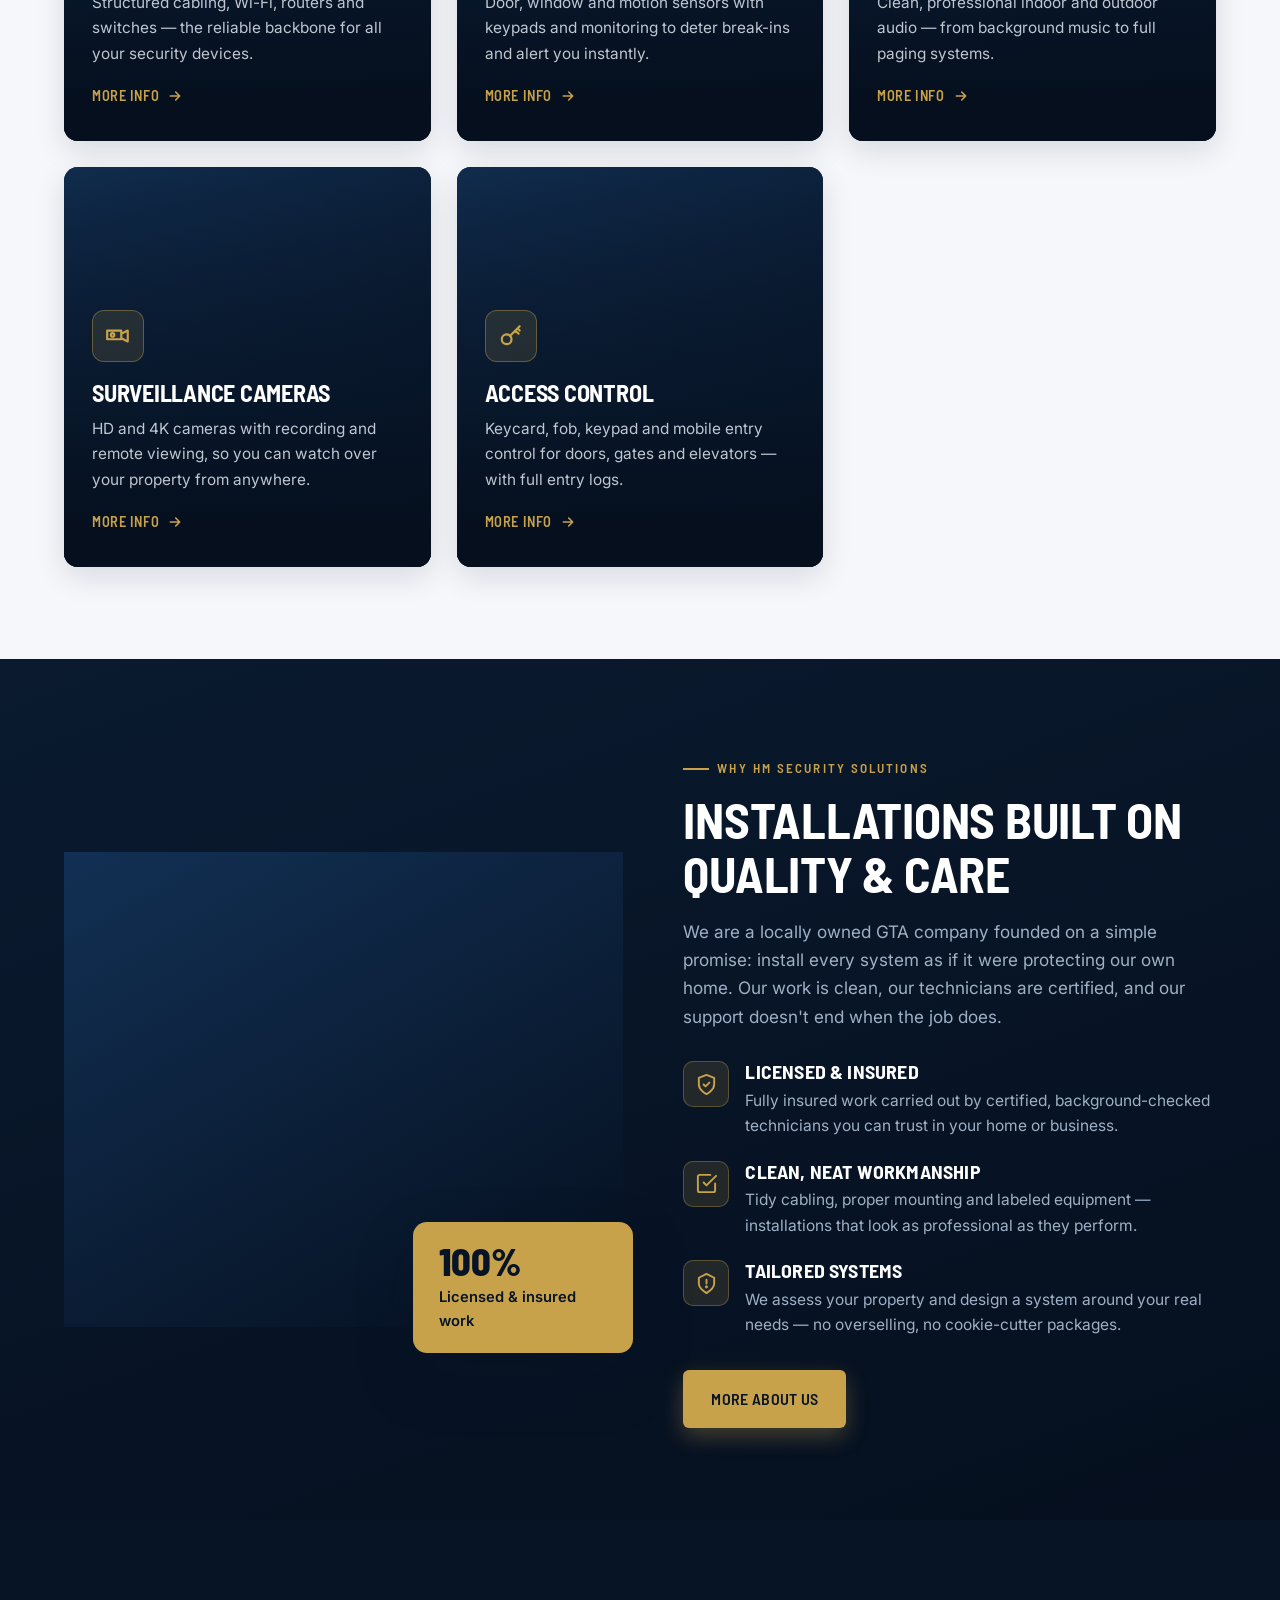
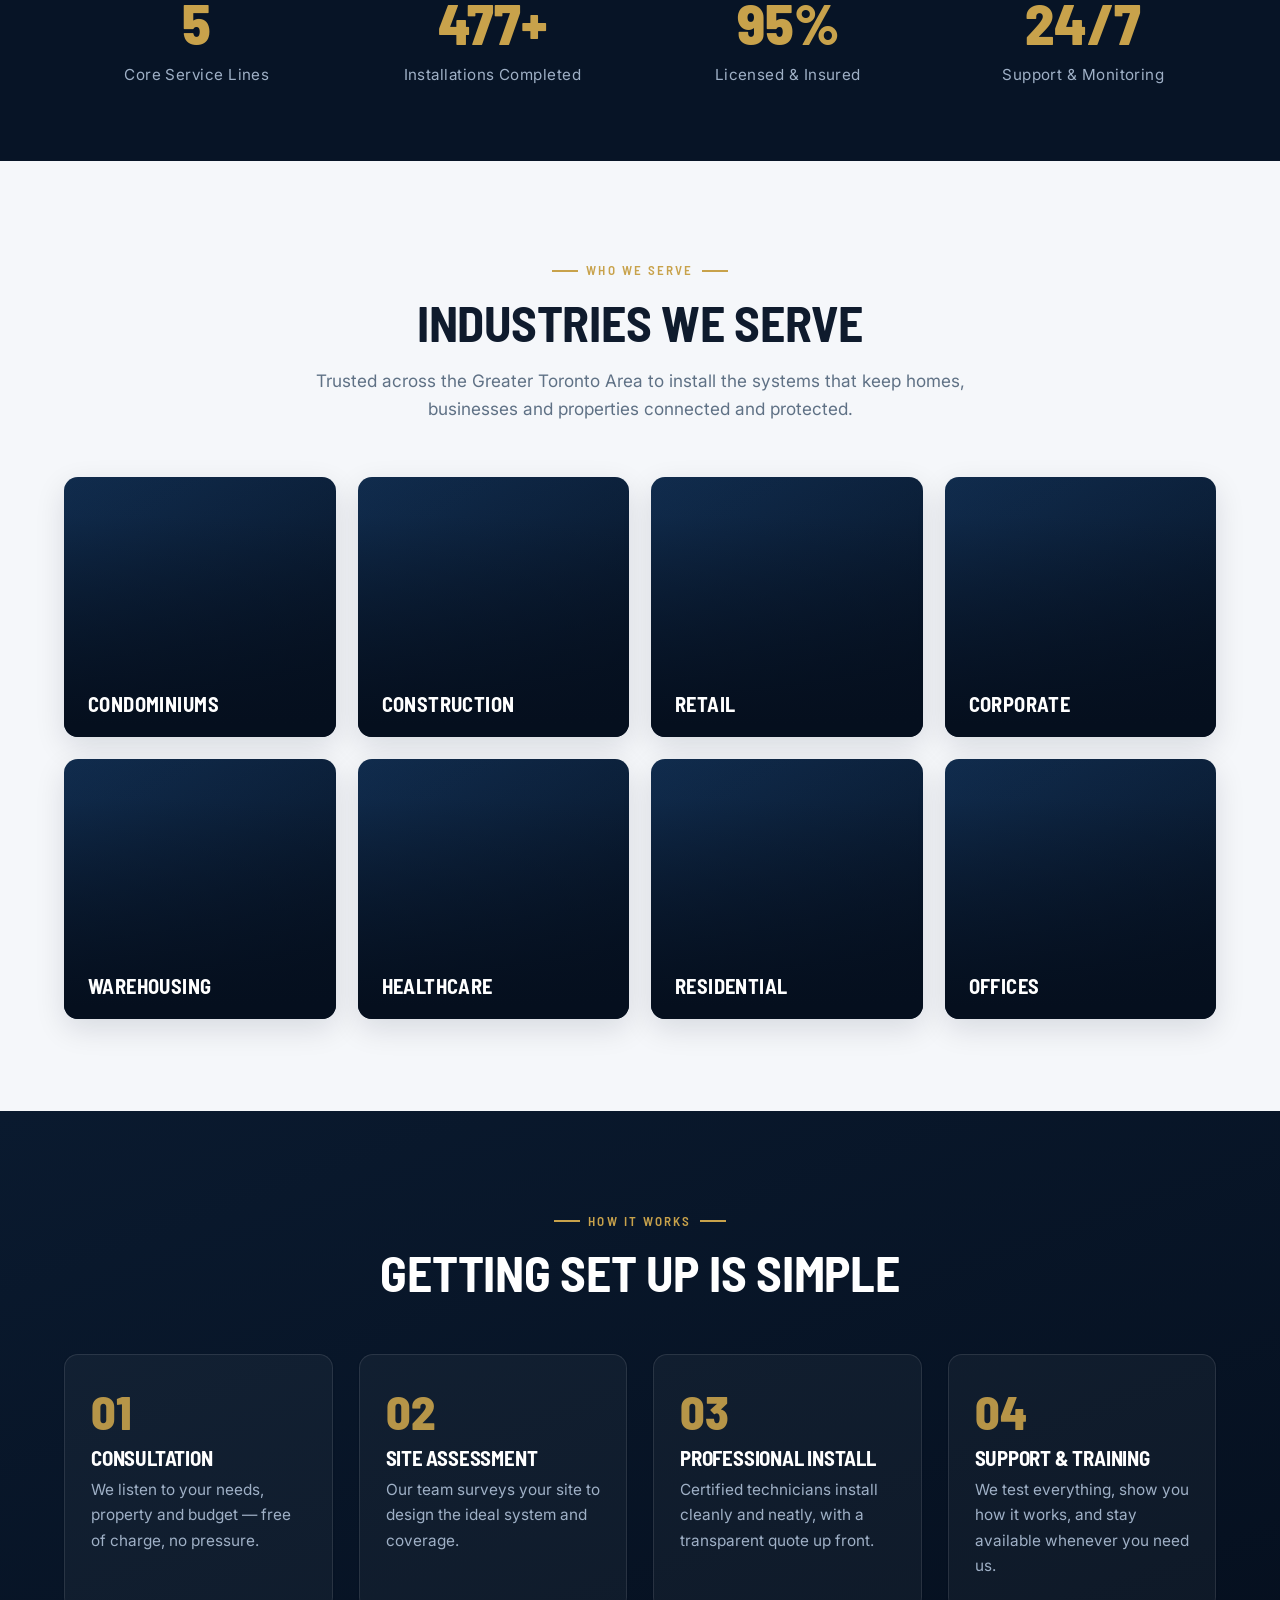
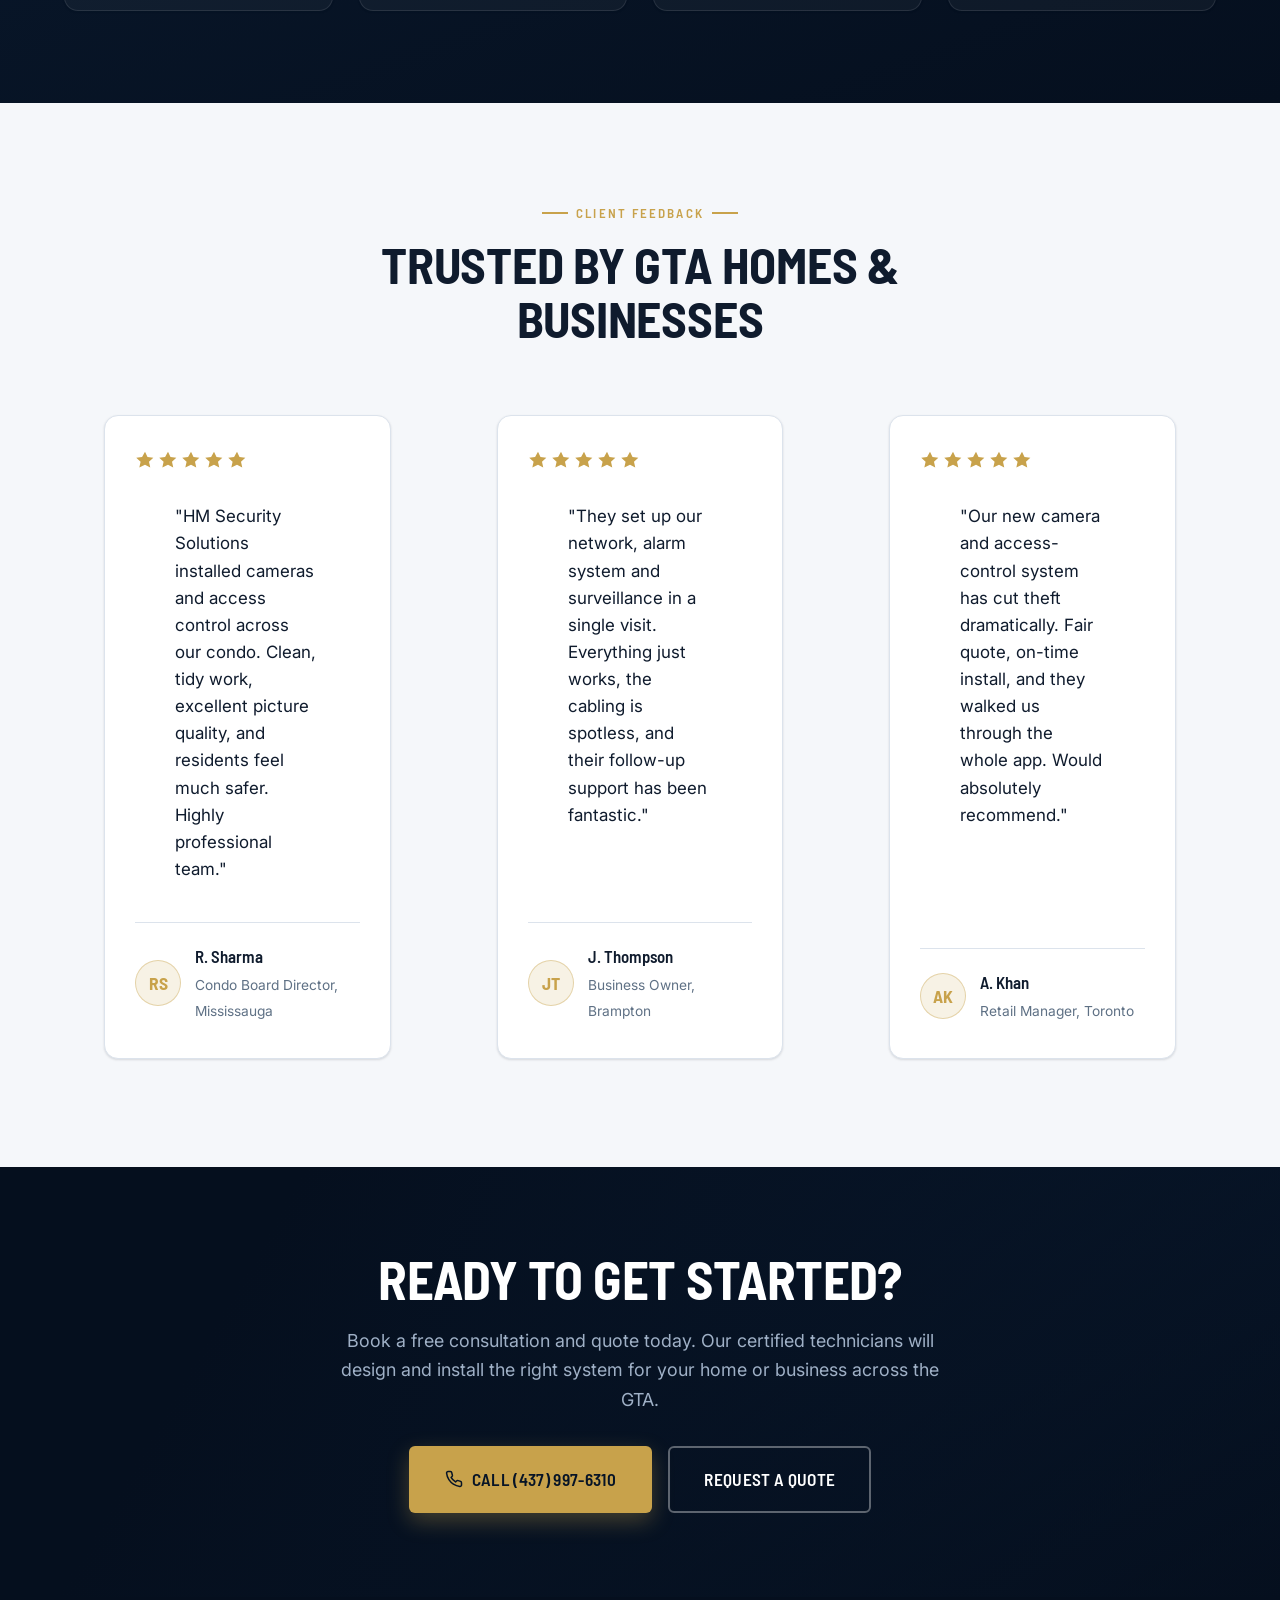
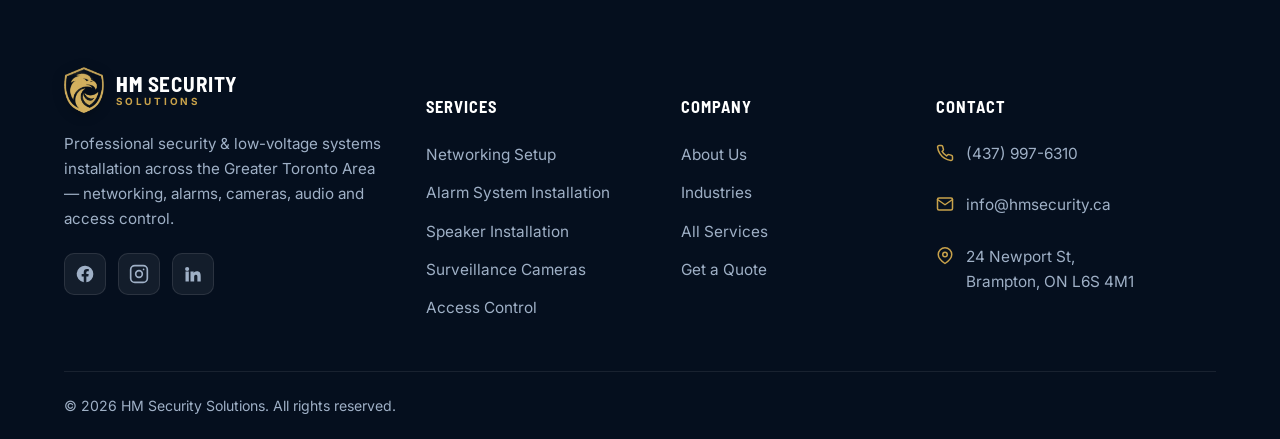
==== commit 1f34030a: "Hero: main line 'CCTV & Security Installation for Homes & Businesses'; slogan small Co-Authored-By: " ====
--- a/index.html
+++ b/index.html
@@ -46,7 +46,8 @@
         <div class="hero__inner">
           <div class="hero__content">
             <span class="hero__badge"><span class="dot"></span> <b>Licensed &amp; Insured</b> — Serving the Greater Toronto Area</span>
-            <h1>See More. <span class="gold">Worry Less.</span></h1>
+            <span class="hero__slogan">See More. Worry Less.</span>
+            <h1>CCTV &amp; Security Installation for <span class="gold">Homes &amp; Businesses</span></h1>
             <p class="hero__sub">HM Security Solutions designs and installs surveillance cameras, alarm systems, networking, audio and access control across the GTA — protecting your home and business with expert, clean workmanship.</p>
             <div class="hero__actions">
               <a class="btn btn--primary btn--lg" href="contact.html">Get a Free Quote <svg viewBox="0 0 24 24" fill="none" stroke="currentColor" stroke-width="2.2" aria-hidden="true"><path d="M5 12h14M13 6l6 6-6 6" stroke-linecap="round" stroke-linejoin="round"/></svg></a>
--- a/assets/css/style.css
+++ b/assets/css/style.css
@@ -224,7 +224,8 @@
 }
 .hero__badge b { color: var(--white); }
 .hero__badge .dot { width: 8px; height: 8px; border-radius: 50%; background: #35d07f; box-shadow: 0 0 0 4px rgba(53,208,127,0.2); }
-.hero h1 { font-size: clamp(2.5rem, 5.4vw, 4.6rem); text-transform: uppercase; letter-spacing: -0.015em; }
+.hero__slogan { display: block; font-family: var(--font-head); font-weight: 700; color: var(--gold); letter-spacing: 0.16em; text-transform: uppercase; font-size: 1rem; margin-bottom: 12px; }
+.hero h1 { font-size: clamp(1.95rem, 4.1vw, 3.4rem); text-transform: uppercase; letter-spacing: -0.01em; }
 .hero h1 .gold { display: block; }
 .hero__sub { font-size: clamp(1.02rem, 1.55vw, 1.2rem); color: rgba(232,238,246,0.9); margin: 22px 0 30px; max-width: 52ch; }
 .hero__actions { display: flex; flex-wrap: wrap; gap: 16px; }
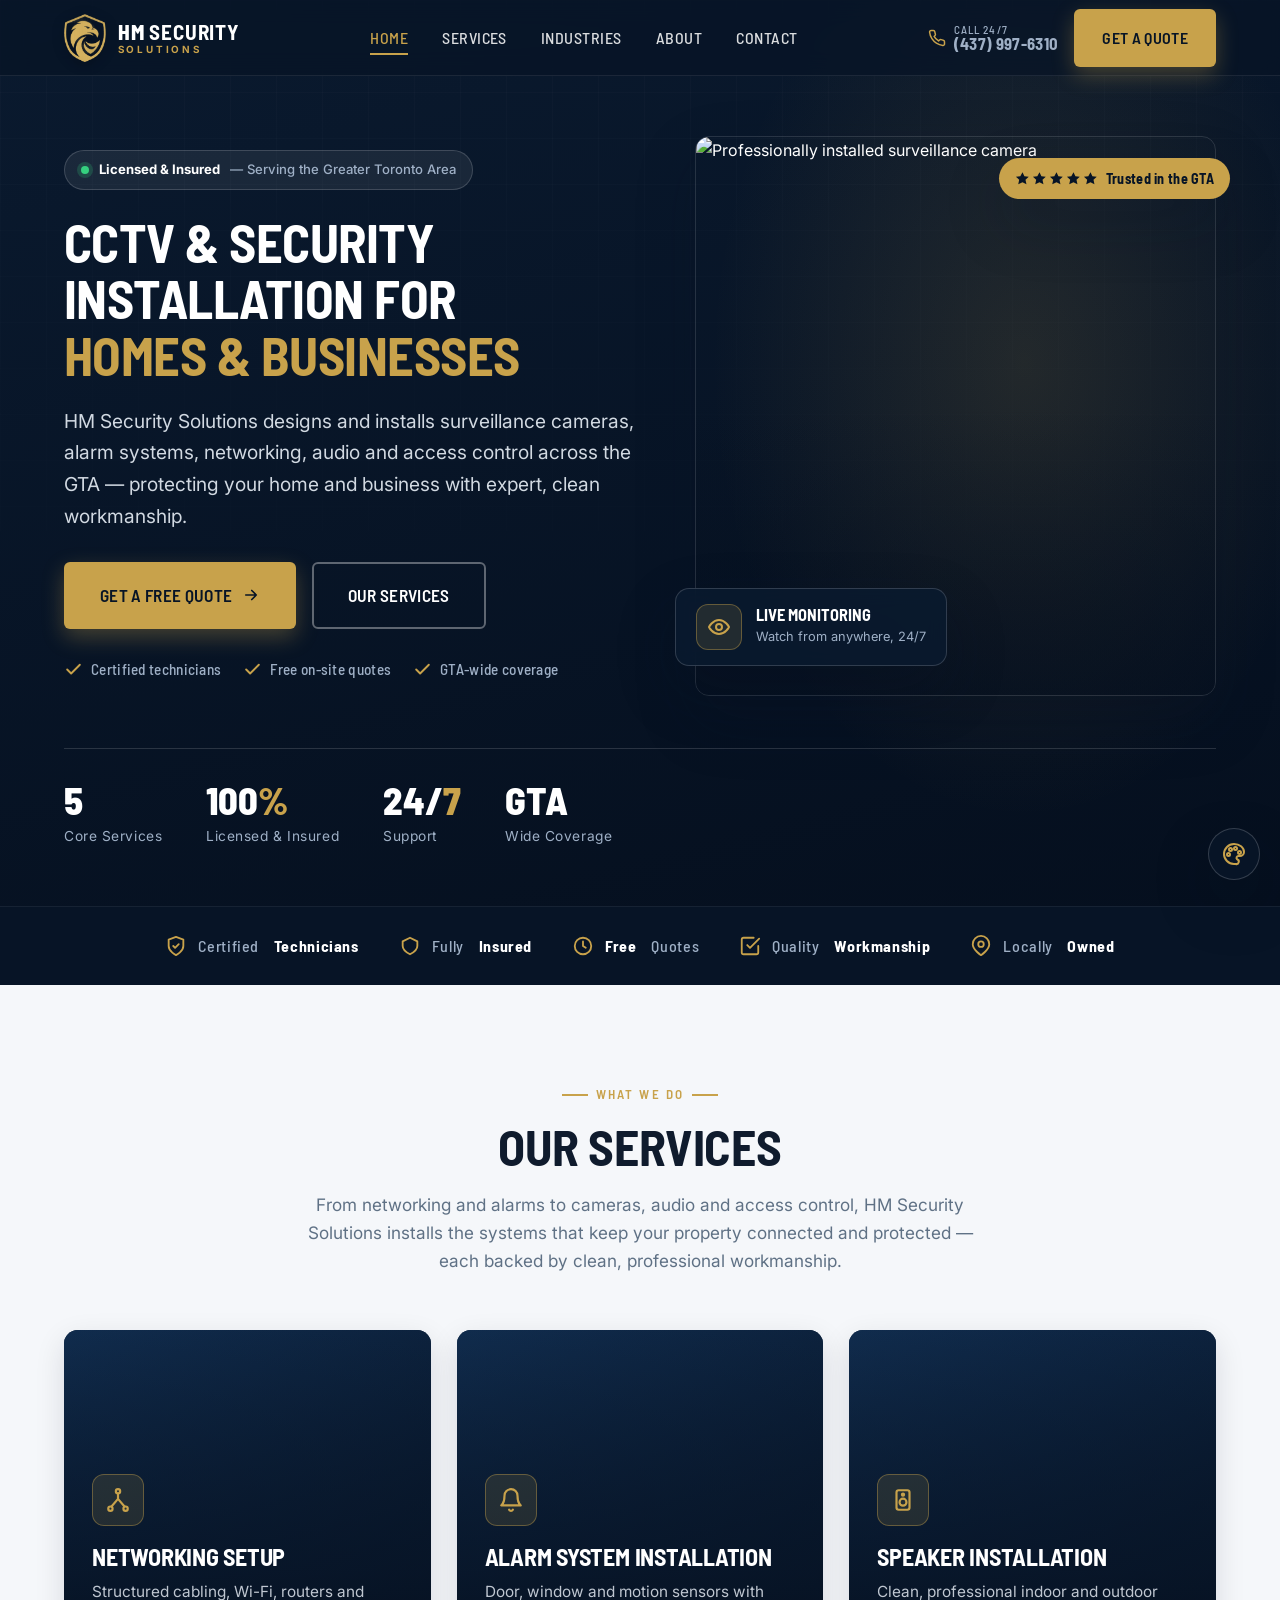
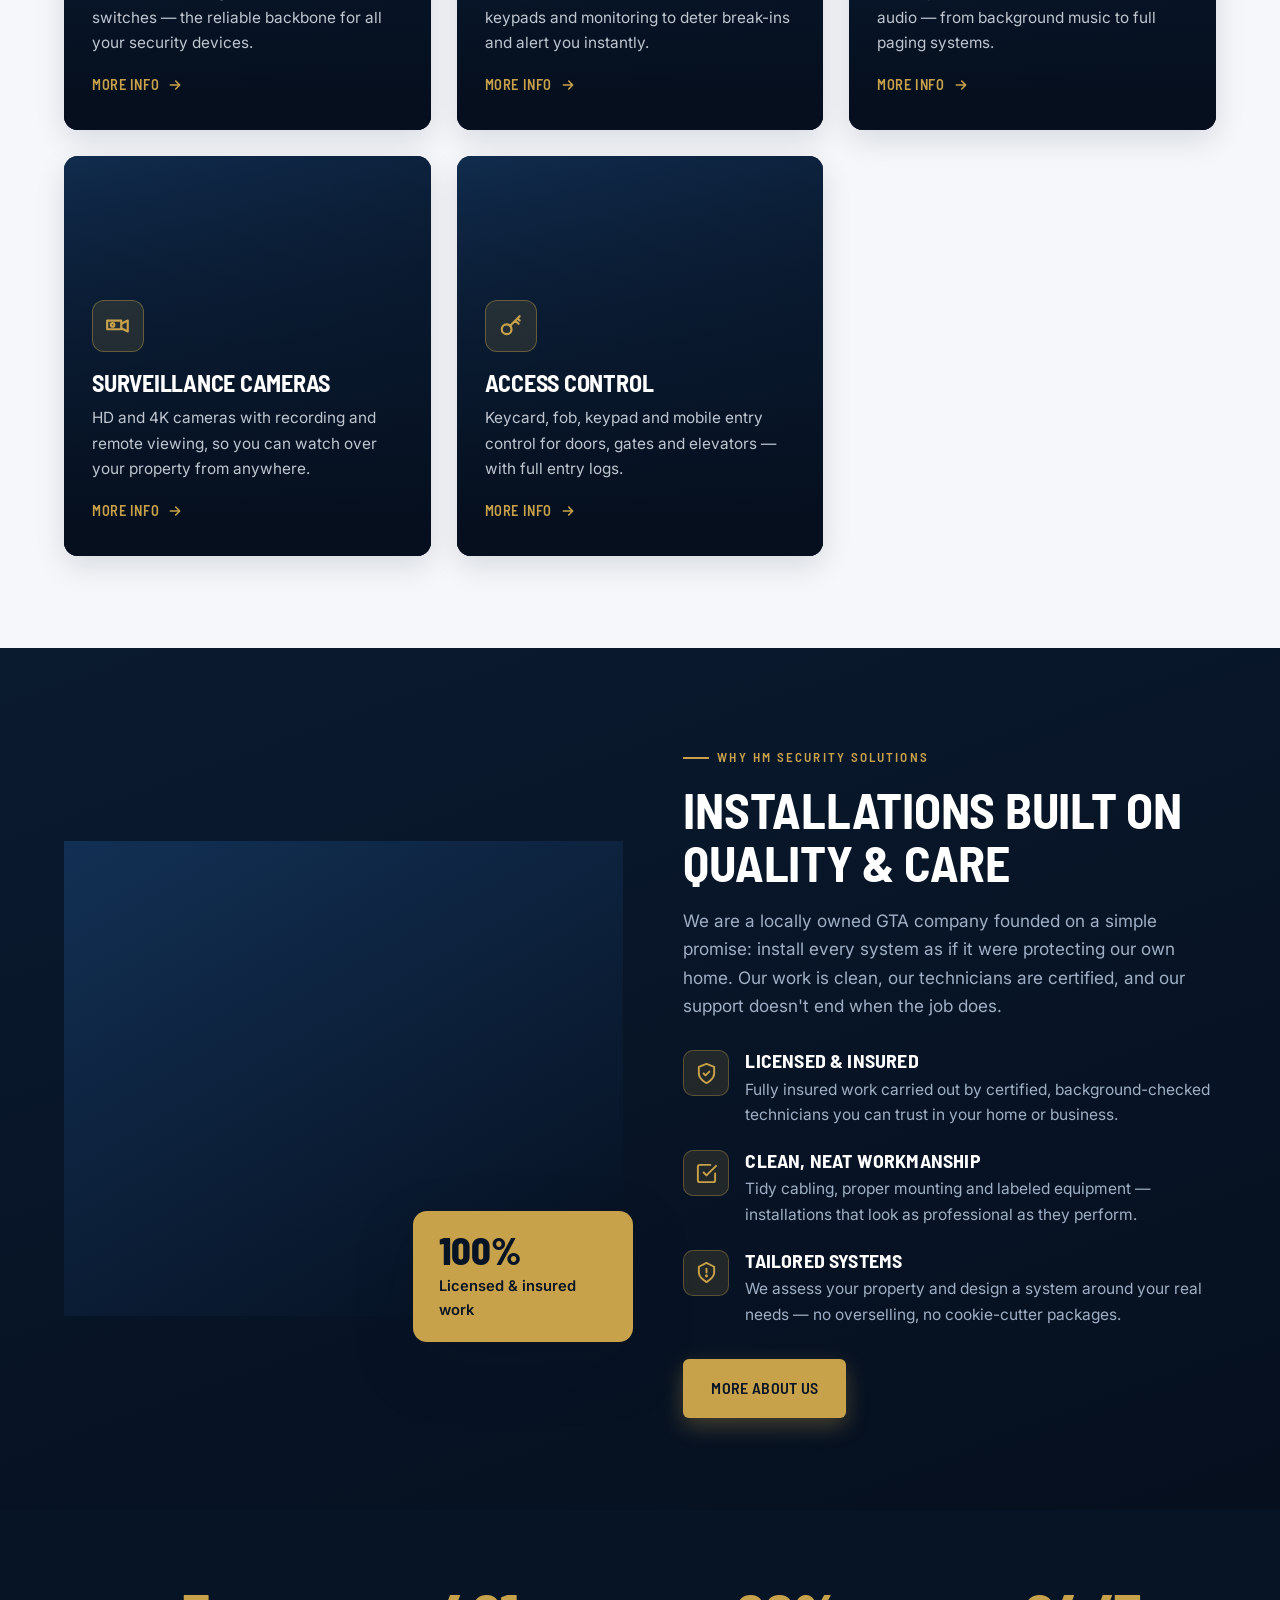
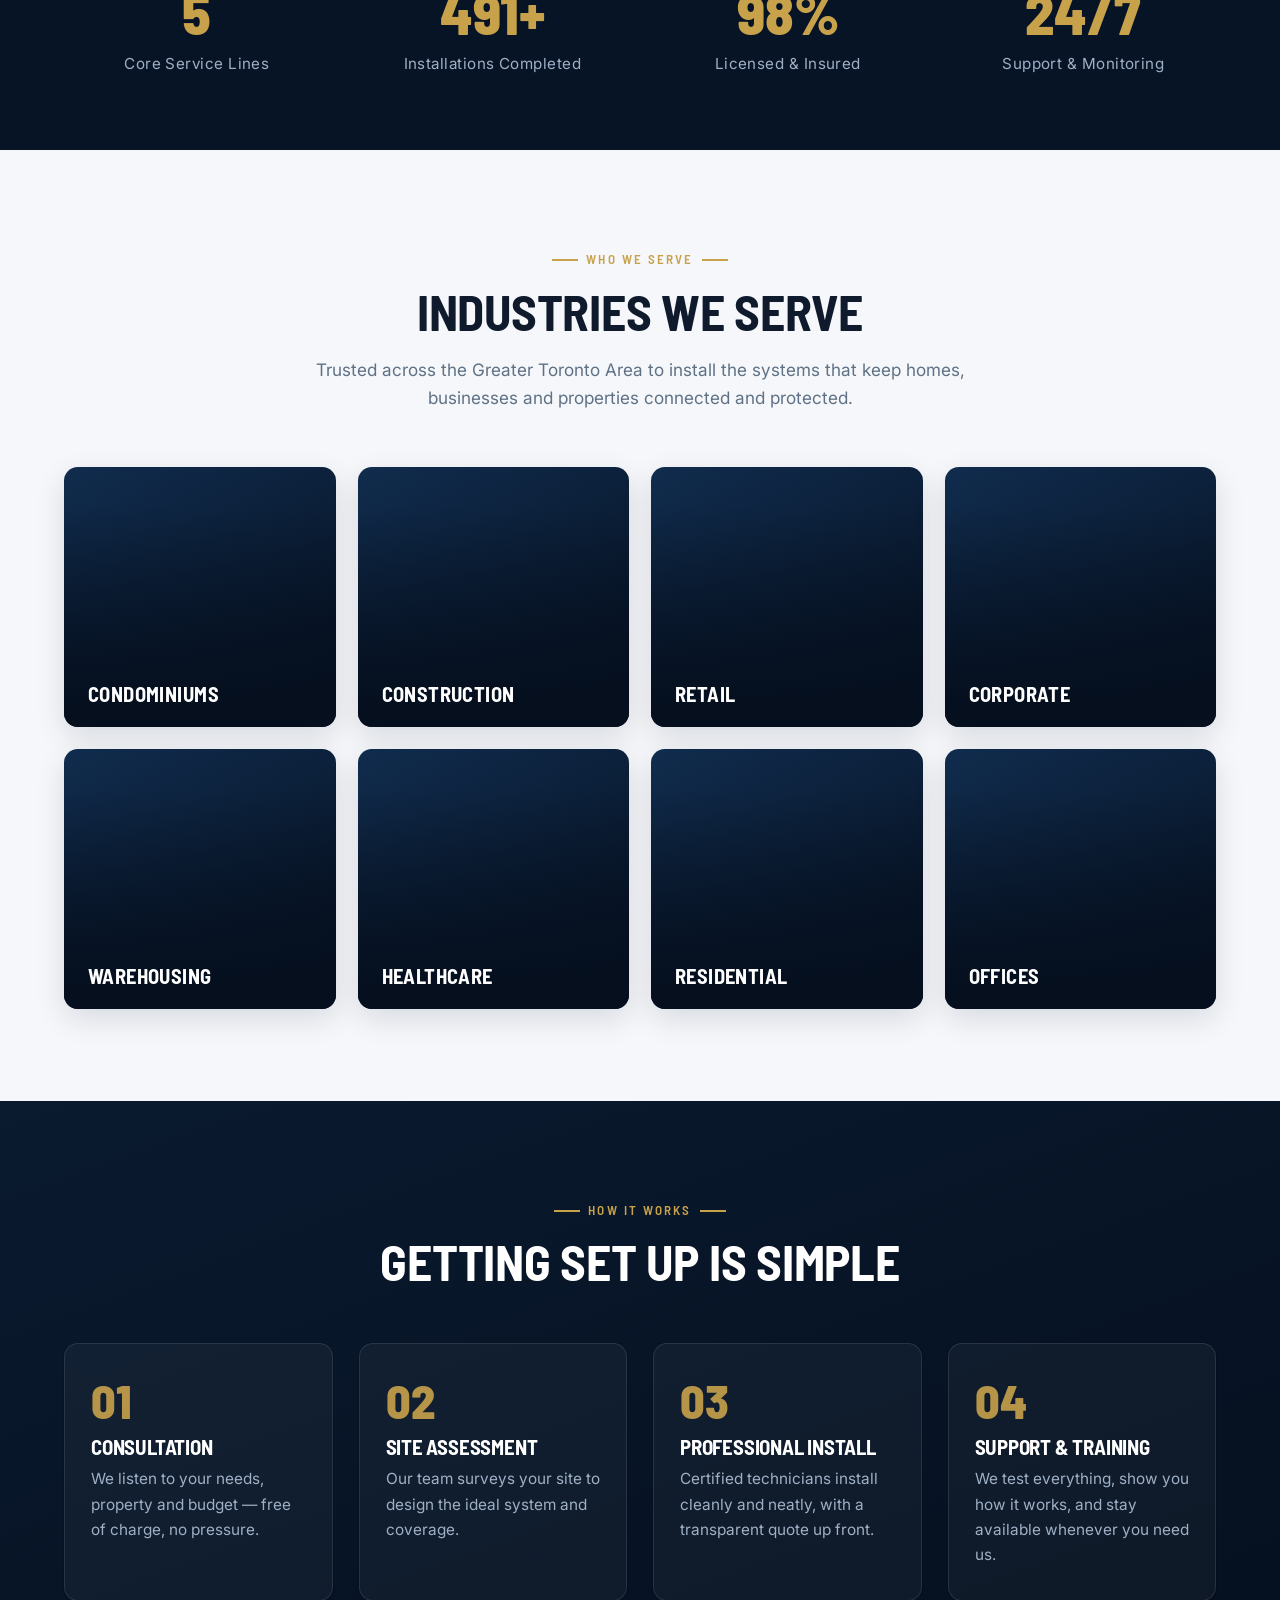
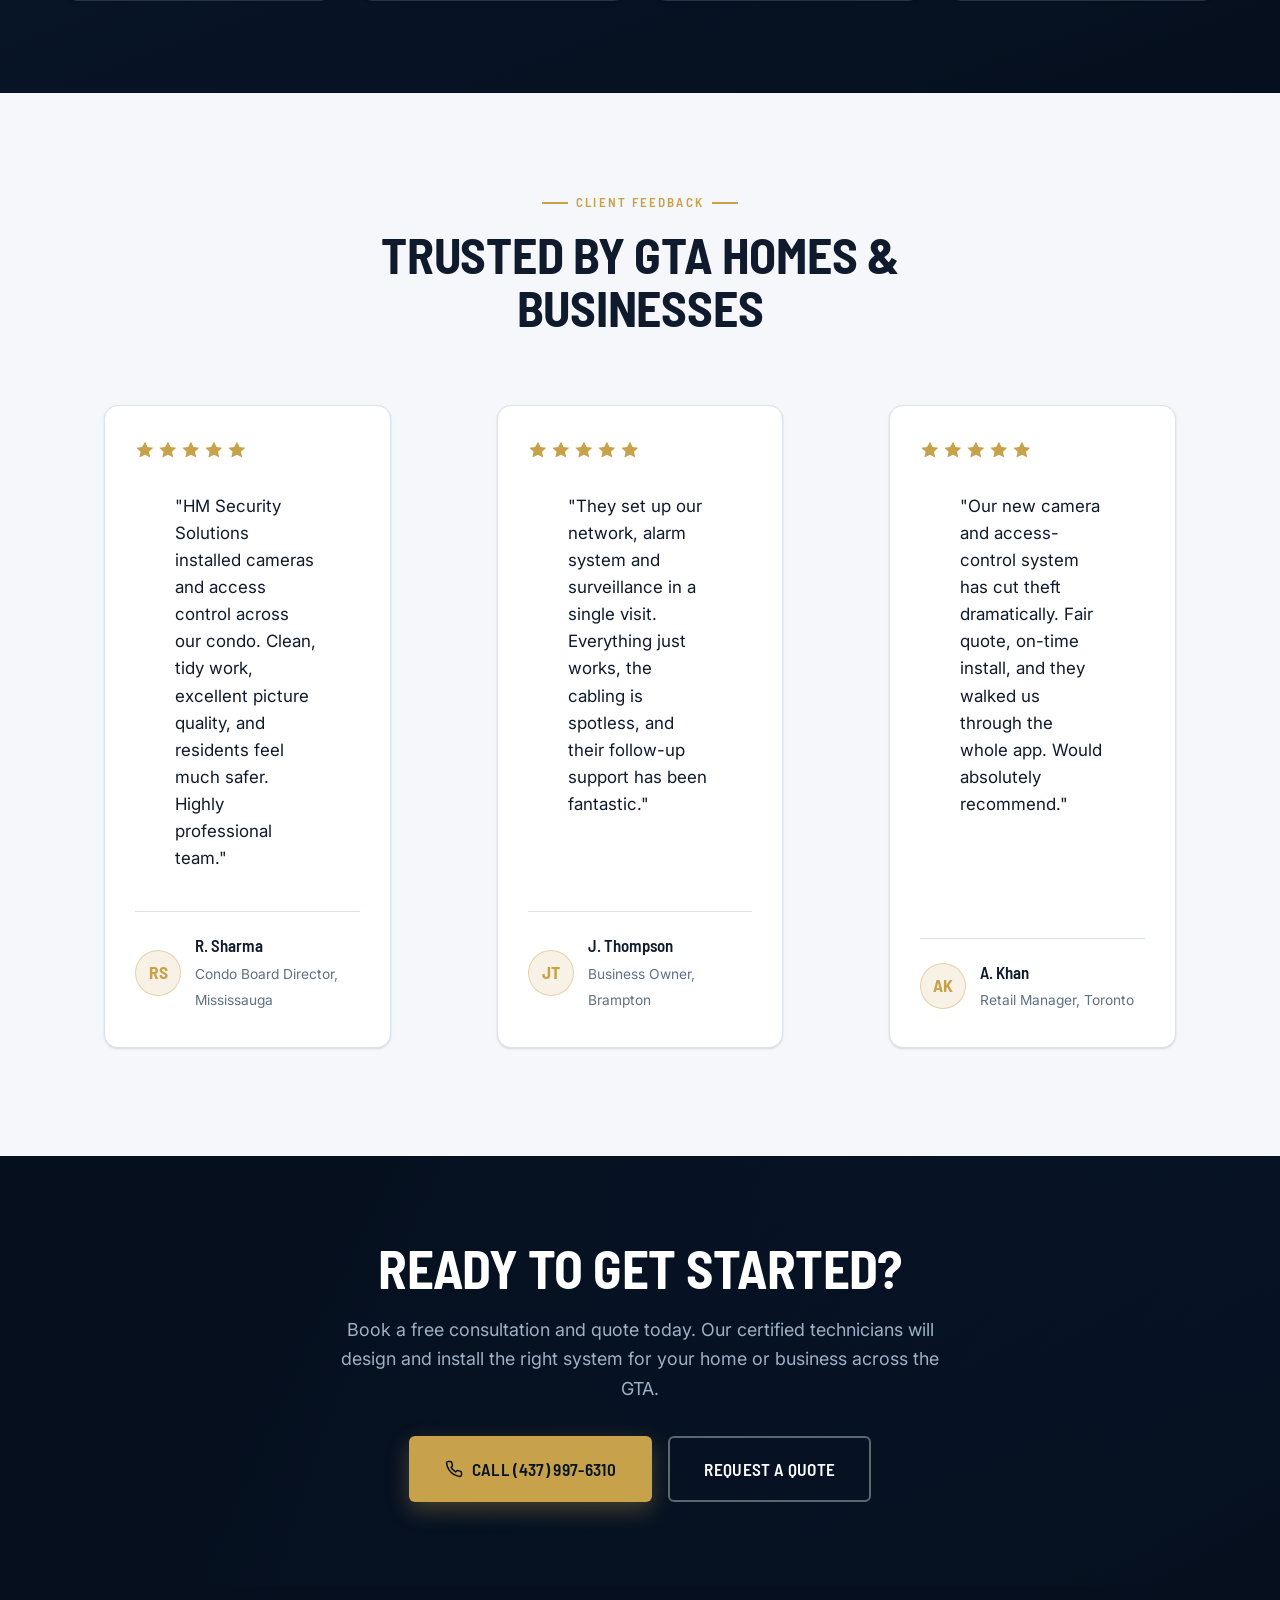
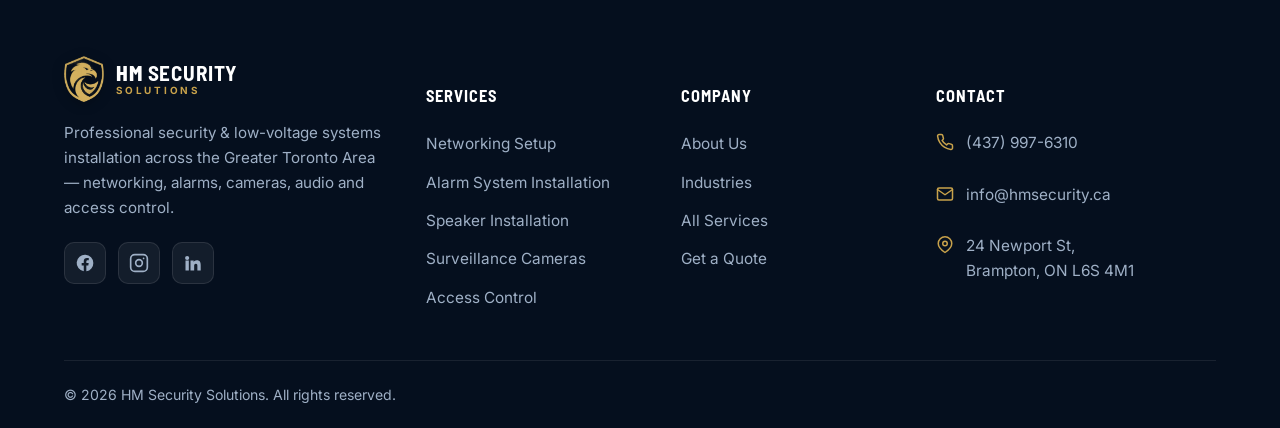
==== commit a9b169c3: "Remove 'See More. Worry Less.' slogan from hero Co-Authored-By: Claude Opus 4.8 (1M context) <norepl" ====
--- a/index.html
+++ b/index.html
@@ -46,7 +46,6 @@
         <div class="hero__inner">
           <div class="hero__content">
             <span class="hero__badge"><span class="dot"></span> <b>Licensed &amp; Insured</b> — Serving the Greater Toronto Area</span>
-            <span class="hero__slogan">See More. Worry Less.</span>
             <h1>CCTV &amp; Security Installation for <span class="gold">Homes &amp; Businesses</span></h1>
             <p class="hero__sub">HM Security Solutions designs and installs surveillance cameras, alarm systems, networking, audio and access control across the GTA — protecting your home and business with expert, clean workmanship.</p>
             <div class="hero__actions">
--- a/assets/css/style.css
+++ b/assets/css/style.css
@@ -224,7 +224,7 @@
 }
 .hero__badge b { color: var(--white); }
 .hero__badge .dot { width: 8px; height: 8px; border-radius: 50%; background: #35d07f; box-shadow: 0 0 0 4px rgba(53,208,127,0.2); }
-.hero__slogan { display: block; font-family: var(--font-head); font-weight: 700; color: var(--gold); letter-spacing: 0.16em; text-transform: uppercase; font-size: 1rem; margin-bottom: 12px; }
+.hero__slogan { display: block; font-family: var(--font-head); font-weight: 700; color: var(--gold); letter-spacing: 0.16em; text-transform: uppercase; font-size: 1rem; margin-top: 16px; }
 .hero h1 { font-size: clamp(1.95rem, 4.1vw, 3.4rem); text-transform: uppercase; letter-spacing: -0.01em; }
 .hero h1 .gold { display: block; }
 .hero__sub { font-size: clamp(1.02rem, 1.55vw, 1.2rem); color: rgba(232,238,246,0.9); margin: 22px 0 30px; max-width: 52ch; }
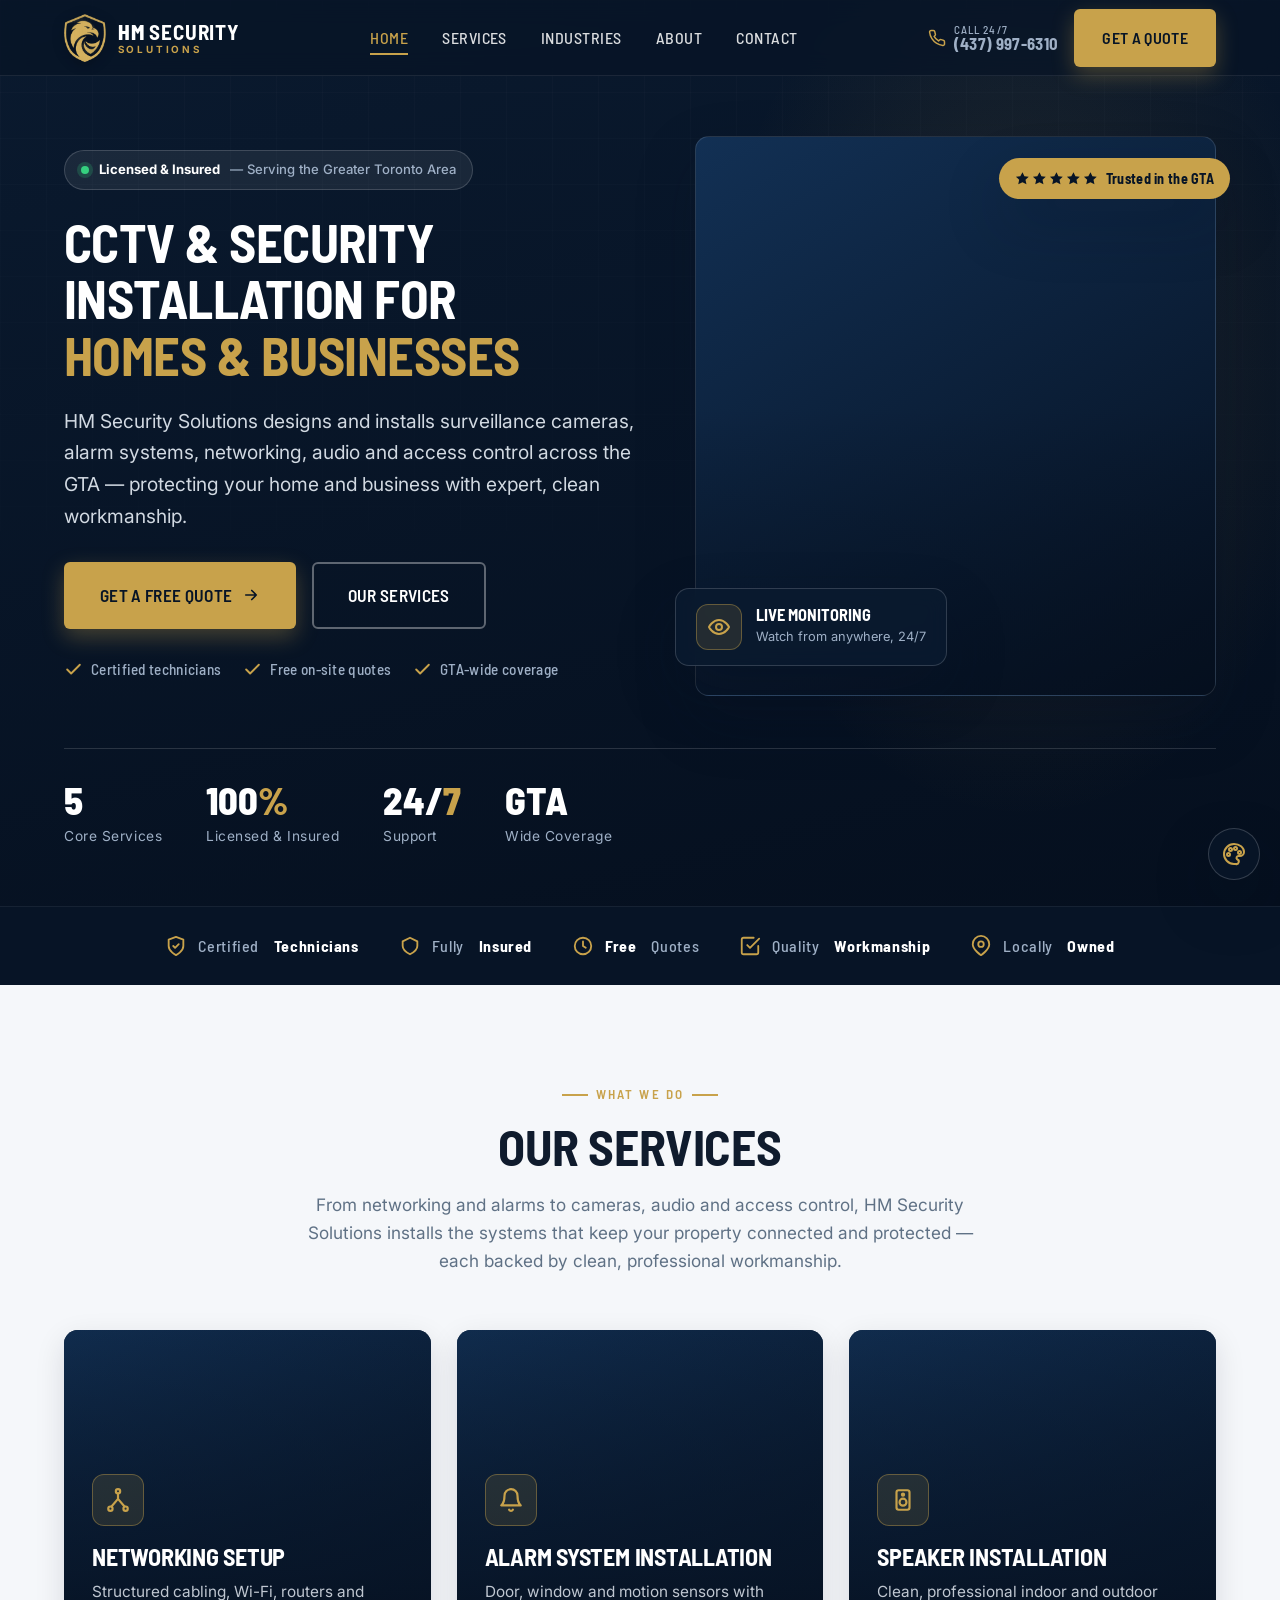
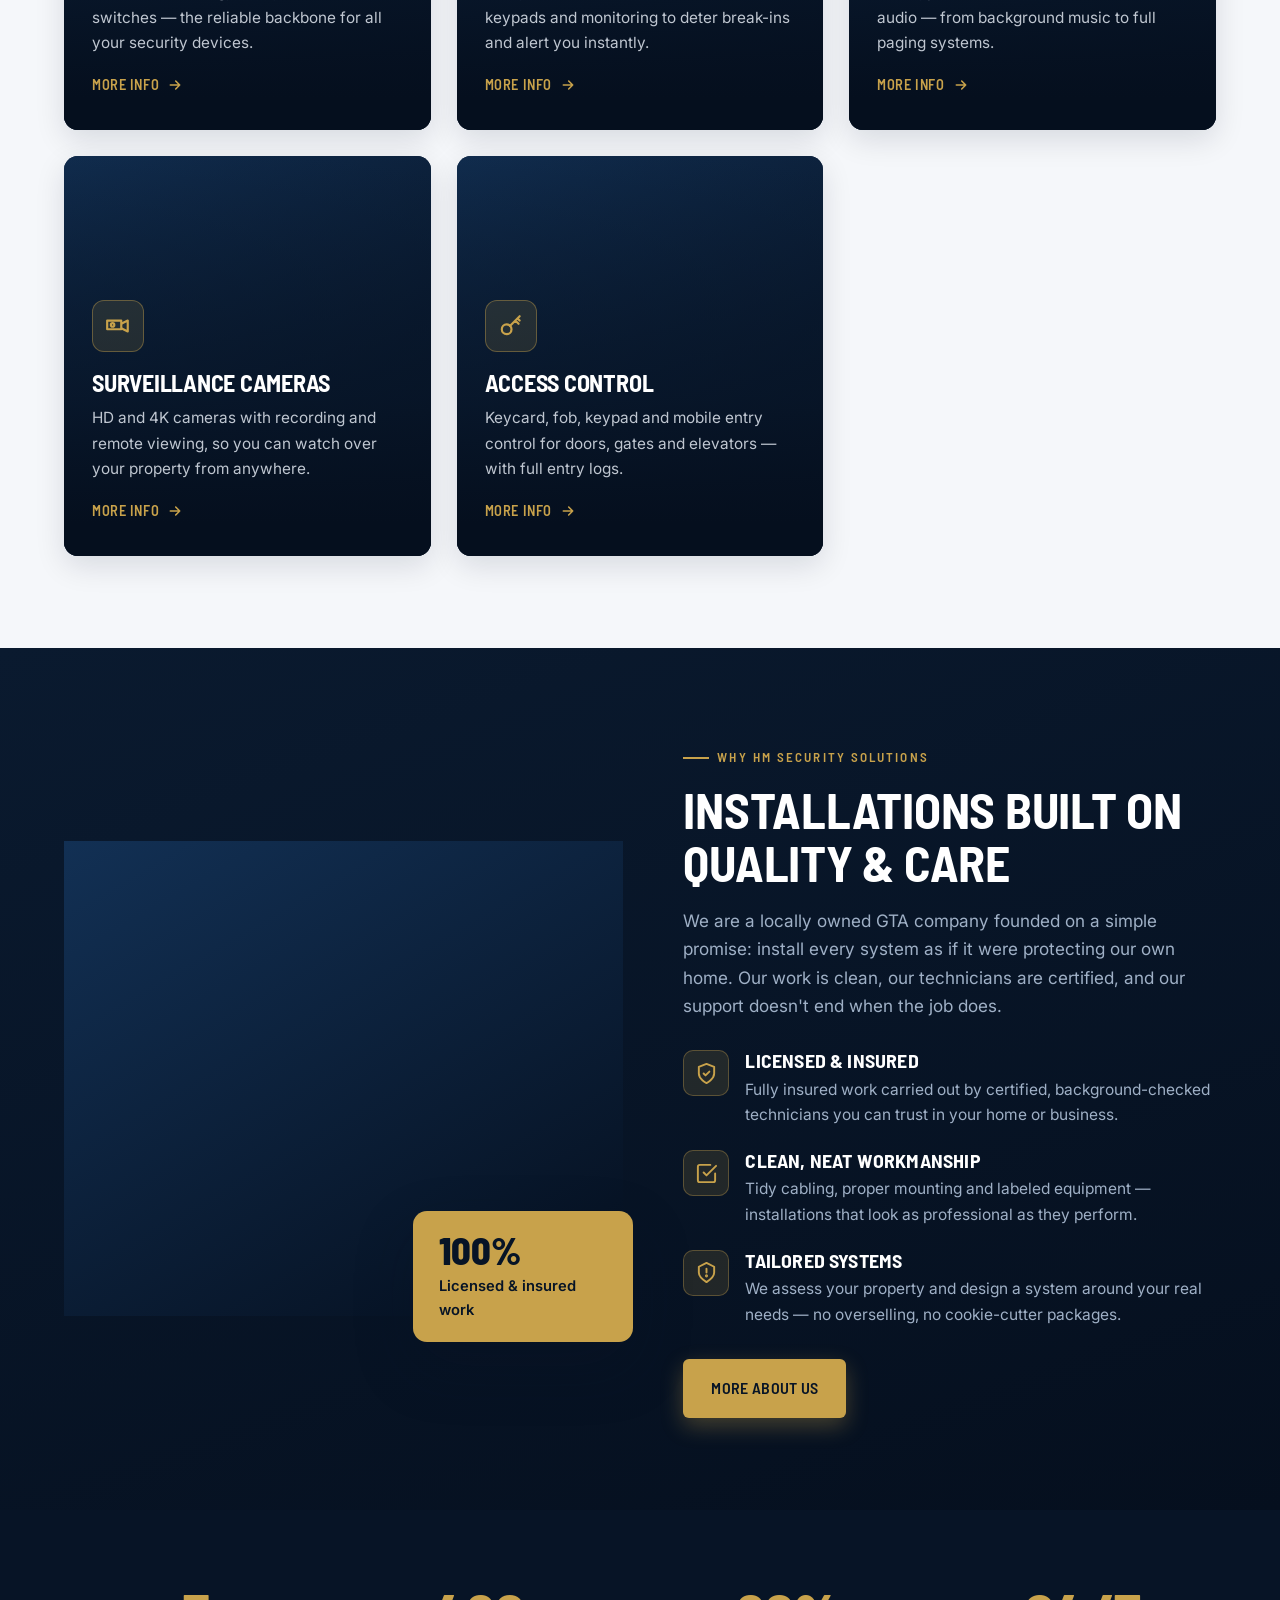
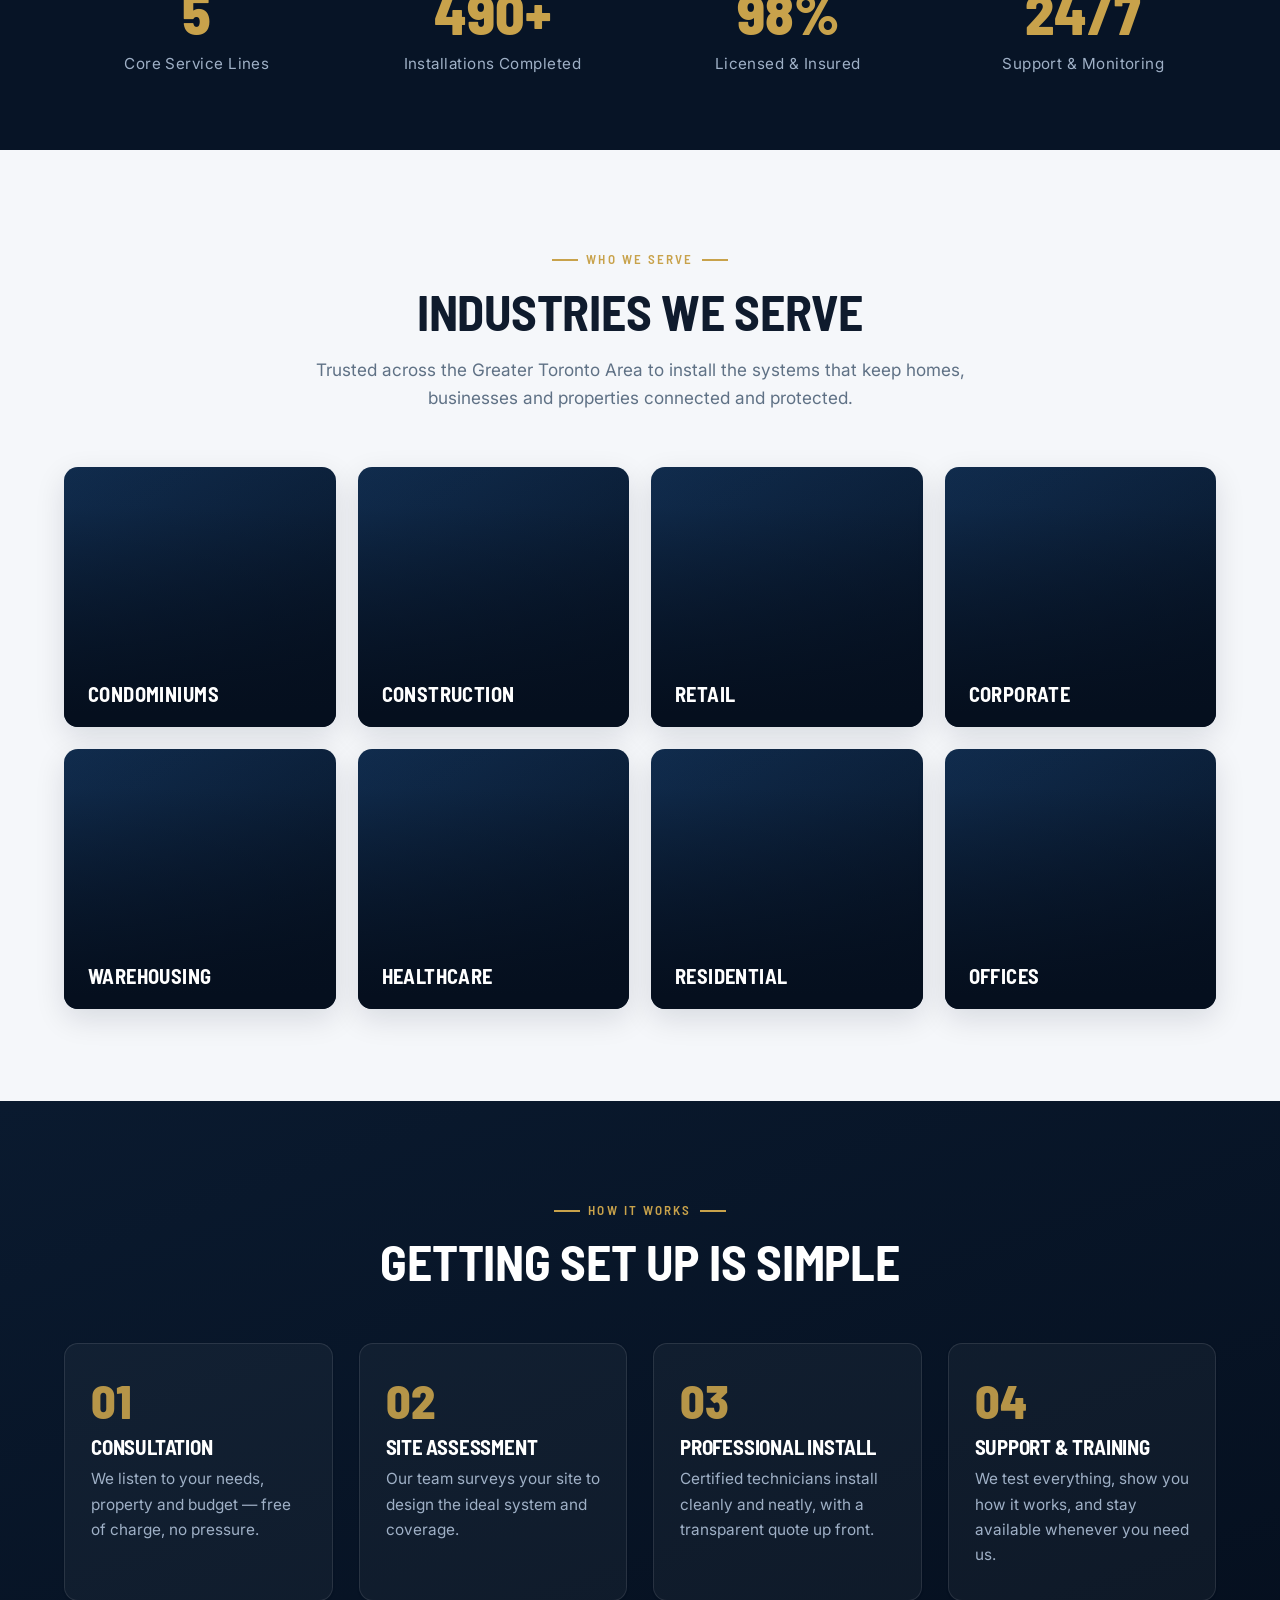
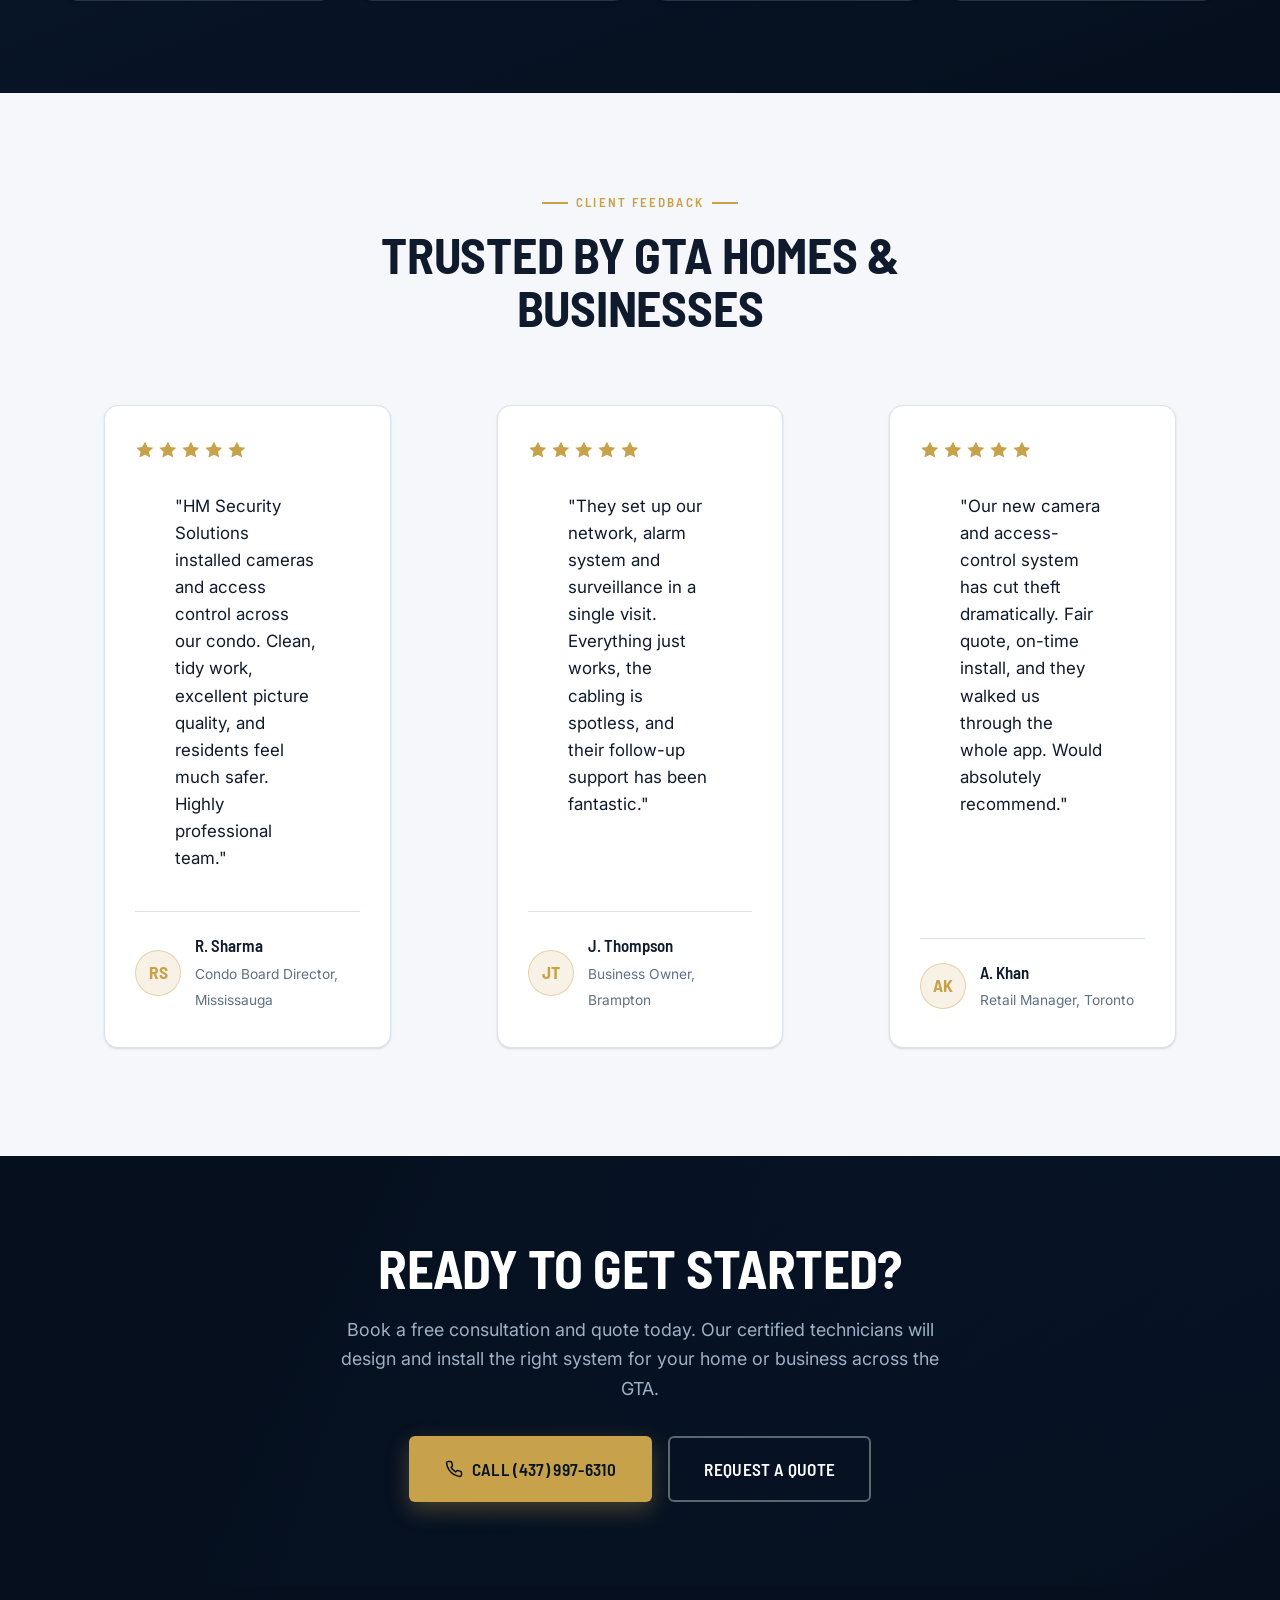
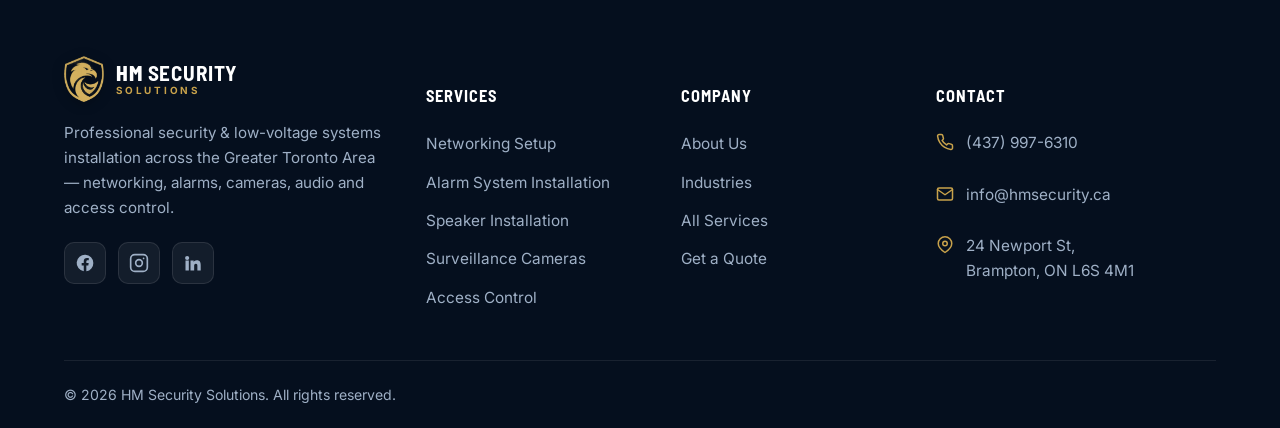
==== commit 69f863f2: "Fix hero badge spacing on mobile (hide location suffix on phones) Co-Authored-By: Claude Opus 4.8 (1" ====
--- a/index.html
+++ b/index.html
@@ -45,7 +45,7 @@
       <div class="container">
         <div class="hero__inner">
           <div class="hero__content">
-            <span class="hero__badge"><span class="dot"></span> <b>Licensed &amp; Insured</b> — Serving the Greater Toronto Area</span>
+            <span class="hero__badge"><span class="dot"></span> <b>Licensed &amp; Insured</b><span class="hero__badge-loc"> — Serving the Greater Toronto Area</span></span>
             <h1>CCTV &amp; Security Installation for <span class="gold">Homes &amp; Businesses</span></h1>
             <p class="hero__sub">HM Security Solutions designs and installs surveillance cameras, alarm systems, networking, audio and access control across the GTA — protecting your home and business with expert, clean workmanship.</p>
             <div class="hero__actions">
--- a/assets/css/style.css
+++ b/assets/css/style.css
@@ -267,6 +267,8 @@
   .hero::before { width: 110%; }
 }
 @media (max-width: 560px) {
+  .hero__badge { align-items: center; }
+  .hero__badge-loc { display: none; }
   .hero__float { left: 10px; padding: 12px 14px; gap: 11px; }
   .hero__float .ic { width: 40px; height: 40px; }
   .hero__rating { right: 8px; top: 12px; }
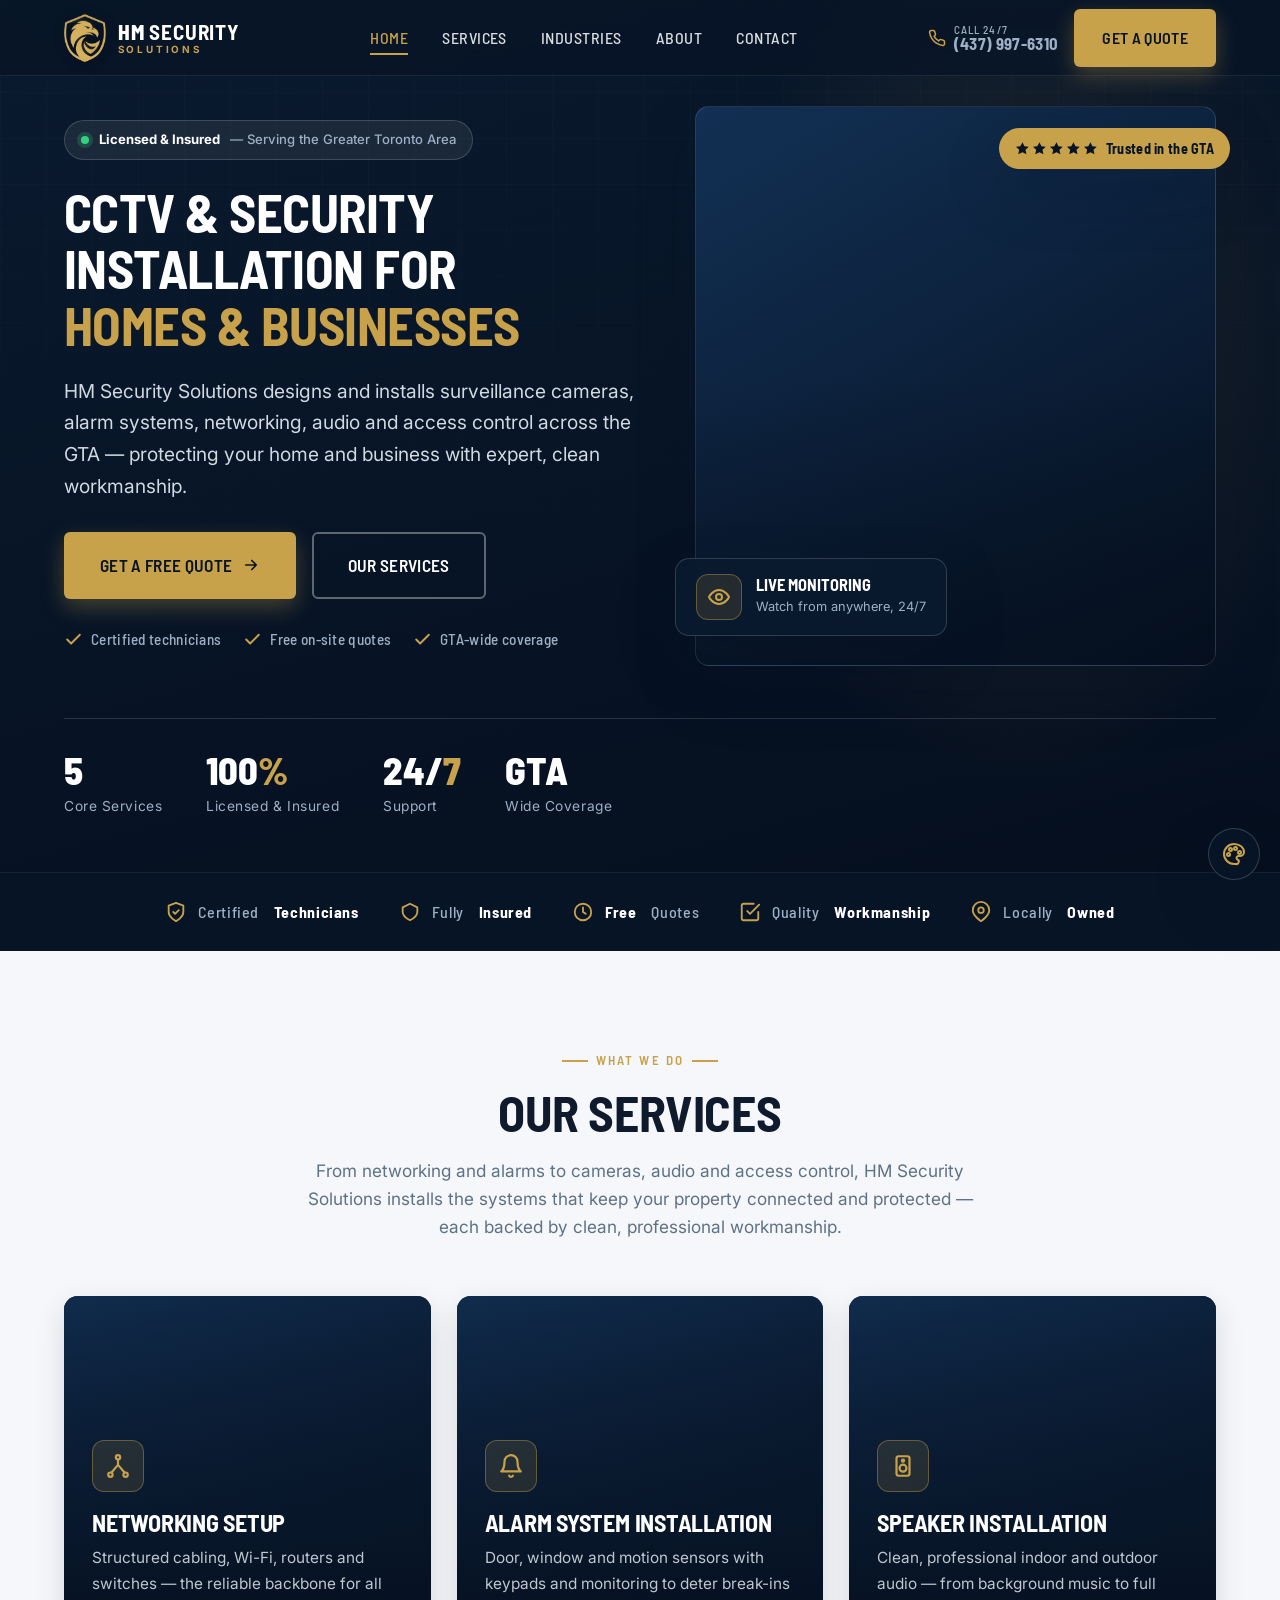
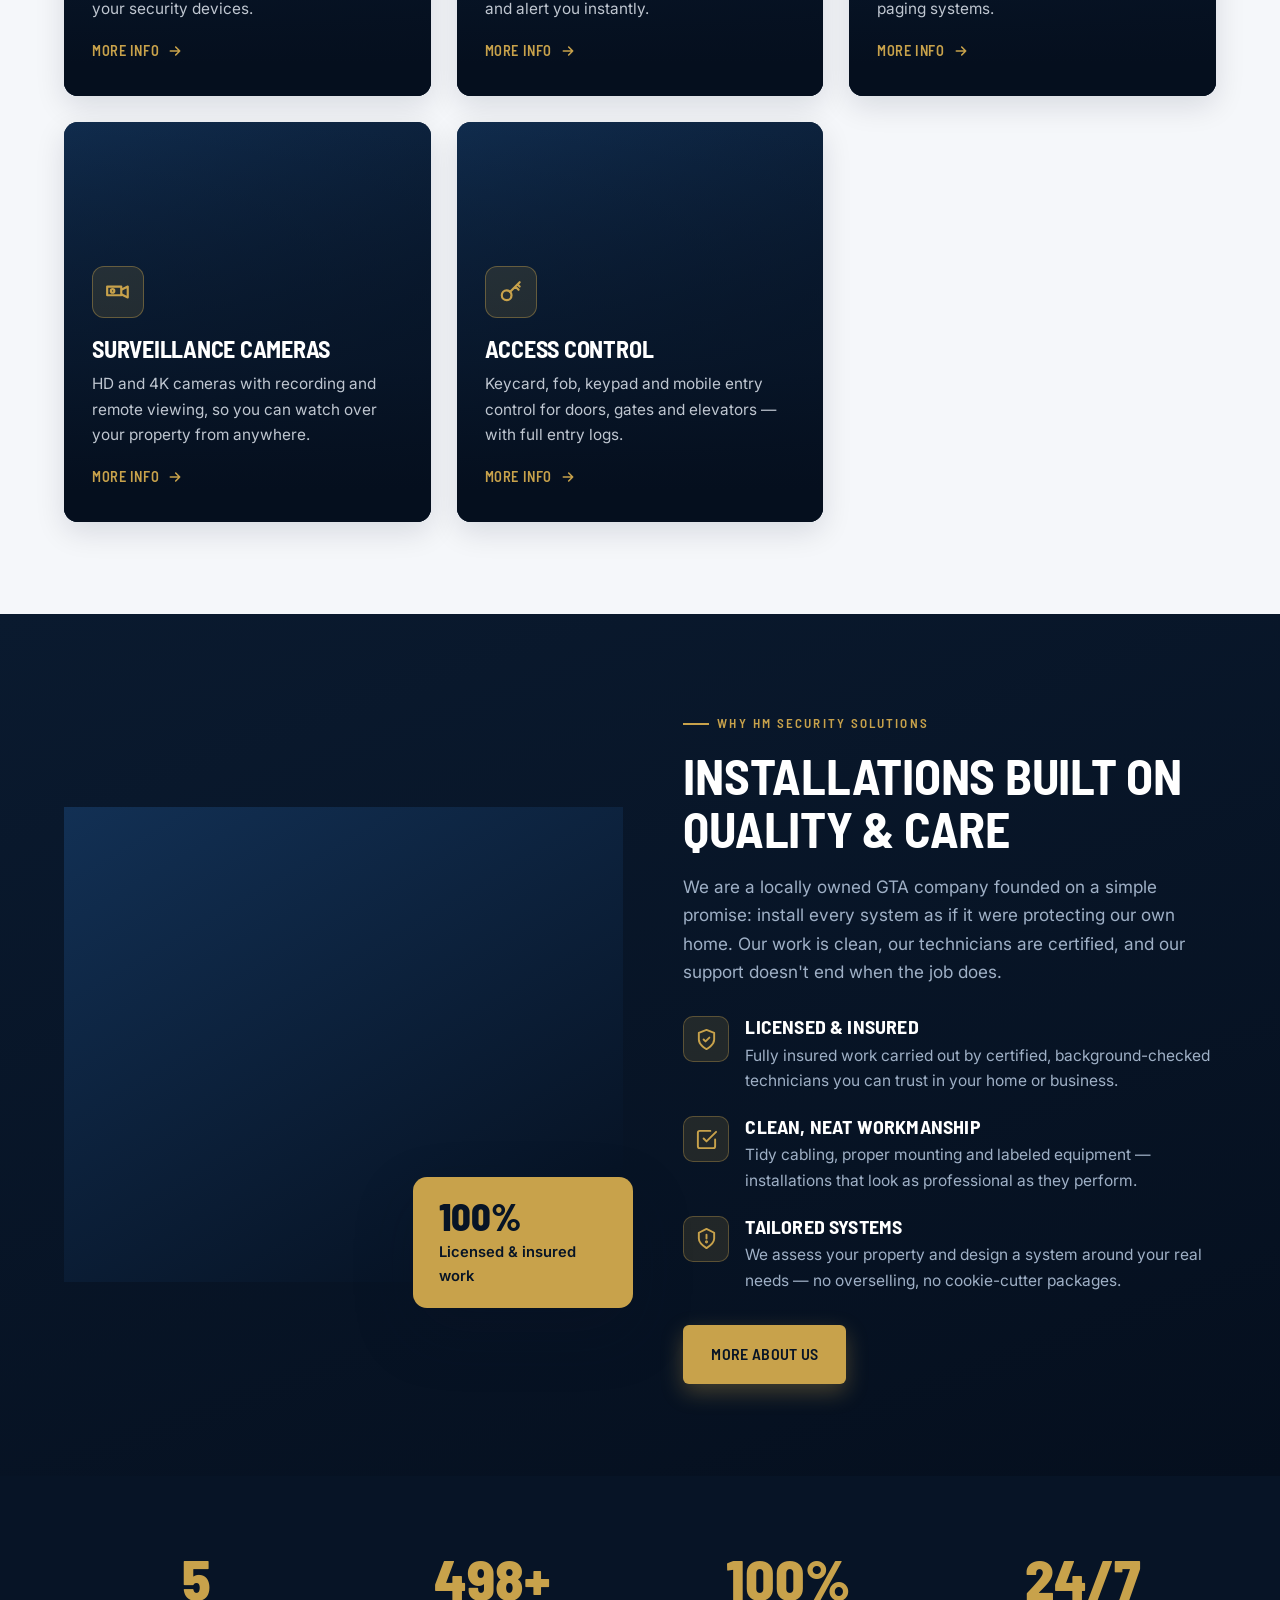
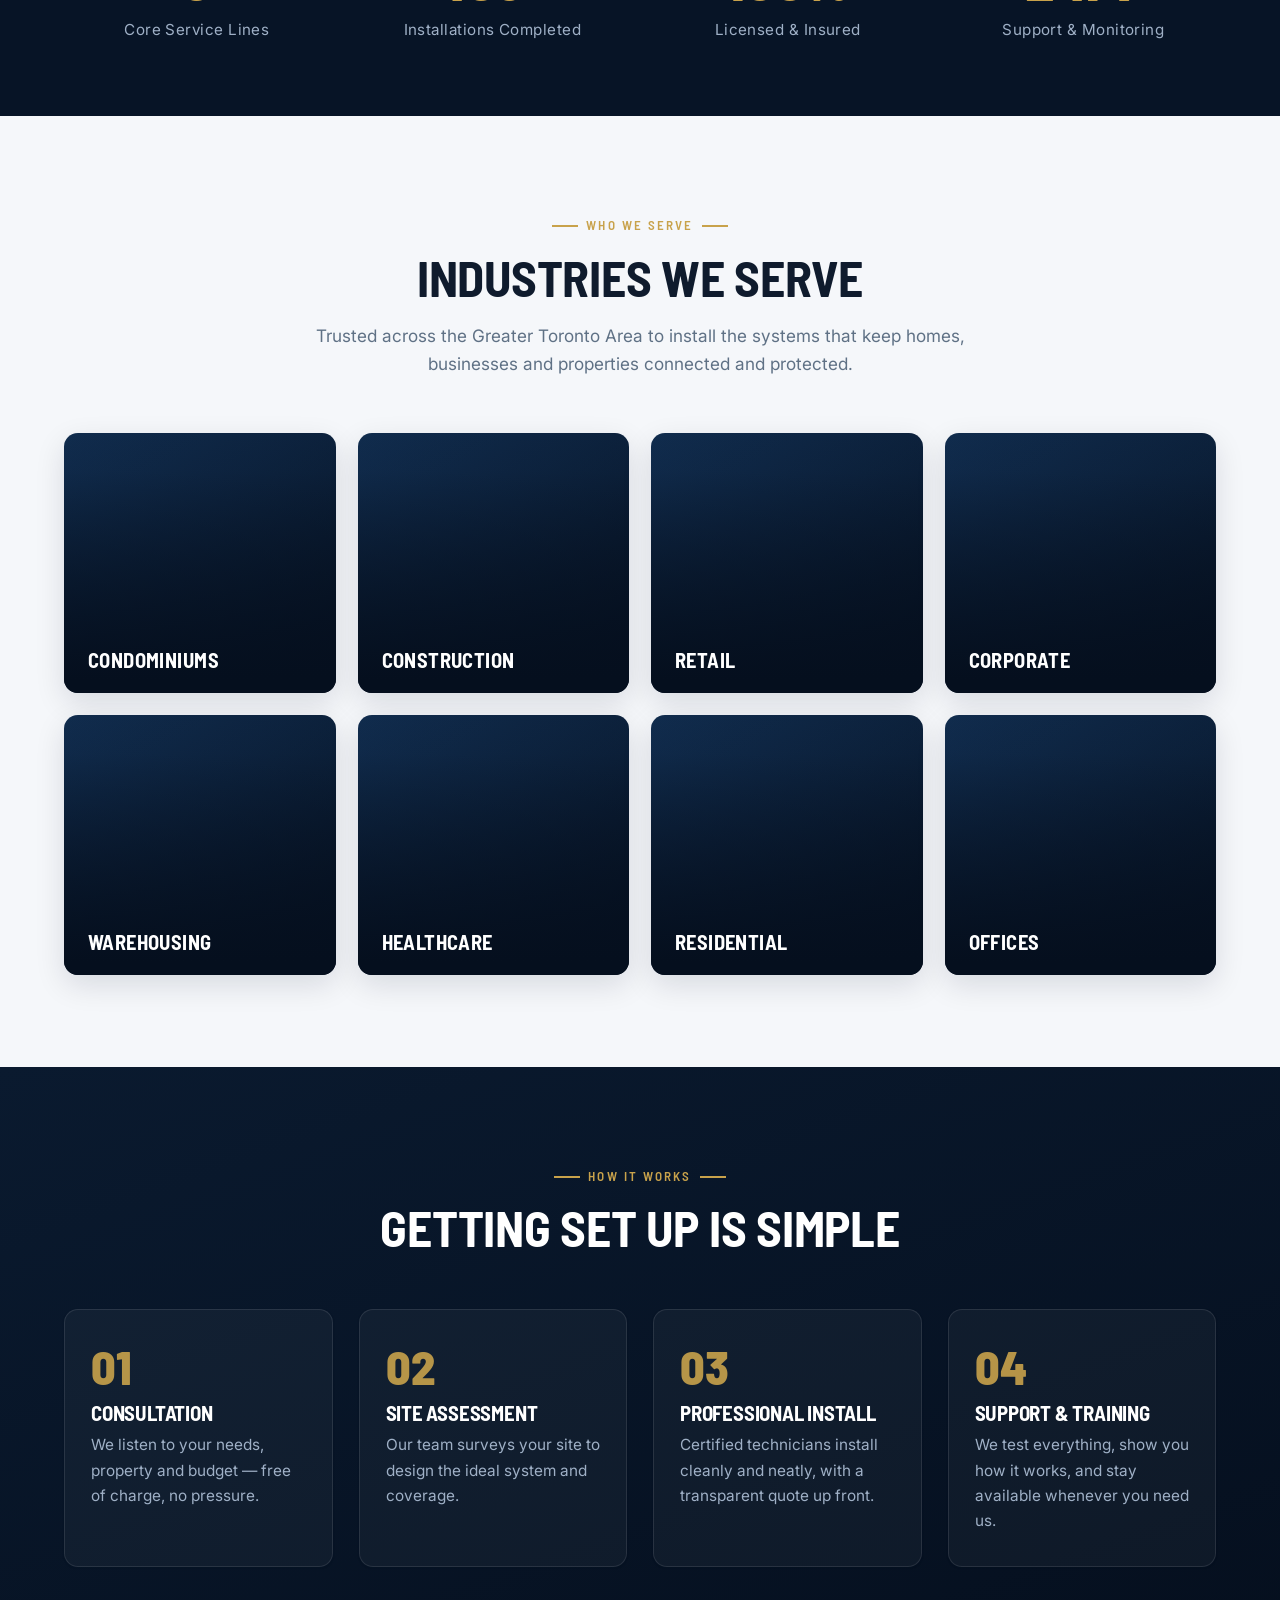
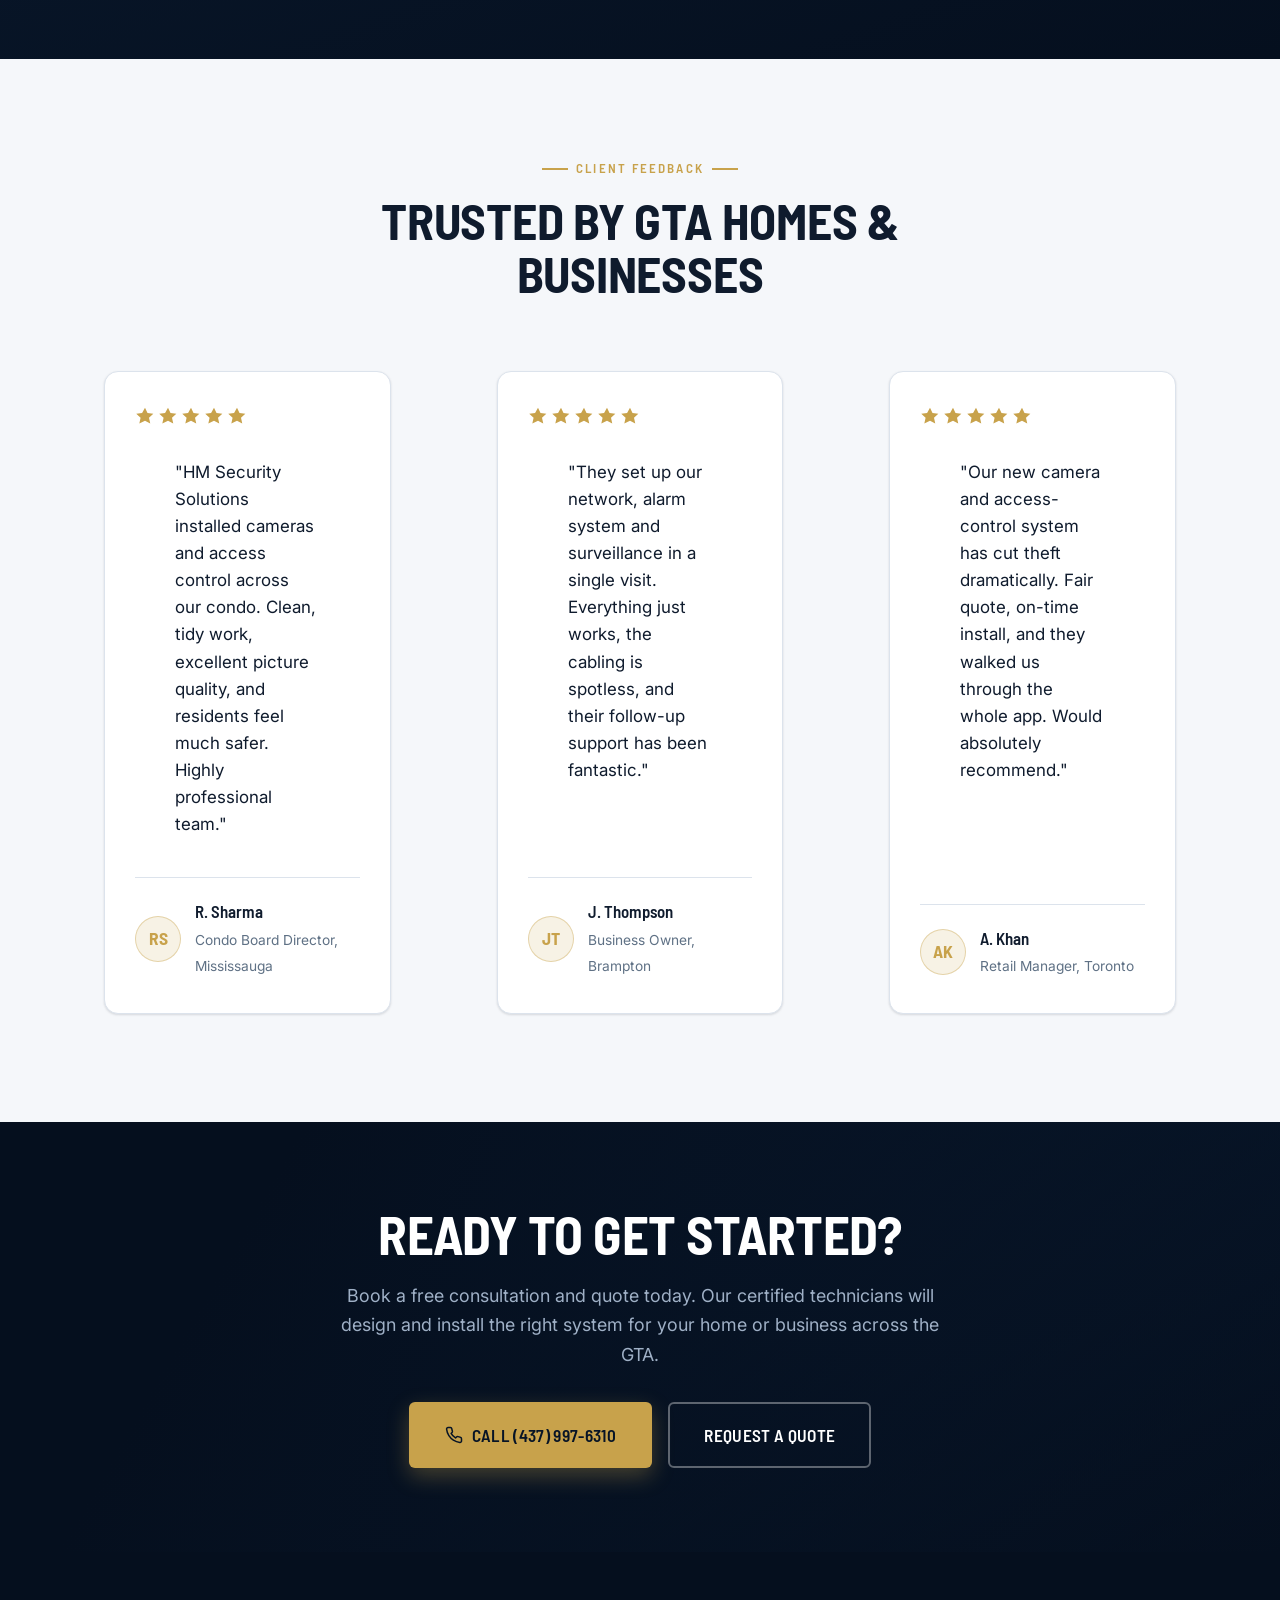
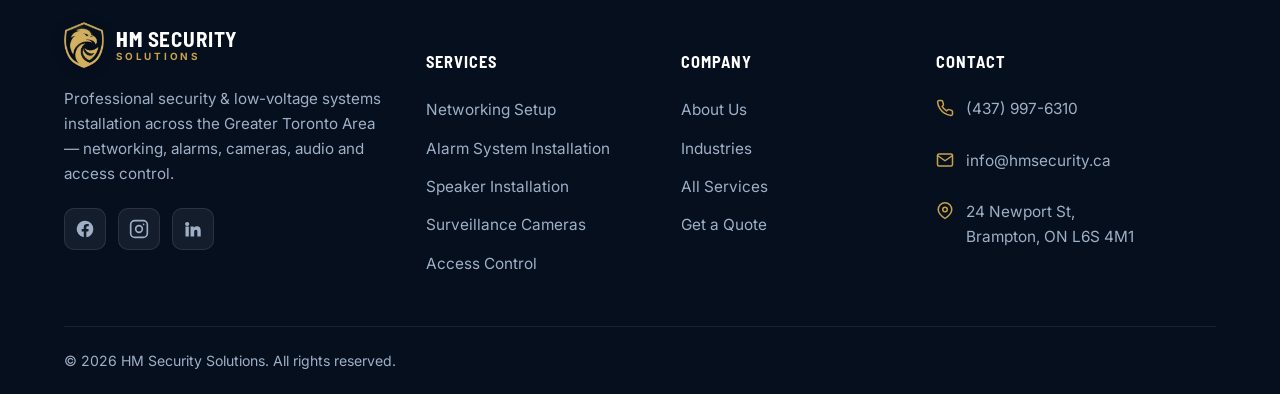
==== commit 5261ce83: "Hero: show short 'Serving the GTA' on mobile; move block up (less header gap) Co-Authored-By: Claude" ====
--- a/index.html
+++ b/index.html
@@ -45,7 +45,7 @@
       <div class="container">
         <div class="hero__inner">
           <div class="hero__content">
-            <span class="hero__badge"><span class="dot"></span> <b>Licensed &amp; Insured</b><span class="hero__badge-loc"> — Serving the Greater Toronto Area</span></span>
+            <span class="hero__badge"><span class="dot"></span> <b>Licensed &amp; Insured</b><span class="hero__badge-loc"> — Serving the Greater Toronto Area</span><span class="hero__badge-loc-sm"> · Serving the GTA</span></span>
             <h1>CCTV &amp; Security Installation for <span class="gold">Homes &amp; Businesses</span></h1>
             <p class="hero__sub">HM Security Solutions designs and installs surveillance cameras, alarm systems, networking, audio and access control across the GTA — protecting your home and business with expert, clean workmanship.</p>
             <div class="hero__actions">
--- a/assets/css/style.css
+++ b/assets/css/style.css
@@ -204,9 +204,10 @@
    ========================================================================= */
 .hero {
   position: relative; overflow: hidden; color: var(--white);
-  padding: calc(var(--header-h) + 60px) 0 58px;
+  padding: calc(var(--header-h) + 30px) 0 54px;
   background: linear-gradient(165deg, var(--navy-850) 0%, var(--navy-950) 100%);
 }
+.hero__badge-loc-sm { display: none; }
 .hero::before {
   content: ""; position: absolute; top: -30%; right: -14%; width: 68%; height: 140%; z-index: 0;
   background: radial-gradient(closest-side, var(--gold-soft), transparent 72%); pointer-events: none;
@@ -267,8 +268,10 @@
   .hero::before { width: 110%; }
 }
 @media (max-width: 560px) {
+  .hero { padding-top: calc(var(--header-h) + 20px); }
   .hero__badge { align-items: center; }
   .hero__badge-loc { display: none; }
+  .hero__badge-loc-sm { display: inline; }
   .hero__float { left: 10px; padding: 12px 14px; gap: 11px; }
   .hero__float .ic { width: 40px; height: 40px; }
   .hero__rating { right: 8px; top: 12px; }
